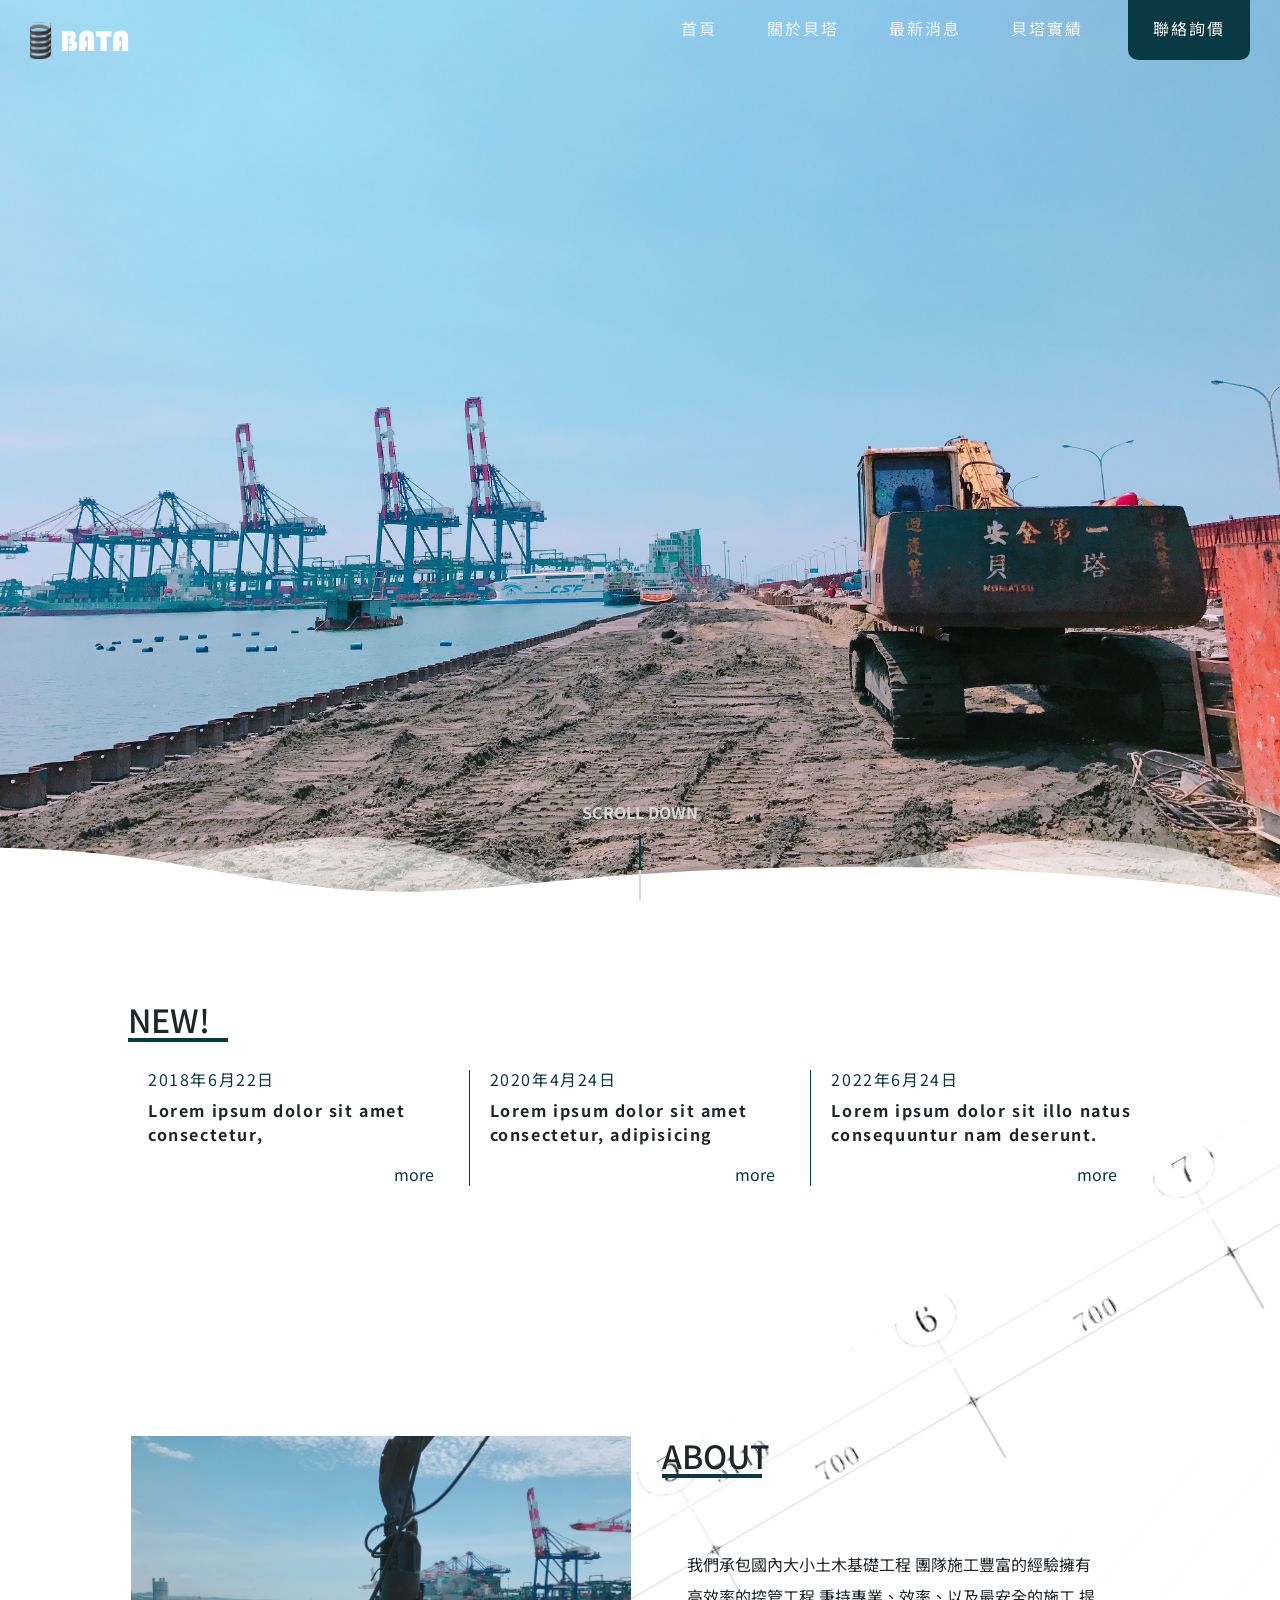
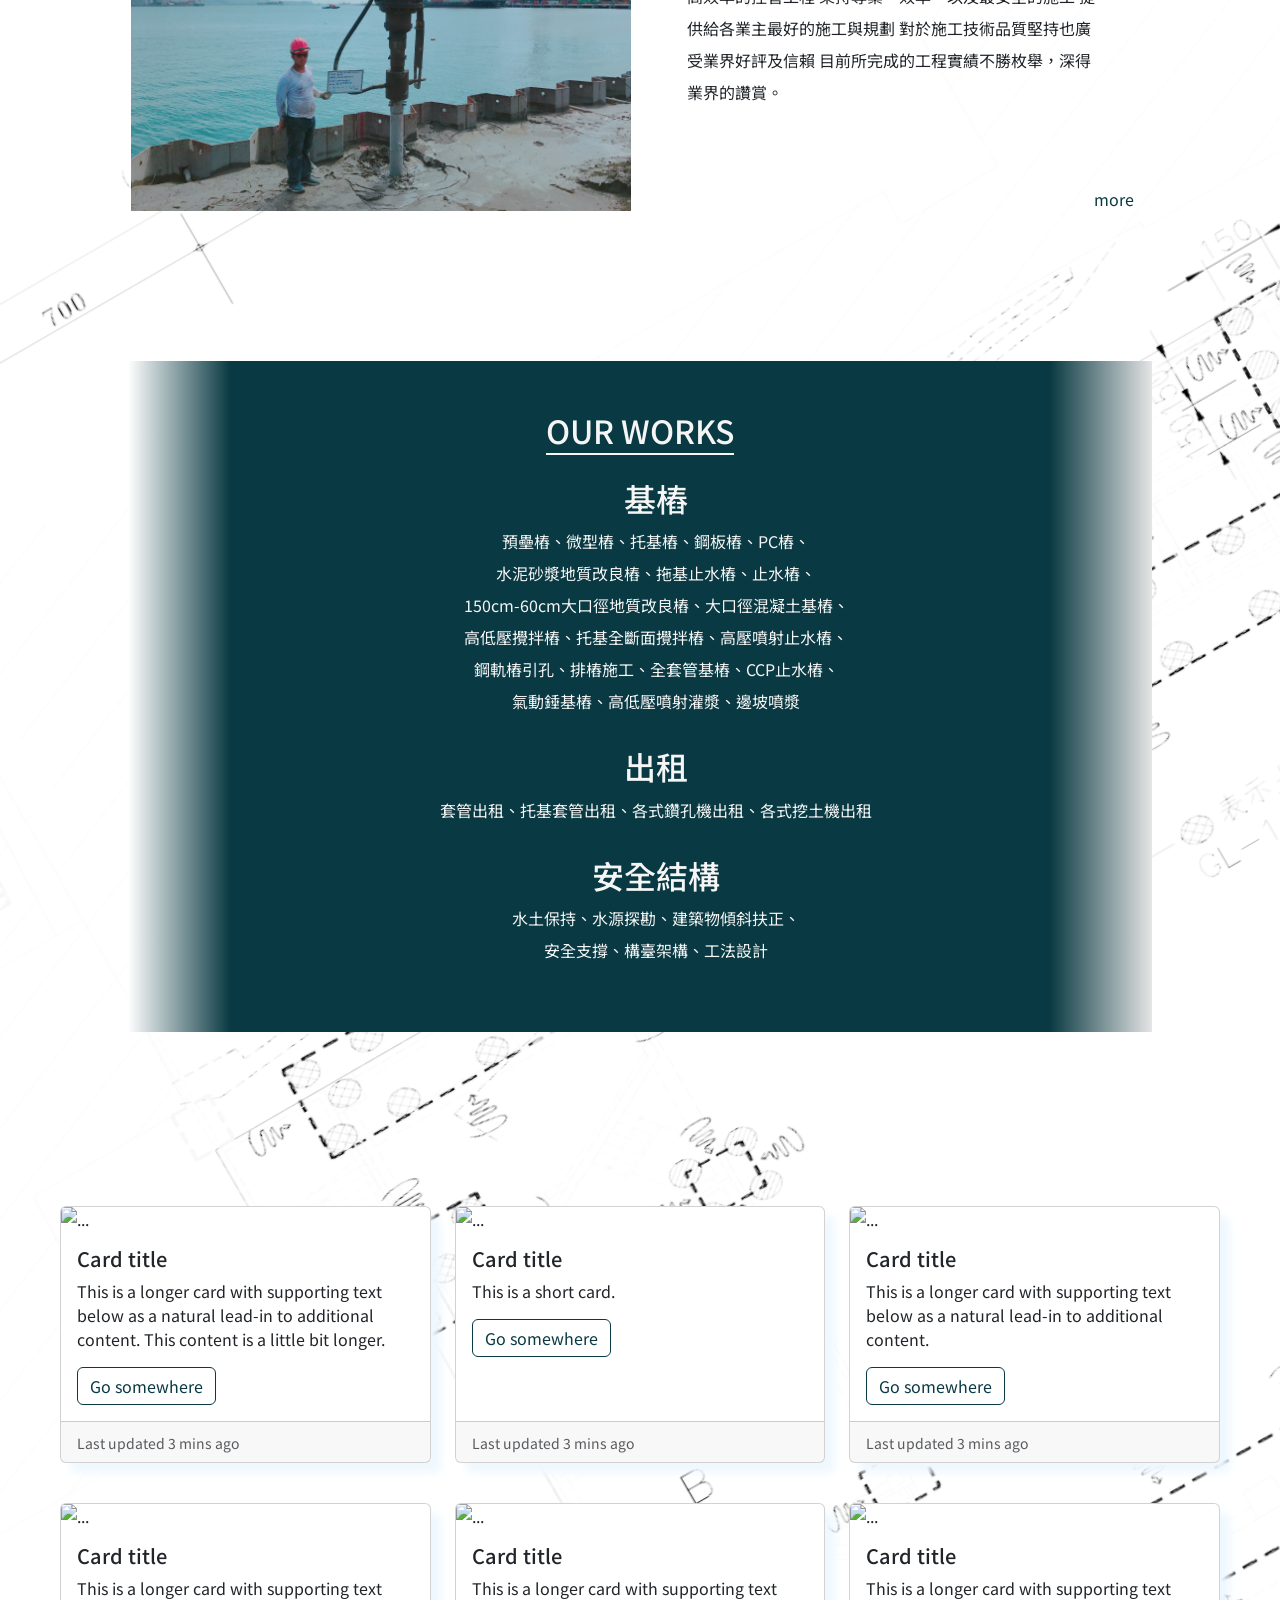
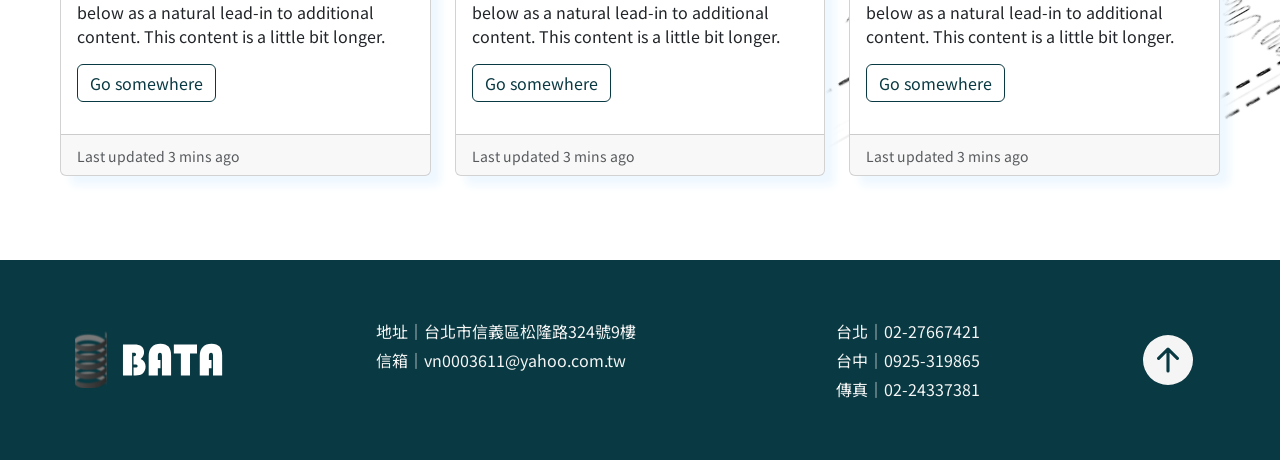
==== index.html @ d523c5fd "做完表單" ====
<!DOCTYPE html>
<html lang="en">

<head>
	<meta charset="UTF-8">
	<meta http-equiv="X-UA-Compatible"
				content="IE=edge">
	<meta name="viewport"
				content="width=device-width, initial-scale=1.0">
	<title>貝塔工程股份有限公司</title>
	<link href="https://cdn.jsdelivr.net/npm/bootstrap@5.1.1/dist/css/bootstrap.min.css"
				rel="stylesheet"
				integrity="sha384-F3w7mX95PdgyTmZZMECAngseQB83DfGTowi0iMjiWaeVhAn4FJkqJByhZMI3AhiU"
				crossorigin="anonymous">

	<link rel="stylesheet"
				href="./style/style.css">
</head>

<body>
	<header>
		<nav class="main-nav">
			<div class="main-nav__logo">
				<img src="./img/header/logo.svg"
						 alt="beta-logo">
			</div>
			<div class="mobile-nav">
				<div class="item line-1"></div>
				<div class="item line-2"></div>
				<div class="item line-3"></div>
			</div>
			<ul class="main-nav__list">
				<li><a href="#">首頁</a></li>
				<li><a href="./about/about.html">關於貝塔</a></li>
				<li><a href="#">最新消息</a></li>
				<li><a href="#">貝塔實績</a></li>
				<li class="main-nav__item"><a href="container.html">聯絡詢價</a></li>
			</ul>
		</nav>
		<!-- <div class="title">
			<h1>設計｜品質｜責任</h1>
		</div> -->
	</header>
	<div class="custom-shape">
		<svg data-name="Layer 1"
				 xmlns="http://www.w3.org/2000/svg"
				 viewBox="0 0 1200 120"
				 preserveAspectRatio="none">
			<path d="M0,0V46.29c47.79,22.2,103.59,32.17,158,28,70.36-5.37,136.33-33.31,206.8-37.5C438.64,32.43,512.34,53.67,583,72.05c69.27,18,138.3,24.88,209.4,13.08,36.15-6,69.85-17.84,104.45-29.34C989.49,25,1113-14.29,1200,52.47V0Z"
						opacity=".25"
						class="shape-fill"></path>
			<path d="M0,0V15.81C13,36.92,27.64,56.86,47.69,72.05,99.41,111.27,165,111,224.58,91.58c31.15-10.15,60.09-26.07,89.67-39.8,40.92-19,84.73-46,130.83-49.67,36.26-2.85,70.9,9.42,98.6,31.56,31.77,25.39,62.32,62,103.63,73,40.44,10.79,81.35-6.69,119.13-24.28s75.16-39,116.92-43.05c59.73-5.85,113.28,22.88,168.9,38.84,30.2,8.66,59,6.17,87.09-7.5,22.43-10.89,48-26.93,60.65-49.24V0Z"
						opacity=".5"
						class="shape-fill"></path>
			<path d="M0,0V5.63C149.93,59,314.09,71.32,475.83,42.57c43-7.64,84.23-20.12,127.61-26.46,59-8.63,112.48,12.24,165.56,35.4C827.93,77.22,886,95.24,951.2,90c86.53-7,172.46-45.71,248.8-84.81V0Z"
						class="shape-fill"></path>
		</svg>
	</div>

	<div class="scroll-down">
		<div class="scroll-down-text">
			SCROLL DOWN
		</div>
		<div class="scroll-down-bar"></div>
	</div>

	<main class="main">
		<article class="news">
			<h1>NEW!</h1>
			<div class="news__list">
				<article class="news__item frist">
					<h2>2018年6月22日</h2>
					<p>Lorem ipsum dolor sit amet consectetur,
					</p>
					<a href="#">more</a>
				</article>

				<article class="news__item second">
					<h2>2020年4月24日</h2>
					<p>Lorem ipsum dolor sit amet consectetur, adipisicing
					</p>
					<a href="#">more</a>
				</article>

				<article class="news__item">
					<h2>2022年6月24日</h2>
					<p>Lorem ipsum dolor sit illo natus consequuntur nam deserunt.
					</p>
					<a href="#">more</a>
				</article>

			</div>
		</article>
		<article class="about">
			<div class="about__wrap">
				<article class="about__img">
					<img src="./img/about/IMG_3250.JPG"
							 alt="">
				</article>
				<article class="about__txt">
					<h1>ABOUT</h1>
					<p>我們承包國內大小土木基礎工程
						團隊施工豐富的經驗擁有高效率的控管工程
						秉持專業、效率、以及最安全的施工
						提供給各業主最好的施工與規劃
						對於施工技術品質堅持也廣受業界好評及信賴
						目前所完成的工程實績不勝枚舉，深得業界的讚賞。</p>
					<a href="#">more</a>
			</div>
		</article>
		<article class="works">
			<div class="works__wrap">
				<h1>OUR WORKS</h1>
				<ul>
					<li>
						<h2>基樁</h2>
					</li>
					<li>預壘樁、微型樁、托基樁、鋼板樁、PC樁、</li>
					<li>水泥砂漿地質改良樁、拖基止水樁、止水樁、</li>
					<li>150cm-60cm大口徑地質改良樁、大口徑混凝土基樁、</li>
					<li>高低壓攪拌樁、托基全斷面攪拌樁、高壓噴射止水樁、</li>
					<li>鋼軌樁引孔、排樁施工、全套管基樁、CCP止水樁、</li>
					<li>氣動錘基樁、高低壓噴射灌漿、邊坡噴漿</li>
				</ul>
				<ul>
					<li>
						<h2>出租</h2>
					</li>
					<li>套管出租、托基套管出租、各式鑽孔機出租、各式挖土機出租</li>
				</ul>
				<ul>
					<li>
						<h2>安全結構</h2>
					</li>
					<li>水土保持、水源探勘、建築物傾斜扶正、</li>
					<li>安全支撐、構臺架構、工法設計</li>
				</ul>
			</div>
		</article>
		<div class="row row-cols-1 row-cols-md-3 g-4 m-5 project">
			<div class="col ">
				<div class="card h-100">
					<img src="https://picsum.photos/id/684/600/400"
							 class="card-img-top"
							 alt="...">
					<div class="card-body">
						<h5 class="card-title">Card title</h5>
						<p class="card-text">This is a longer card with supporting text below as a natural lead-in to additional
							content. This content is a little bit longer.</p>
						<a href="#"
							 class="btn btn-outline-primary btn">Go somewhere</a>
					</div>
					<div class="card-footer">
						<small class="text-muted">Last updated 3 mins ago</small>
					</div>
				</div>
			</div>
			<div class="col">
				<div class="card h-100">
					<img src="https://picsum.photos/id/684/600/400"
							 class="card-img-top"
							 alt="...">
					<div class="card-body">
						<h5 class="card-title">Card title</h5>
						<p class="card-text">This is a short card.</p>
						<a href="#"
							 class="btn btn-outline-primary"
							 id="btn">Go somewhere</a>
					</div>
					<div class="card-footer">
						<small class="text-muted">Last updated 3 mins ago</small>
					</div>
				</div>
			</div>
			<div class="col">
				<div class="card h-100">
					<img src="https://picsum.photos/id/684/600/400"
							 class="card-img-top"
							 alt="...">
					<div class="card-body">
						<h5 class="card-title">Card title</h5>
						<p class="card-text">This is a longer card with supporting text below as a natural lead-in to additional
							content.</p>
						<a href="#"
							 class="btn btn-outline-primary"
							 id="btn">Go somewhere</a>
					</div>
					<div class="card-footer">
						<small class="text-muted">Last updated 3 mins ago</small>
					</div>
				</div>
			</div>
			<div class="col">
				<div class="card h-100 mt-3">
					<img src="https://picsum.photos/id/684/600/400"
							 class="card-img-top"
							 alt="...">
					<div class="card-body">
						<h5 class="card-title">Card title</h5>
						<p class="card-text">This is a longer card with supporting text below as a natural lead-in to additional
							content. This content is a little bit longer.</p>
						<a href="#"
							 class="btn btn-outline-primary"
							 id="btn">Go somewhere</a>
					</div>
					<div class="card-footer">
						<small class="text-muted">Last updated 3 mins ago</small>
					</div>
				</div>
			</div>
			<div class="col">
				<div class="card h-100 mt-3">
					<img src="https://picsum.photos/id/684/600/400"
							 class="card-img-top"
							 alt="...">
					<div class="card-body">
						<h5 class="card-title">Card title</h5>
						<p class="card-text">This is a longer card with supporting text below as a natural lead-in to additional
							content. This content is a little bit longer.</p>
						<a href="#"
							 class="btn btn-outline-primary"
							 id="btn">Go somewhere</a>
					</div>
					<div class="card-footer">
						<small class="text-muted">Last updated 3 mins ago</small>
					</div>
				</div>
			</div>
			<div class="col">
				<div class="card h-100 mt-3">
					<img src="https://picsum.photos/id/684/600/400"
							 class="card-img-top"
							 alt="...">
					<div class="card-body">
						<h5 class="card-title">Card title</h5>
						<p class="card-text">This is a longer card with supporting text below as a natural lead-in to additional
							content. This content is a little bit longer.</p>
						<a href="#"
							 class="btn btn-outline-primary "
							 id="btn">Go somewhere</a>
					</div>
					<div class="card-footer">
						<small class="text-muted">Last updated 3 mins ago</small>
					</div>
				</div>
			</div>
		</div>
	</main>
	<footer>
		<img src="./img/header/logo.svg"
				 alt="">
		<div class="footer__content">
			<ul>
				<li>地址｜台北市信義區松隆路324號9樓</li>
				<li>信箱｜vn0003611@yahoo.com.tw</li>
			</ul>
			<ul class="ul__second">
				<li>台北｜02-27667421</li>
				<li>台中｜0925-319865</li>
				<li>傳真｜02-24337381</li>
			</ul>
		</div>
		<div class="footer_top">
			<a href="#"
				 class="btn btn-outline-primary "
				 id="btn"><svg xmlns="http://www.w3.org/2000/svg"
						 width="50"
						 height="50"
						 fill="currentColor"
						 class="bi bi-arrow-up-circle-fill"
						 viewBox="0 0 16 16">
					<path
								d="M16 8A8 8 0 1 0 0 8a8 8 0 0 0 16 0zm-7.5 3.5a.5.5 0 0 1-1 0V5.707L5.354 7.854a.5.5 0 1 1-.708-.708l3-3a.5.5 0 0 1 .708 0l3 3a.5.5 0 0 1-.708.708L8.5 5.707V11.5z" />
				</svg></a>
		</div>
	</footer>
	<script src="https://cdn.jsdelivr.net/npm/bootstrap@5.1.1/dist/js/bootstrap.bundle.min.js"
					integrity="sha384-/bQdsTh/da6pkI1MST/rWKFNjaCP5gBSY4sEBT38Q/9RBh9AH40zEOg7Hlq2THRZ"
					crossorigin="anonymous"></script>
	<script src="./js/all.js"></script>
</body>

</html>
---- style/style.css ----
@charset "UTF-8";
@import url("https://fonts.googleapis.com/css2?family=Noto+Sans+TC:wght@100;300;400;500;700&display=swap");
* {
  margin: 0;
  padding: 0;
  text-decoration: none;
  list-style: none;
  -webkit-box-sizing: border-box;
          box-sizing: border-box;
  font-family: 'Noto Sans TC', sans-serif;
}

.news h1, .about__txt h1, .works__wrap h1 {
  width: 100px;
  display: inline;
  font-size: 2rem;
  border-bottom: 4px #093942 solid;
}

.news__item a, .about__txt a {
  color: #093942;
  -webkit-transition: all 400ms ease-in;
  transition: all 400ms ease-in;
  text-align: right;
  padding-right: 15px;
  text-decoration: none;
}

.news__item a:hover, .about__txt a:hover {
  color: darkorange;
}

@media (max-width: 859px) {
  body {
    overflow-x: hidden;
  }
}

header {
  display: -webkit-box;
  display: -ms-flexbox;
  display: flex;
  -webkit-box-orient: vertical;
  -webkit-box-direction: normal;
      -ms-flex-direction: column;
          flex-direction: column;
  -webkit-box-pack: justify;
      -ms-flex-pack: justify;
          justify-content: space-between;
  height: 100vh;
  background-image: url(../img/header/2.jpg);
  background-position: center center;
  background-size: cover;
}

@media (max-width: 859px) {
  header {
    background-position: right;
  }
}

header .title {
  color: #f5f5f5;
  font-size: 1.6rem;
  padding-bottom: 300px;
  padding-left: 200px;
}

.custom-shape {
  position: absolute;
  bottom: 0;
  left: 0;
  width: 100%;
  overflow: hidden;
  line-height: 0;
  -webkit-transform: rotate(180deg);
          transform: rotate(180deg);
}

.custom-shape svg {
  position: relative;
  display: block;
  width: calc(130% + 1.3px);
  height: 69px;
}

.custom-shape .shape-fill {
  fill: #FFFFFF;
}

.main-nav {
  display: -webkit-box;
  display: -ms-flexbox;
  display: flex;
  -webkit-box-align: center;
      -ms-flex-align: center;
          align-items: center;
  -webkit-box-pack: justify;
      -ms-flex-pack: justify;
          justify-content: space-between;
  height: 8vh;
}

.main-nav__logo {
  margin: 10px 0 0 30px;
}

.main-nav__logo img {
  width: 100px;
  cursor: pointer;
}

@media (max-width: 420px) {
  .main-nav__logo img {
    width: 70px;
  }
}

.main-nav__list {
  margin-right: 10px;
  display: -webkit-box;
  display: -ms-flexbox;
  display: flex;
  -webkit-box-align: center;
      -ms-flex-align: center;
          align-items: center;
}

.main-nav__list li {
  margin: 0 20px;
  letter-spacing: 2px;
}

.main-nav__list li a {
  color: #f5f5f5;
  -webkit-transition: 0.3;
  transition: 0.3;
  position: relative;
  padding: 5px 5px;
  text-decoration: none;
}

.main-nav__list li a::before {
  content: '';
  position: absolute;
  left: 50%;
  bottom: 0;
  width: 100%;
  height: 2px;
  background-color: #093942;
  -webkit-transform-origin: center;
          transform-origin: center;
  -webkit-transform: translate(-50%, 0) scaleX(0);
          transform: translate(-50%, 0) scaleX(0);
  -webkit-transition: -webkit-transform 0.3s ease-in-out;
  transition: -webkit-transform 0.3s ease-in-out;
  transition: transform 0.3s ease-in-out;
  transition: transform 0.3s ease-in-out, -webkit-transform 0.3s ease-in-out;
}

@media (max-width: 859px) {
  .main-nav__list li a::before {
    background-color: #f5f5f5;
  }
}

.main-nav__list li a:hover::before {
  -webkit-transform: translate(-50%, 0) scaleX(1);
          transform: translate(-50%, 0) scaleX(1);
}

@media (max-width: 859px) {
  .main-nav__list {
    background: #093942;
    position: absolute;
    z-index: 2;
    margin: 0;
    top: 0;
    right: 0;
    width: 100vw;
    height: 92vh;
    -webkit-box-orient: vertical;
    -webkit-box-direction: normal;
        -ms-flex-direction: column;
            flex-direction: column;
    -webkit-box-align: center;
        -ms-flex-align: center;
            align-items: center;
    -ms-flex-pack: distribute;
        justify-content: space-around;
    -webkit-transform: translateX(100%);
            transform: translateX(100%);
  }
  .main-nav__list.active {
    -webkit-transform: translateX(0%);
            transform: translateX(0%);
  }
}

.main-nav__item {
  padding: 20px;
  background-color: #093942;
  border-radius: 0 0 10px 10px;
  -webkit-transition: all 400ms ease-in-out;
  transition: all 400ms ease-in-out;
}

.main-nav__item:hover {
  background: darkorange;
}

.main-nav .mobile-nav {
  cursor: pointer;
  position: absolute;
  right: 0;
  z-index: 3;
  display: none;
  margin: 10px 10px;
  padding: 10px;
  border-radius: 0 0 10px 10px;
  background-color: #f5f5f5;
}

@media (max-width: 859px) {
  .main-nav .mobile-nav {
    display: block;
  }
}

.main-nav .mobile-nav .item {
  width: 32px;
  height: 2px;
  background-color: #093942;
  margin: 6px;
}

@media (max-width: 420px) {
  .main-nav .mobile-nav .item {
    width: 24px;
  }
}

.dark-nav {
  display: -webkit-box;
  display: -ms-flexbox;
  display: flex;
  -webkit-box-align: center;
      -ms-flex-align: center;
          align-items: center;
  -webkit-box-pack: justify;
      -ms-flex-pack: justify;
          justify-content: space-between;
  background-color: #093942;
  height: 60px;
}

.dark-nav__logo {
  margin: 10px 0 0 30px;
}

.dark-nav__logo img {
  width: 100px;
  margin-bottom: 8px;
  cursor: pointer;
}

@media (max-width: 420px) {
  .dark-nav__logo img {
    width: 70px;
    margin-bottom: 0;
  }
}

.dark-nav__list {
  margin-top: 10px;
  margin-right: 10px;
  display: -webkit-box;
  display: -ms-flexbox;
  display: flex;
  -webkit-box-align: center;
      -ms-flex-align: center;
          align-items: center;
}

.dark-nav__list li {
  margin: 0 20px;
  letter-spacing: 2px;
}

.dark-nav__list li a {
  color: #f5f5f5;
  -webkit-transition: 0.3;
  transition: 0.3;
  position: relative;
  padding: 5px 5px;
  text-decoration: none;
}

.dark-nav__list li a::before {
  content: '';
  position: absolute;
  left: 50%;
  bottom: 0;
  width: 100%;
  height: 2px;
  background-color: darkorange;
  -webkit-transform-origin: center;
          transform-origin: center;
  -webkit-transform: translate(-50%, 0) scaleX(0);
          transform: translate(-50%, 0) scaleX(0);
  -webkit-transition: -webkit-transform 0.3s ease-in-out;
  transition: -webkit-transform 0.3s ease-in-out;
  transition: transform 0.3s ease-in-out;
  transition: transform 0.3s ease-in-out, -webkit-transform 0.3s ease-in-out;
}

@media (max-width: 859px) {
  .dark-nav__list li a::before {
    background-color: #f5f5f5;
  }
}

.dark-nav__list li a:hover::before {
  -webkit-transform: translate(-50%, 0) scaleX(1);
          transform: translate(-50%, 0) scaleX(1);
}

@media (max-width: 859px) {
  .dark-nav__list {
    background: #093942;
    position: absolute;
    z-index: 2;
    margin: 0;
    top: 0;
    right: 0;
    width: 100vw;
    height: 92vh;
    -webkit-box-orient: vertical;
    -webkit-box-direction: normal;
        -ms-flex-direction: column;
            flex-direction: column;
    -webkit-box-align: center;
        -ms-flex-align: center;
            align-items: center;
    -ms-flex-pack: distribute;
        justify-content: space-around;
    -webkit-transform: translateX(100%);
            transform: translateX(100%);
  }
  .dark-nav__list.active {
    -webkit-transform: translateX(0%);
            transform: translateX(0%);
  }
}

.dark-nav__item {
  padding: 20px;
  background-color: #093942;
  border-radius: 0 0 10px 10px;
  -webkit-transition: all 400ms ease-in-out;
  transition: all 400ms ease-in-out;
}

.dark-nav__item:hover {
  background: darkorange;
}

.dark-nav .mobile-nav {
  cursor: pointer;
  position: absolute;
  right: 0;
  z-index: 3;
  display: none;
  margin: 10px 10px;
  padding: 10px;
  border-radius: 0 0 10px 10px;
  background-color: #f5f5f5;
}

@media (max-width: 859px) {
  .dark-nav .mobile-nav {
    display: block;
  }
}

.dark-nav .mobile-nav .item {
  width: 32px;
  height: 2px;
  background-color: #093942;
  margin: 6px;
}

@media (max-width: 420px) {
  .dark-nav .mobile-nav .item {
    width: 24px;
  }
}

.scroll-down {
  bottom: 0;
  height: 100px;
  left: 0;
  margin: 0 auto;
  position: absolute;
  right: 0;
  text-align: center;
  z-index: 1;
}

.scroll-down-text {
  color: #d8d8d8;
  font-weight: bold;
}

.scroll-down-bar {
  background: #d8d8d8;
  bottom: 0;
  display: inline-block;
  height: 65px;
  left: 0;
  margin: 0 auto;
  overflow: hidden;
  position: absolute;
  right: 0;
  width: 2px;
}

.scroll-down-bar::before {
  -webkit-animation: scrollDown 1.5s infinite;
          animation: scrollDown 1.5s infinite;
  background: #093942;
  content: '';
  display: inline-block;
  height: 35px;
  left: 0;
  position: absolute;
  top: 0;
  width: 2px;
  z-index: 1;
}

@-webkit-keyframes scrollDown {
  0% {
    -webkit-transform: translate3d(0, -32px, 0);
            transform: translate3d(0, -32px, 0);
  }
  50% {
    -webkit-animation-timing-function: ease-out;
            animation-timing-function: ease-out;
    -webkit-transform: translate3d(0, 0, 0);
            transform: translate3d(0, 0, 0);
  }
  100% {
    -webkit-animation-timing-function: ease-in;
            animation-timing-function: ease-in;
    -webkit-transform: translate3d(0, 65px, 0);
            transform: translate3d(0, 65px, 0);
  }
}

@keyframes scrollDown {
  0% {
    -webkit-transform: translate3d(0, -32px, 0);
            transform: translate3d(0, -32px, 0);
  }
  50% {
    -webkit-animation-timing-function: ease-out;
            animation-timing-function: ease-out;
    -webkit-transform: translate3d(0, 0, 0);
            transform: translate3d(0, 0, 0);
  }
  100% {
    -webkit-animation-timing-function: ease-in;
            animation-timing-function: ease-in;
    -webkit-transform: translate3d(0, 65px, 0);
            transform: translate3d(0, 65px, 0);
  }
}

.main {
  background-image: url(../../img/work/1.svg);
  background-position: center center;
  background-size: cover;
}

.news {
  width: 80%;
  display: -webkit-box;
  display: -ms-flexbox;
  display: flex;
  -webkit-box-orient: vertical;
  -webkit-box-direction: normal;
      -ms-flex-direction: column;
          flex-direction: column;
  -webkit-box-pack: center;
      -ms-flex-pack: center;
          justify-content: center;
  margin: 100px auto 0 auto;
}

.news__list {
  display: -webkit-box;
  display: -ms-flexbox;
  display: flex;
  margin-top: 20px;
  -webkit-box-pack: center;
      -ms-flex-pack: center;
          justify-content: center;
}

@media (max-width: 859px) {
  .news__list {
    -webkit-box-orient: vertical;
    -webkit-box-direction: normal;
        -ms-flex-direction: column;
            flex-direction: column;
  }
}

.news__item {
  -webkit-box-flex: 1;
      -ms-flex: 1;
          flex: 1;
  display: -webkit-box;
  display: -ms-flexbox;
  display: flex;
  -webkit-box-orient: vertical;
  -webkit-box-direction: normal;
      -ms-flex-direction: column;
          flex-direction: column;
  padding: 0 20px;
}

@media (max-width: 420px) {
  .news__item {
    width: 100%;
    margin: 20px 0;
  }
}

.news__item h2 {
  font-size: 1rem;
  letter-spacing: 0.1rem;
  font-weight: 400;
  color: #093942;
}

@media (max-width: 859px) {
  .news__item h2 {
    margin-top: 10px;
  }
}

.news__item p {
  letter-spacing: 0.1rem;
  font-weight: bold;
}

.news .frist,
.news .second {
  border-right: 1px #093942 solid;
}

@media (max-width: 859px) {
  .news .frist,
  .news .second {
    padding-bottom: 25px;
    border-right: none;
    border-bottom: 1px #093942 solid;
  }
}

.about {
  margin-top: 250px;
}

@media (max-width: 859px) {
  .about {
    margin-top: 100px;
  }
}

.about__wrap {
  width: 80%;
  display: -webkit-box;
  display: -ms-flexbox;
  display: flex;
  margin: 0 auto;
}

@media (max-width: 859px) {
  .about__wrap {
    -webkit-box-orient: vertical;
    -webkit-box-direction: normal;
        -ms-flex-direction: column;
            flex-direction: column;
  }
}

.about__img {
  width: 500px;
  margin: 0 auto;
}

@media (max-width: 859px) {
  .about__img {
    width: 80%;
  }
}

@media (max-width: 420px) {
  .about__img {
    width: 100%;
  }
}

.about__img img {
  width: 100%;
  vertical-align: middle;
}

.about__txt {
  width: 50%;
  margin: 0 auto;
  display: -webkit-box;
  display: -ms-flexbox;
  display: flex;
  -webkit-box-orient: vertical;
  -webkit-box-direction: normal;
      -ms-flex-direction: column;
          flex-direction: column;
  -webkit-box-pack: justify;
      -ms-flex-pack: justify;
          justify-content: space-between;
}

@media (max-width: 859px) {
  .about__txt {
    width: 100%;
    margin-top: 20px;
  }
}

.about__txt h1 {
  margin-left: 25px;
}

.about__txt p {
  padding: 0 50px;
  line-height: 2rem;
}

@media (max-width: 859px) {
  .about__txt p {
    margin-top: 15px;
  }
}

.works {
  background-image: url(../../img/work/平面底圖.svg);
  background-position: center right;
  -o-object-fit: cover;
     object-fit: cover;
  background: -webkit-gradient(linear, left top, right top, from(#ffffff), color-stop(10%, #093942), color-stop(90%, #093942), to(#e5e5e5));
  background: linear-gradient(to right, #ffffff 0%, #093942 10%, #093942 90%, #e5e5e5 100%);
  width: 80%;
  margin: 150px auto;
  padding: 50px 0;
}

@media (max-width: 420px) {
  .works {
    width: 100%;
  }
}

.works__wrap {
  text-align: center;
}

.works__wrap h1 {
  color: #f5f5f5;
  border-bottom: 2px solid #f5f5f5;
}

.works__wrap ul {
  margin-top: 30px;
  color: #f5f5f5;
  line-height: 2rem;
}

@media (max-width: 420px) {
  .works__wrap ul {
    font-size: 0.8rem;
  }
}

.card {
  -webkit-box-shadow: 10px 10px 10px #eff8ff;
          box-shadow: 10px 10px 10px #eff8ff;
}

.card .card-body .btn {
  border: 1px solid #093942;
  color: #093942;
}

.card .card-body .btn:hover {
  background-color: #093942;
  color: #f5f5f5;
}

footer {
  margin-top: 100px;
  width: 100%;
  height: 200px;
  background-color: #093942;
  -ms-flex-pack: distribute;
      justify-content: space-around;
  -webkit-box-align: center;
      -ms-flex-align: center;
          align-items: center;
  display: -webkit-box;
  display: -ms-flexbox;
  display: flex;
}

@media (max-width: 859px) {
  footer {
    height: 400px;
    -webkit-box-orient: vertical;
    -webkit-box-direction: normal;
        -ms-flex-direction: column;
            flex-direction: column;
  }
}

footer img {
  width: 150px;
}

footer .footer__content {
  color: #f5f5f5;
  display: -webkit-box;
  display: -ms-flexbox;
  display: flex;
}

@media (max-width: 859px) {
  footer .footer__content {
    -webkit-box-orient: vertical;
    -webkit-box-direction: normal;
        -ms-flex-direction: column;
            flex-direction: column;
  }
}

footer .footer__content ul {
  margin-bottom: 0;
  padding-left: 0;
}

@media (max-width: 859px) {
  footer .footer__content ul {
    margin-top: 20px;
  }
}

footer .footer__content ul li {
  line-height: 1.8rem;
}

footer .footer__content .ul__second {
  margin-left: 200px;
}

@media (max-width: 859px) {
  footer .footer__content .ul__second {
    margin-left: 0;
  }
}

footer #btn {
  border: none;
  color: #f5f5f5;
  background: none;
}

footer #btn:hover {
  color: darkorange;
}

.container {
  width: 100%;
}

.container__form {
  display: -webkit-box;
  display: -ms-flexbox;
  display: flex;
  -webkit-box-orient: vertical;
  -webkit-box-direction: normal;
      -ms-flex-direction: column;
          flex-direction: column;
}

.container__form h2 {
  margin: 10px auto;
  font-weight: bold;
}

.container__form .sub__btn {
  background-color: #093942;
  padding: 10px;
  color: #f5f5f5;
  border-radius: 10%;
  display: block;
  margin: 20px auto;
}

.container__main {
  width: 60%;
  margin: 100px auto;
}

@media (max-width: 859px) {
  .container__main {
    width: 80%;
  }
}

.container__main h2 {
  text-align: center;
  font-weight: bold;
}

.container__wrap {
  color: #f5f5f5;
  background-color: #093942;
}

.container__txt {
  padding: 20px 0;
  display: -webkit-box;
  display: -ms-flexbox;
  display: flex;
  -webkit-box-align: center;
      -ms-flex-align: center;
          align-items: center;
  -ms-flex-pack: distribute;
      justify-content: space-around;
  -webkit-box-orient: vertical;
  -webkit-box-direction: normal;
      -ms-flex-direction: column;
          flex-direction: column;
}

.container__num {
  width: 50%;
  margin: 10px 0px;
  border-right: none;
  text-align: center;
  border-bottom: 1px #f5f5f5 solid;
}

@media (max-width: 420px) {
  .container__num {
    width: 100%;
  }
}

.container h4 {
  text-align: center;
  font-size: 1rem;
  padding-bottom: 20px;
}

@media (max-width: 420px) {
  .container h4 {
    font-size: 0.6rem;
  }
}

.container .email {
  width: 50%;
  font-size: 1.3rem;
}

@media (max-width: 420px) {
  .container .email {
    width: 100%;
    font-size: 1rem;
  }
}

form {
  margin-bottom: 50px;
}

.form-group {
  display: -webkit-box;
  display: -ms-flexbox;
  display: flex;
  -webkit-box-pack: center;
      -ms-flex-pack: center;
          justify-content: center;
}

.form-group .container__title {
  display: -webkit-box;
  display: -ms-flexbox;
  display: flex;
  -webkit-box-orient: vertical;
  -webkit-box-direction: normal;
      -ms-flex-direction: column;
          flex-direction: column;
  color: #f5f5f5;
  background-color: #093942;
  width: 20%;
  margin-right: 20px;
}

@media (max-width: 859px) {
  .form-group .container__title {
    width: 40%;
  }
}

@media (max-width: 420px) {
  .form-group .container__title {
    width: 50%;
  }
}

.form-group .container__title label {
  margin-top: 25px;
  margin-left: 20px;
}

.form-group .container__input {
  width: 40%;
}

.form-group .container__input input,
.form-group .container__input textarea {
  margin-top: 15px;
}
/*# sourceMappingURL=style.css.map */
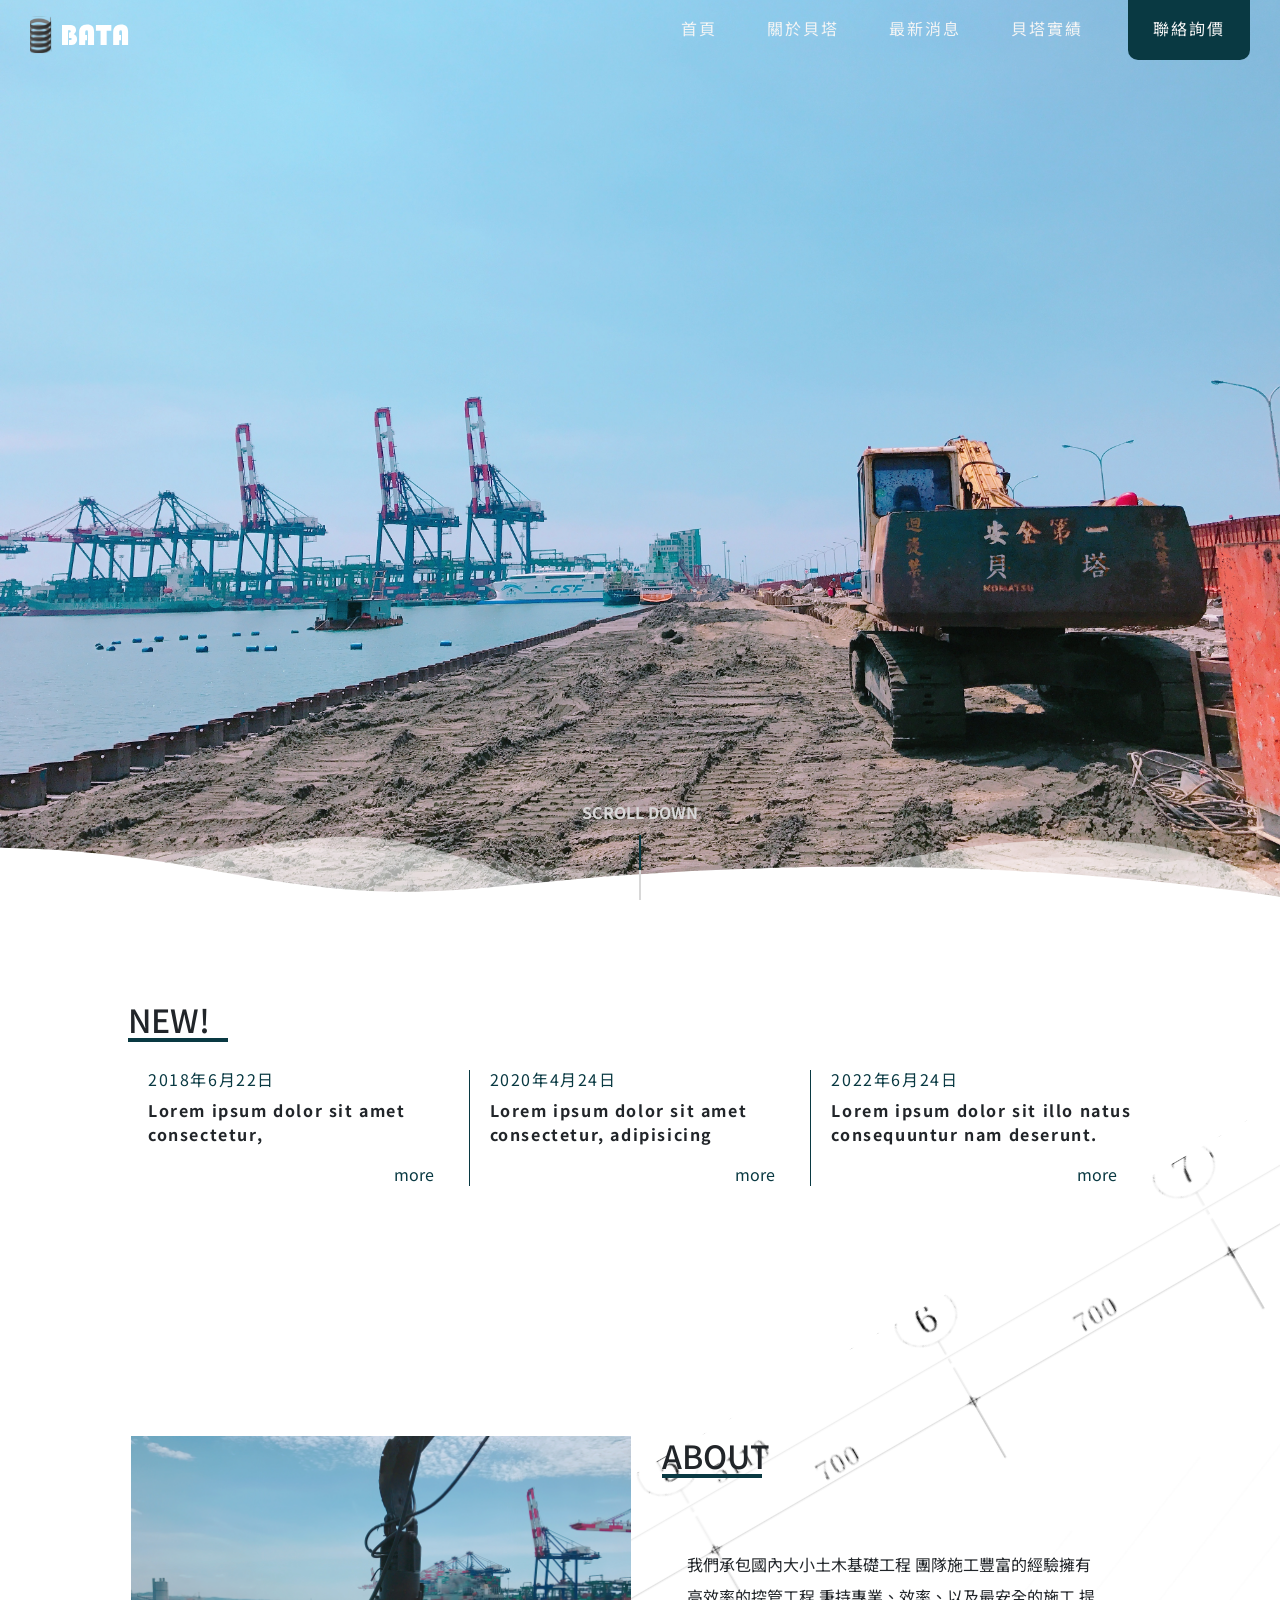
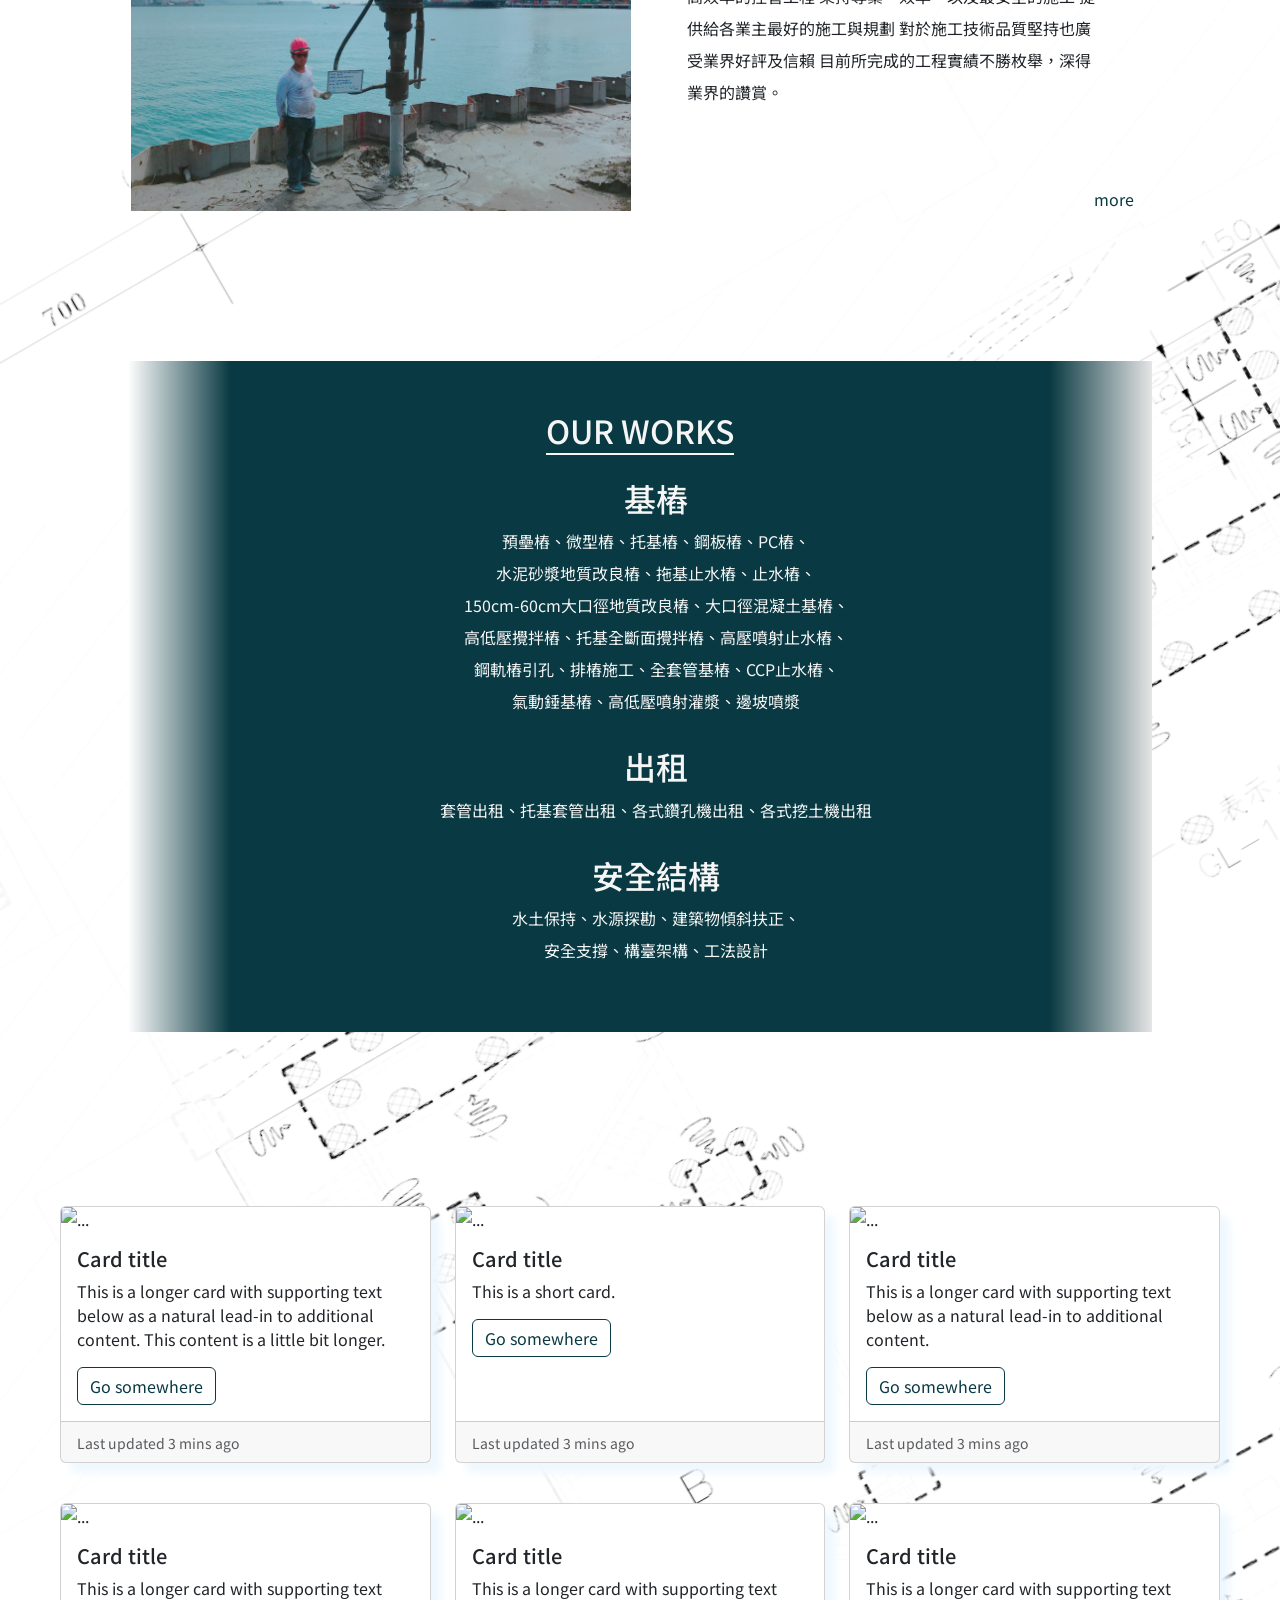
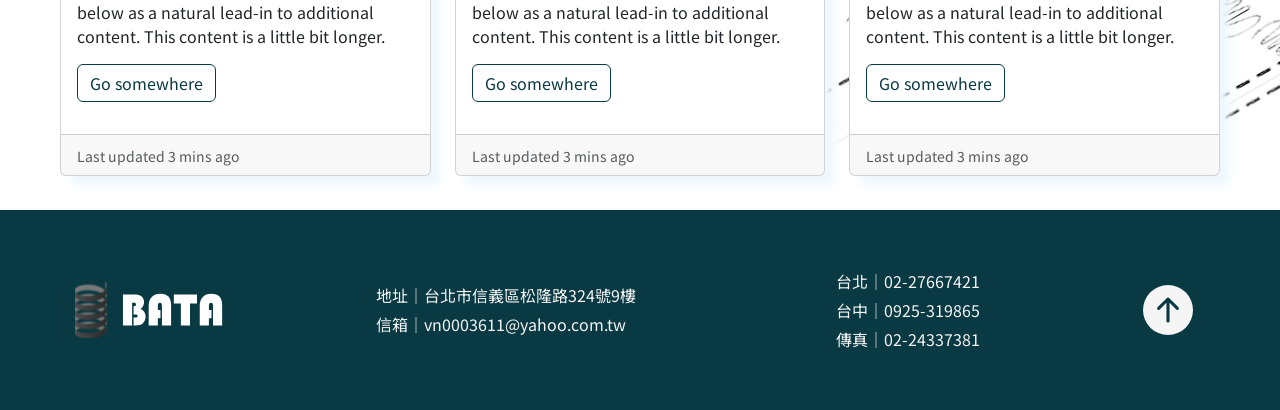
==== commit 89c2f0b8: "做完project List的部分，即將做點擊後的輪播圖" ====
--- a/index.html
+++ b/index.html
@@ -33,7 +33,7 @@
 				<li><a href="#">首頁</a></li>
 				<li><a href="./about/about.html">關於貝塔</a></li>
 				<li><a href="#">最新消息</a></li>
-				<li><a href="#">貝塔實績</a></li>
+				<li><a href="./project.html">貝塔實績</a></li>
 				<li class="main-nav__item"><a href="container.html">聯絡詢價</a></li>
 			</ul>
 		</nav>
@@ -137,7 +137,7 @@
 				</ul>
 			</div>
 		</article>
-		<div class="row row-cols-1 row-cols-md-3 g-4 m-5 project">
+		<div class="row row-cols-1 row-cols-md-3 g-4 m-5 cards">
 			<div class="col ">
 				<div class="card h-100">
 					<img src="https://picsum.photos/id/684/600/400"
--- a/style/style.css
+++ b/style/style.css
@@ -98,7 +98,7 @@
   -webkit-box-pack: justify;
       -ms-flex-pack: justify;
           justify-content: space-between;
-  height: 8vh;
+  height: 60px;
 }
 
 .main-nav__logo {
@@ -117,6 +117,7 @@
 }
 
 .main-nav__list {
+  padding-top: 12px;
   margin-right: 10px;
   display: -webkit-box;
   display: -ms-flexbox;
@@ -396,6 +397,177 @@
   }
 }
 
+.light-nav {
+  display: -webkit-box;
+  display: -ms-flexbox;
+  display: flex;
+  -webkit-box-align: center;
+      -ms-flex-align: center;
+          align-items: center;
+  -webkit-box-pack: justify;
+      -ms-flex-pack: justify;
+          justify-content: space-between;
+  background-color: #f5f5f5;
+  height: 60px;
+  -webkit-box-shadow: 10px 10px 20px #ebebeb;
+          box-shadow: 10px 10px 20px #ebebeb;
+}
+
+.light-nav__logo {
+  margin: 10px 0 0 30px;
+}
+
+.light-nav__logo img {
+  width: 100px;
+  margin-bottom: 8px;
+  cursor: pointer;
+}
+
+@media (max-width: 420px) {
+  .light-nav__logo img {
+    width: 70px;
+    margin-bottom: 0;
+  }
+}
+
+.light-nav__list {
+  margin-top: 10px;
+  margin-right: 10px;
+  display: -webkit-box;
+  display: -ms-flexbox;
+  display: flex;
+  -webkit-box-align: center;
+      -ms-flex-align: center;
+          align-items: center;
+}
+
+.light-nav__list li {
+  margin: 0 20px;
+  letter-spacing: 2px;
+}
+
+.light-nav__list li a {
+  color: #093942;
+  -webkit-transition: 0.3;
+  transition: 0.3;
+  position: relative;
+  padding: 5px 5px;
+  text-decoration: none;
+}
+
+@media (max-width: 859px) {
+  .light-nav__list li a {
+    color: #f5f5f5;
+  }
+}
+
+.light-nav__list li a::before {
+  content: '';
+  position: absolute;
+  left: 50%;
+  bottom: 0;
+  width: 100%;
+  height: 2px;
+  background-color: darkorange;
+  -webkit-transform-origin: center;
+          transform-origin: center;
+  -webkit-transform: translate(-50%, 0) scaleX(0);
+          transform: translate(-50%, 0) scaleX(0);
+  -webkit-transition: -webkit-transform 0.3s ease-in-out;
+  transition: -webkit-transform 0.3s ease-in-out;
+  transition: transform 0.3s ease-in-out;
+  transition: transform 0.3s ease-in-out, -webkit-transform 0.3s ease-in-out;
+}
+
+@media (max-width: 859px) {
+  .light-nav__list li a::before {
+    background-color: #f5f5f5;
+  }
+}
+
+.light-nav__list li a:hover::before {
+  -webkit-transform: translate(-50%, 0) scaleX(1);
+          transform: translate(-50%, 0) scaleX(1);
+}
+
+@media (max-width: 859px) {
+  .light-nav__list {
+    background: #093942;
+    position: absolute;
+    z-index: 2;
+    margin: 0;
+    top: 0;
+    right: 0;
+    width: 100vw;
+    height: 92vh;
+    -webkit-box-orient: vertical;
+    -webkit-box-direction: normal;
+        -ms-flex-direction: column;
+            flex-direction: column;
+    -webkit-box-align: center;
+        -ms-flex-align: center;
+            align-items: center;
+    -ms-flex-pack: distribute;
+        justify-content: space-around;
+    -webkit-transform: translateX(100%);
+            transform: translateX(100%);
+  }
+  .light-nav__list.active {
+    -webkit-transform: translateX(0%);
+            transform: translateX(0%);
+  }
+}
+
+.light-nav__item {
+  padding: 20px;
+  background-color: #093942;
+  border-radius: 0 0 10px 10px;
+  -webkit-transition: all 400ms ease-in-out;
+  transition: all 400ms ease-in-out;
+}
+
+.light-nav__item:hover {
+  background: darkorange;
+}
+
+.light-nav .mobile-nav {
+  cursor: pointer;
+  position: absolute;
+  right: 0;
+  z-index: 3;
+  display: none;
+  margin: 10px 10px;
+  padding: 10px;
+  border-radius: 0 0 10px 10px;
+  background-color: #f5f5f5;
+}
+
+@media (max-width: 859px) {
+  .light-nav .mobile-nav {
+    display: block;
+    background-color: #093942;
+  }
+}
+
+.light-nav .mobile-nav .item {
+  width: 32px;
+  height: 2px;
+  background-color: #093942;
+  margin: 6px;
+}
+
+@media (max-width: 859px) {
+  .light-nav .mobile-nav .item {
+    background-color: #f5f5f5;
+  }
+}
+
+@media (max-width: 420px) {
+  .light-nav .mobile-nav .item {
+    width: 24px;
+  }
+}
+
 .scroll-down {
   bottom: 0;
   height: 100px;
@@ -711,7 +883,7 @@
 }
 
 footer {
-  margin-top: 100px;
+  margin-top: 50px;
   width: 100%;
   height: 200px;
   background-color: #093942;
@@ -744,6 +916,9 @@
   display: -webkit-box;
   display: -ms-flexbox;
   display: flex;
+  -webkit-box-align: center;
+      -ms-flex-align: center;
+          align-items: center;
 }
 
 @media (max-width: 859px) {
@@ -945,4 +1120,128 @@
 .form-group .container__input textarea {
   margin-top: 15px;
 }
+
+.project__wrap {
+  display: -webkit-box;
+  display: -ms-flexbox;
+  display: flex;
+  -webkit-box-orient: vertical;
+  -webkit-box-direction: normal;
+      -ms-flex-direction: column;
+          flex-direction: column;
+  -webkit-box-align: center;
+      -ms-flex-align: center;
+          align-items: center;
+  -ms-flex-pack: distribute;
+      justify-content: space-around;
+  min-height: 90vh;
+}
+
+.project__wrap h1 {
+  padding-top: 40px;
+  font-weight: bold;
+}
+
+.project__list {
+  width: 80%;
+  display: -webkit-box;
+  display: -ms-flexbox;
+  display: flex;
+  -webkit-box-pack: center;
+      -ms-flex-pack: center;
+          justify-content: center;
+  -ms-flex-wrap: wrap;
+      flex-wrap: wrap;
+  margin-bottom: 50px;
+}
+
+.project__item {
+  margin: 20px 20px;
+  -webkit-transition: all .2s ease;
+  transition: all .2s ease;
+}
+
+.project__item img {
+  width: 280px;
+  height: 180px;
+}
+
+.project__item:hover {
+  -webkit-transform: scale(1.1);
+          transform: scale(1.1);
+}
+
+.project__txt {
+  display: -webkit-box;
+  display: -ms-flexbox;
+  display: flex;
+  -webkit-box-pack: justify;
+      -ms-flex-pack: justify;
+          justify-content: space-between;
+}
+
+.project__txt p {
+  font-weight: bold;
+  margin: 0;
+  color: #093942;
+}
+
+.project__txt a {
+  color: #093942;
+  text-decoration: none;
+  -webkit-transition: color 400ms ease;
+  transition: color 400ms ease;
+}
+
+.project__txt a:hover {
+  color: darkorange;
+}
+
+.layoutMask {
+  display: none;
+}
+
+.layoutMask.active {
+  display: block;
+  width: 100%;
+  position: fixed;
+  z-index: 4;
+  top: 0;
+  bottom: 0;
+  background-color: rgba(0, 0, 0, 0.6);
+}
+
+.layoutMask.active svg {
+  position: fixed;
+  top: 10px;
+  right: 10px;
+  color: #fff;
+  cursor: pointer;
+}
+
+@media (max-width: 859px) {
+  .layoutMask.active svg {
+    top: 30px;
+  }
+}
+
+.carousel-all {
+  width: 60% !important;
+  position: fixed;
+  top: 50%;
+  left: 50%;
+  -webkit-transform: translate(-50%, -50%);
+          transform: translate(-50%, -50%);
+  z-index: 5;
+}
+
+@media (max-width: 859px) {
+  .carousel-all {
+    width: 100% !important;
+  }
+}
+
+.carousel-all.active {
+  display: none;
+}
 /*# sourceMappingURL=style.css.map */
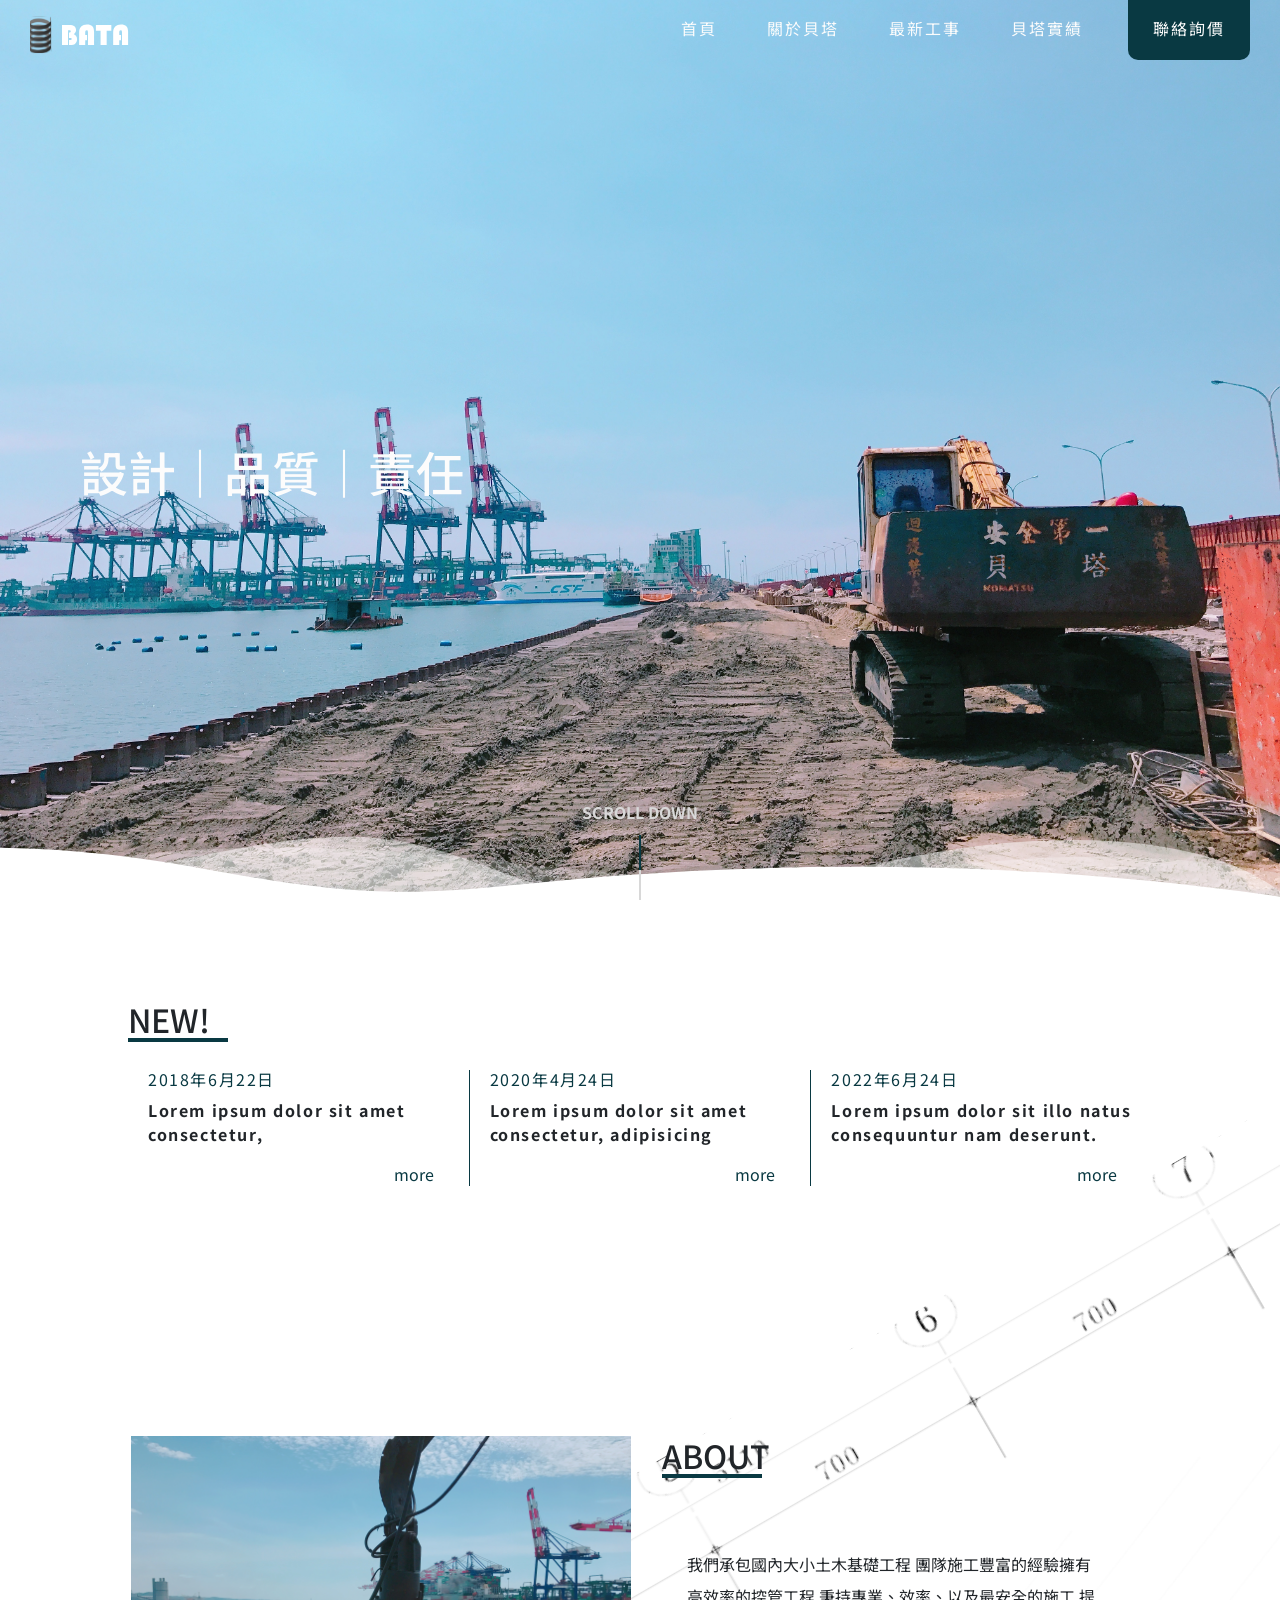
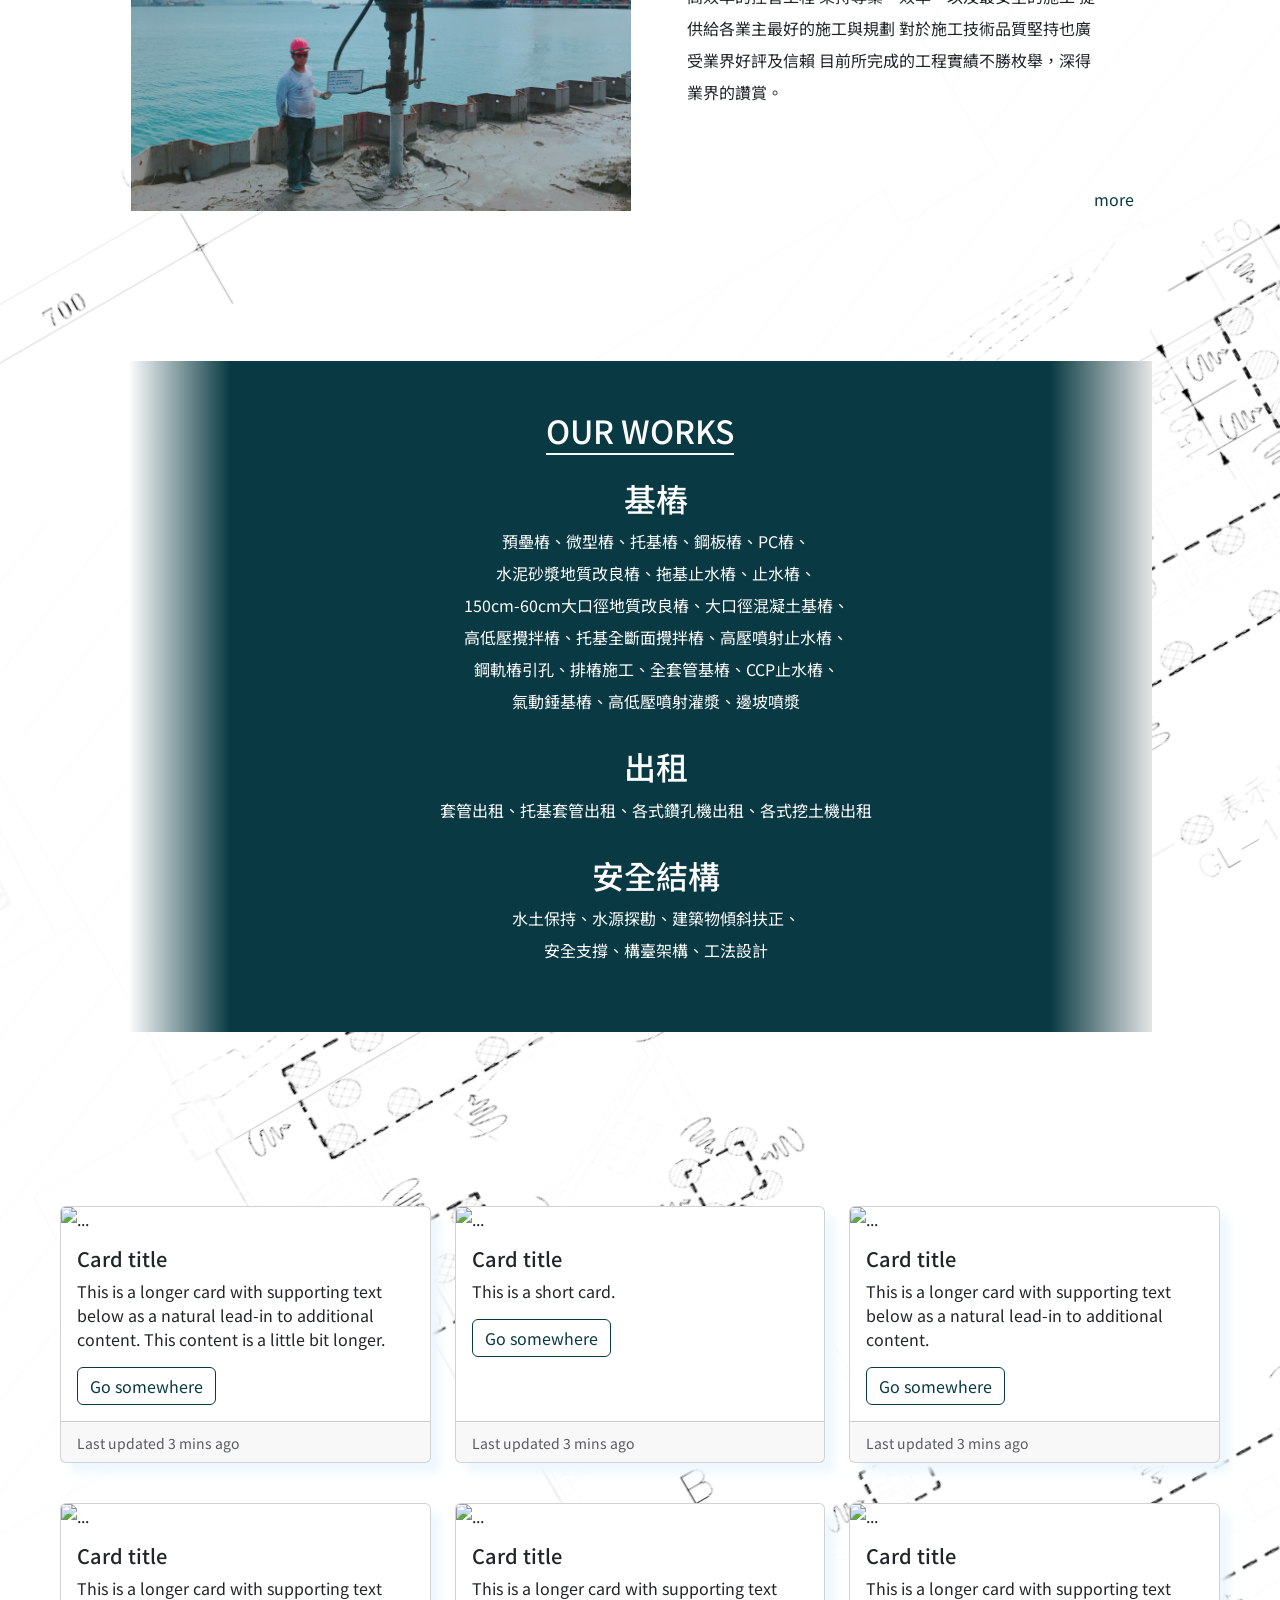
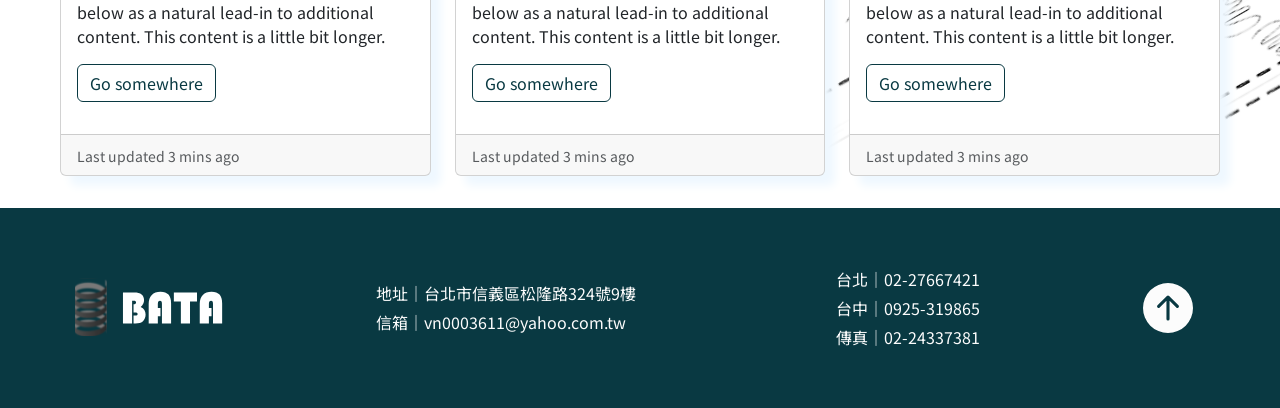
==== commit 51ccefba: "剩下首頁跟感謝頁跟about" ====
--- a/index.html
+++ b/index.html
@@ -12,12 +12,19 @@
 				rel="stylesheet"
 				integrity="sha384-F3w7mX95PdgyTmZZMECAngseQB83DfGTowi0iMjiWaeVhAn4FJkqJByhZMI3AhiU"
 				crossorigin="anonymous">
-
+	<link rel="stylesheet"
+				href="https://unpkg.com/aos@next/dist/aos.css" />
+	<script src="https://unpkg.com/aos@next/dist/aos.js"></script>
 	<link rel="stylesheet"
 				href="./style/style.css">
 </head>
 
 <body>
+	<div class="intro">
+		<h1 class="logo-loading">
+			<span class="logo">BE</span><span class="logo">TA</span>
+		</h1>
+	</div>
 	<header>
 		<nav class="main-nav">
 			<div class="main-nav__logo">
@@ -30,16 +37,20 @@
 				<div class="item line-3"></div>
 			</div>
 			<ul class="main-nav__list">
-				<li><a href="#">首頁</a></li>
-				<li><a href="./about/about.html">關於貝塔</a></li>
-				<li><a href="#">最新消息</a></li>
+				<li><a href="./index.html">首頁</a></li>
+				<li><a href="./about.html">關於貝塔</a></li>
+				<li><a href="./news.html">最新工事</a></li>
 				<li><a href="./project.html">貝塔實績</a></li>
 				<li class="main-nav__item"><a href="container.html">聯絡詢價</a></li>
 			</ul>
 		</nav>
-		<!-- <div class="title">
+		<div class="title"
+				 data-aos="fade-left">
 			<h1>設計｜品質｜責任</h1>
-		</div> -->
+		</div>
+		<div class="title">
+			<h1></h1>
+		</div>
 	</header>
 	<div class="custom-shape">
 		<svg data-name="Layer 1"
@@ -65,24 +76,27 @@
 	</div>
 
 	<main class="main">
-		<article class="news">
+		<article class="info"
+						 data-aos="fade-up"
+						 data-aos-anchor-placement="center-bottom">
+
 			<h1>NEW!</h1>
-			<div class="news__list">
-				<article class="news__item frist">
+			<div class="info__list">
+				<article class="info__item frist">
 					<h2>2018年6月22日</h2>
 					<p>Lorem ipsum dolor sit amet consectetur,
 					</p>
 					<a href="#">more</a>
 				</article>
 
-				<article class="news__item second">
+				<article class="info__item second">
 					<h2>2020年4月24日</h2>
 					<p>Lorem ipsum dolor sit amet consectetur, adipisicing
 					</p>
 					<a href="#">more</a>
 				</article>
 
-				<article class="news__item">
+				<article class="info__item">
 					<h2>2022年6月24日</h2>
 					<p>Lorem ipsum dolor sit illo natus consequuntur nam deserunt.
 					</p>
@@ -274,10 +288,16 @@
 				</svg></a>
 		</div>
 	</footer>
+	<script src="./js/intro.js"></script>
+	<script src="./js/AOS.js"></script>
+
 	<script src="https://cdn.jsdelivr.net/npm/bootstrap@5.1.1/dist/js/bootstrap.bundle.min.js"
 					integrity="sha384-/bQdsTh/da6pkI1MST/rWKFNjaCP5gBSY4sEBT38Q/9RBh9AH40zEOg7Hlq2THRZ"
 					crossorigin="anonymous"></script>
 	<script src="./js/all.js"></script>
+
+
+
 </body>
 
 </html>
--- a/style/style.css
+++ b/style/style.css
@@ -10,14 +10,14 @@
   font-family: 'Noto Sans TC', sans-serif;
 }
 
-.news h1, .about__txt h1, .works__wrap h1 {
+.info h1, .about__txt h1, .works__wrap h1 {
   width: 100px;
   display: inline;
   font-size: 2rem;
   border-bottom: 4px #093942 solid;
 }
 
-.news__item a, .about__txt a {
+.info__item a, .about__txt a {
   color: #093942;
   -webkit-transition: all 400ms ease-in;
   transition: all 400ms ease-in;
@@ -26,8 +26,55 @@
   text-decoration: none;
 }
 
-.news__item a:hover, .about__txt a:hover {
+.info__item a:hover, .about__txt a:hover {
   color: darkorange;
+}
+
+.intro {
+  position: fixed;
+  z-index: 5;
+  left: 0;
+  top: 0;
+  width: 100%;
+  height: 100vh;
+  background-color: #093942;
+  -webkit-transition: all 1s;
+  transition: all 1s;
+}
+
+.intro .logo-loading {
+  position: absolute;
+  top: 50%;
+  left: 50%;
+  -webkit-transform: translate(-50%, -50%);
+          transform: translate(-50%, -50%);
+}
+
+.intro span {
+  font-family: 'Bauhaus 93';
+  font-weight: 400;
+  color: #fcfcfc;
+}
+
+.intro .logo {
+  position: relative;
+  display: inline-block;
+  bottom: -20px;
+  opacity: 0;
+}
+
+.intro .logo.active {
+  bottom: 0;
+  opacity: 1;
+  -webkit-transition: ease-in-out 0.5s;
+  transition: ease-in-out 0.5s;
+}
+
+.intro .logo.fade {
+  bottom: 150px;
+  opacity: 0;
+  -webkit-transition: ease-in-out 0.5s;
+  transition: ease-in-out 0.5s;
 }
 
 @media (max-width: 859px) {
@@ -60,10 +107,22 @@
 }
 
 header .title {
-  color: #f5f5f5;
-  font-size: 1.6rem;
-  padding-bottom: 300px;
-  padding-left: 200px;
+  color: #fcfcfc;
+  margin-left: 80px;
+}
+
+header .title h1 {
+  font-size: 3rem;
+}
+
+@media (max-width: 420px) {
+  header .title {
+    margin-bottom: 50px;
+    margin-left: 30px;
+  }
+  header .title h1 {
+    font-size: 2rem;
+  }
 }
 
 .custom-shape {
@@ -133,7 +192,7 @@
 }
 
 .main-nav__list li a {
-  color: #f5f5f5;
+  color: #fcfcfc;
   -webkit-transition: 0.3;
   transition: 0.3;
   position: relative;
@@ -161,7 +220,7 @@
 
 @media (max-width: 859px) {
   .main-nav__list li a::before {
-    background-color: #f5f5f5;
+    background-color: #fcfcfc;
   }
 }
 
@@ -219,7 +278,7 @@
   margin: 10px 10px;
   padding: 10px;
   border-radius: 0 0 10px 10px;
-  background-color: #f5f5f5;
+  background-color: #fcfcfc;
 }
 
 @media (max-width: 859px) {
@@ -265,13 +324,6 @@
   cursor: pointer;
 }
 
-@media (max-width: 420px) {
-  .dark-nav__logo img {
-    width: 70px;
-    margin-bottom: 0;
-  }
-}
-
 .dark-nav__list {
   margin-top: 10px;
   margin-right: 10px;
@@ -289,7 +341,7 @@
 }
 
 .dark-nav__list li a {
-  color: #f5f5f5;
+  color: #fcfcfc;
   -webkit-transition: 0.3;
   transition: 0.3;
   position: relative;
@@ -317,7 +369,7 @@
 
 @media (max-width: 859px) {
   .dark-nav__list li a::before {
-    background-color: #f5f5f5;
+    background-color: #fcfcfc;
   }
 }
 
@@ -375,7 +427,7 @@
   margin: 10px 10px;
   padding: 10px;
   border-radius: 0 0 10px 10px;
-  background-color: #f5f5f5;
+  background-color: #fcfcfc;
 }
 
 @media (max-width: 859px) {
@@ -407,7 +459,7 @@
   -webkit-box-pack: justify;
       -ms-flex-pack: justify;
           justify-content: space-between;
-  background-color: #f5f5f5;
+  background-color: #fcfcfc;
   height: 60px;
   -webkit-box-shadow: 10px 10px 20px #ebebeb;
           box-shadow: 10px 10px 20px #ebebeb;
@@ -421,13 +473,6 @@
   width: 100px;
   margin-bottom: 8px;
   cursor: pointer;
-}
-
-@media (max-width: 420px) {
-  .light-nav__logo img {
-    width: 70px;
-    margin-bottom: 0;
-  }
 }
 
 .light-nav__list {
@@ -457,7 +502,7 @@
 
 @media (max-width: 859px) {
   .light-nav__list li a {
-    color: #f5f5f5;
+    color: #fcfcfc;
   }
 }
 
@@ -481,7 +526,7 @@
 
 @media (max-width: 859px) {
   .light-nav__list li a::before {
-    background-color: #f5f5f5;
+    background-color: #fcfcfc;
   }
 }
 
@@ -494,7 +539,7 @@
   .light-nav__list {
     background: #093942;
     position: absolute;
-    z-index: 2;
+    z-index: 3;
     margin: 0;
     top: 0;
     right: 0;
@@ -534,12 +579,12 @@
   cursor: pointer;
   position: absolute;
   right: 0;
-  z-index: 3;
+  z-index: 4;
   display: none;
   margin: 10px 10px;
   padding: 10px;
   border-radius: 0 0 10px 10px;
-  background-color: #f5f5f5;
+  background-color: #fcfcfc;
 }
 
 @media (max-width: 859px) {
@@ -558,7 +603,7 @@
 
 @media (max-width: 859px) {
   .light-nav .mobile-nav .item {
-    background-color: #f5f5f5;
+    background-color: #fcfcfc;
   }
 }
 
@@ -655,7 +700,7 @@
   background-size: cover;
 }
 
-.news {
+.info {
   width: 80%;
   display: -webkit-box;
   display: -ms-flexbox;
@@ -670,7 +715,7 @@
   margin: 100px auto 0 auto;
 }
 
-.news__list {
+.info__list {
   display: -webkit-box;
   display: -ms-flexbox;
   display: flex;
@@ -681,7 +726,7 @@
 }
 
 @media (max-width: 859px) {
-  .news__list {
+  .info__list {
     -webkit-box-orient: vertical;
     -webkit-box-direction: normal;
         -ms-flex-direction: column;
@@ -689,7 +734,7 @@
   }
 }
 
-.news__item {
+.info__item {
   -webkit-box-flex: 1;
       -ms-flex: 1;
           flex: 1;
@@ -704,13 +749,13 @@
 }
 
 @media (max-width: 420px) {
-  .news__item {
+  .info__item {
     width: 100%;
     margin: 20px 0;
   }
 }
 
-.news__item h2 {
+.info__item h2 {
   font-size: 1rem;
   letter-spacing: 0.1rem;
   font-weight: 400;
@@ -718,24 +763,24 @@
 }
 
 @media (max-width: 859px) {
-  .news__item h2 {
+  .info__item h2 {
     margin-top: 10px;
   }
 }
 
-.news__item p {
+.info__item p {
   letter-spacing: 0.1rem;
   font-weight: bold;
 }
 
-.news .frist,
-.news .second {
+.info .frist,
+.info .second {
   border-right: 1px #093942 solid;
 }
 
 @media (max-width: 859px) {
-  .news .frist,
-  .news .second {
+  .info .frist,
+  .info .second {
     padding-bottom: 25px;
     border-right: none;
     border-bottom: 1px #093942 solid;
@@ -851,13 +896,13 @@
 }
 
 .works__wrap h1 {
-  color: #f5f5f5;
-  border-bottom: 2px solid #f5f5f5;
+  color: #fcfcfc;
+  border-bottom: 2px solid #fcfcfc;
 }
 
 .works__wrap ul {
   margin-top: 30px;
-  color: #f5f5f5;
+  color: #fcfcfc;
   line-height: 2rem;
 }
 
@@ -879,11 +924,10 @@
 
 .card .card-body .btn:hover {
   background-color: #093942;
-  color: #f5f5f5;
+  color: #fcfcfc;
 }
 
 footer {
-  margin-top: 50px;
   width: 100%;
   height: 200px;
   background-color: #093942;
@@ -912,7 +956,7 @@
 }
 
 footer .footer__content {
-  color: #f5f5f5;
+  color: #fcfcfc;
   display: -webkit-box;
   display: -ms-flexbox;
   display: flex;
@@ -957,7 +1001,7 @@
 
 footer #btn {
   border: none;
-  color: #f5f5f5;
+  color: #fcfcfc;
   background: none;
 }
 
@@ -987,7 +1031,7 @@
 .container__form .sub__btn {
   background-color: #093942;
   padding: 10px;
-  color: #f5f5f5;
+  color: #fcfcfc;
   border-radius: 10%;
   display: block;
   margin: 20px auto;
@@ -1010,7 +1054,7 @@
 }
 
 .container__wrap {
-  color: #f5f5f5;
+  color: #fcfcfc;
   background-color: #093942;
 }
 
@@ -1031,14 +1075,14 @@
 }
 
 .container__num {
-  width: 50%;
+  width: 80%;
   margin: 10px 0px;
   border-right: none;
   text-align: center;
-  border-bottom: 1px #f5f5f5 solid;
-}
-
-@media (max-width: 420px) {
+  border-bottom: 1px #fcfcfc solid;
+}
+
+@media (max-width: 859px) {
   .container__num {
     width: 100%;
   }
@@ -1089,7 +1133,7 @@
   -webkit-box-direction: normal;
       -ms-flex-direction: column;
           flex-direction: column;
-  color: #f5f5f5;
+  color: #fcfcfc;
   background-color: #093942;
   width: 20%;
   margin-right: 20px;
@@ -1122,6 +1166,7 @@
 }
 
 .project__wrap {
+  min-height: 90vh;
   display: -webkit-box;
   display: -ms-flexbox;
   display: flex;
@@ -1132,18 +1177,17 @@
   -webkit-box-align: center;
       -ms-flex-align: center;
           align-items: center;
-  -ms-flex-pack: distribute;
-      justify-content: space-around;
-  min-height: 90vh;
 }
 
 .project__wrap h1 {
   padding-top: 40px;
   font-weight: bold;
+  color: #093942;
+  margin-bottom: 20px;
 }
 
 .project__list {
-  width: 80%;
+  width: 100%;
   display: -webkit-box;
   display: -ms-flexbox;
   display: flex;
@@ -1152,13 +1196,13 @@
           justify-content: center;
   -ms-flex-wrap: wrap;
       flex-wrap: wrap;
-  margin-bottom: 50px;
+  margin: 20px 0px 30px 0px;
 }
 
 .project__item {
   margin: 20px 20px;
-  -webkit-transition: all .2s ease;
-  transition: all .2s ease;
+  -webkit-transition: all .5s ease;
+  transition: all .5s ease;
 }
 
 .project__item img {
@@ -1208,7 +1252,7 @@
   z-index: 4;
   top: 0;
   bottom: 0;
-  background-color: rgba(0, 0, 0, 0.6);
+  background-color: rgba(0, 0, 0, 0.8);
 }
 
 .layoutMask.active svg {
@@ -1244,4 +1288,333 @@
 .carousel-all.active {
   display: none;
 }
+
+.btn-outline-primary {
+  border-color: #093942;
+}
+
+.btn-outline-primary.active {
+  border-color: #093942;
+}
+
+.btn-outline-primary.active:hover {
+  border-color: #093942;
+}
+
+.sortBtn {
+  background-color: #fcfcfc;
+  color: #093942;
+}
+
+.sortBtn:hover {
+  background-color: darkorange;
+  border-color: #093942;
+  color: #fcfcfc;
+}
+
+.sortBtn.active {
+  background-color: #093942;
+  color: #fcfcfc;
+}
+
+.carousel-caption {
+  background-color: rgba(0, 0, 0, 0.6);
+}
+
+.about {
+  margin-top: 250px;
+}
+
+@media (max-width: 859px) {
+  .about {
+    margin-top: 100px;
+  }
+}
+
+.about__wrap {
+  width: 80%;
+  display: -webkit-box;
+  display: -ms-flexbox;
+  display: flex;
+  margin: 0 auto;
+}
+
+@media (max-width: 859px) {
+  .about__wrap {
+    -webkit-box-orient: vertical;
+    -webkit-box-direction: normal;
+        -ms-flex-direction: column;
+            flex-direction: column;
+  }
+}
+
+.about__img {
+  width: 500px;
+  margin: 0 auto;
+}
+
+@media (max-width: 859px) {
+  .about__img {
+    width: 80%;
+  }
+}
+
+@media (max-width: 420px) {
+  .about__img {
+    width: 100%;
+  }
+}
+
+.about__img img {
+  width: 100%;
+  vertical-align: middle;
+}
+
+.about__txt {
+  width: 50%;
+  margin: 0 auto;
+  display: -webkit-box;
+  display: -ms-flexbox;
+  display: flex;
+  -webkit-box-orient: vertical;
+  -webkit-box-direction: normal;
+      -ms-flex-direction: column;
+          flex-direction: column;
+  -webkit-box-pack: justify;
+      -ms-flex-pack: justify;
+          justify-content: space-between;
+}
+
+@media (max-width: 859px) {
+  .about__txt {
+    width: 100%;
+    margin-top: 20px;
+  }
+}
+
+.about__txt h1 {
+  margin-left: 25px;
+}
+
+.about__txt p {
+  padding: 0 50px;
+  line-height: 2rem;
+}
+
+@media (max-width: 859px) {
+  .about__txt p {
+    margin-top: 15px;
+  }
+}
+
+.news__main {
+  position: relative;
+  background-color: #fcfcfc;
+  display: -webkit-box;
+  display: -ms-flexbox;
+  display: flex;
+  -webkit-box-orient: vertical;
+  -webkit-box-direction: normal;
+      -ms-flex-direction: column;
+          flex-direction: column;
+  -ms-flex-pack: distribute;
+      justify-content: space-around;
+}
+
+.news__title {
+  background-image: url(../../img/about/bg.png);
+  background-position: center;
+  -o-object-fit: cover;
+     object-fit: cover;
+  height: 30vh;
+  display: -webkit-box;
+  display: -ms-flexbox;
+  display: flex;
+  -webkit-box-orient: vertical;
+  -webkit-box-direction: normal;
+      -ms-flex-direction: column;
+          flex-direction: column;
+  -ms-flex-pack: distribute;
+      justify-content: space-around;
+  -webkit-box-shadow: 10px 10px 20px #ebebeb;
+          box-shadow: 10px 10px 20px #ebebeb;
+}
+
+.news__title h1 {
+  font-weight: bold;
+  text-align: center;
+}
+
+.news__list ul {
+  margin: 50px auto;
+  width: 50%;
+  display: -webkit-box;
+  display: -ms-flexbox;
+  display: flex;
+  -webkit-box-orient: vertical;
+  -webkit-box-direction: normal;
+      -ms-flex-direction: column;
+          flex-direction: column;
+}
+
+.news__list li {
+  display: -webkit-inline-box;
+  display: -ms-inline-flexbox;
+  display: inline-flex;
+  border-bottom: 1px solid #1b1b1b;
+  -webkit-box-pack: justify;
+      -ms-flex-pack: justify;
+          justify-content: space-between;
+  -webkit-box-align: center;
+      -ms-flex-align: center;
+          align-items: center;
+  padding: 15px 0px;
+}
+
+.news__list li:first-child {
+  border-top: 1px solid #1b1b1b;
+}
+
+.news__list li h3,
+.news__list li p {
+  margin-bottom: 0;
+}
+
+.news__list li h3 {
+  font-size: 1rem;
+  font-weight: bold;
+}
+
+.news__list li p {
+  margin: 10px 50px;
+}
+
+.news__list li a {
+  text-decoration: none;
+  color: #093942;
+  -webkit-transition: all 400ms;
+  transition: all 400ms;
+}
+
+.news__list li a:hover {
+  color: darkorange;
+}
+
+.news__box {
+  position: absolute;
+  top: 20%;
+  left: 20%;
+  width: 60%;
+  min-height: 50vh;
+  padding: 50px 60px;
+  background-color: #ffffff;
+  -webkit-box-shadow: 2px 2px 8px 4px rgba(0, 0, 0, 0.1);
+          box-shadow: 2px 2px 8px 4px rgba(0, 0, 0, 0.1);
+  display: -webkit-box;
+  display: -ms-flexbox;
+  display: flex;
+  -webkit-box-orient: vertical;
+  -webkit-box-direction: normal;
+      -ms-flex-direction: column;
+          flex-direction: column;
+  -ms-flex-pack: distribute;
+      justify-content: space-around;
+}
+
+@media (max-width: 859px) {
+  .news__box {
+    width: 80%;
+    left: 10%;
+  }
+}
+
+.news__box h3 {
+  font-size: 1.2rem;
+}
+
+.news__box h2 {
+  margin: 20px 0;
+  font-size: 1.5rem;
+}
+
+.news__box a {
+  display: block;
+  text-align: center;
+  text-decoration: none;
+  color: #093942;
+  -webkit-transition: all 400ms ease;
+  transition: all 400ms ease;
+}
+
+.news__box a:hover {
+  color: darkorange;
+}
+
+.news__box img {
+  width: 100%;
+  height: 100%;
+}
+
+.news__img {
+  width: 560px;
+}
+
+.news__img img {
+  width: 100%;
+  height: 100%;
+}
+
+.news__wrap {
+  min-height: 600px;
+}
+
+@media (max-width: 420px) {
+  .news__wrap {
+    min-height: 80vh;
+  }
+}
+
+.product__main {
+  margin: 30px 0;
+  min-height: 80vh;
+  display: -webkit-box;
+  display: -ms-flexbox;
+  display: flex;
+  -webkit-box-orient: vertical;
+  -webkit-box-direction: normal;
+      -ms-flex-direction: column;
+          flex-direction: column;
+  -webkit-box-pack: center;
+      -ms-flex-pack: center;
+          justify-content: center;
+  -webkit-box-align: center;
+      -ms-flex-align: center;
+          align-items: center;
+}
+
+.product__slide {
+  width: 50%;
+  margin: 0 auto;
+}
+
+@media (max-width: 859px) {
+  .product__slide {
+    width: 100%;
+  }
+}
+
+.product__text {
+  width: 50%;
+  margin: 0 auto;
+}
+
+.product__text span {
+  font-size: 1.2rem;
+}
+
+@media (max-width: 859px) {
+  .product__text {
+    width: 80%;
+  }
+}
 /*# sourceMappingURL=style.css.map */
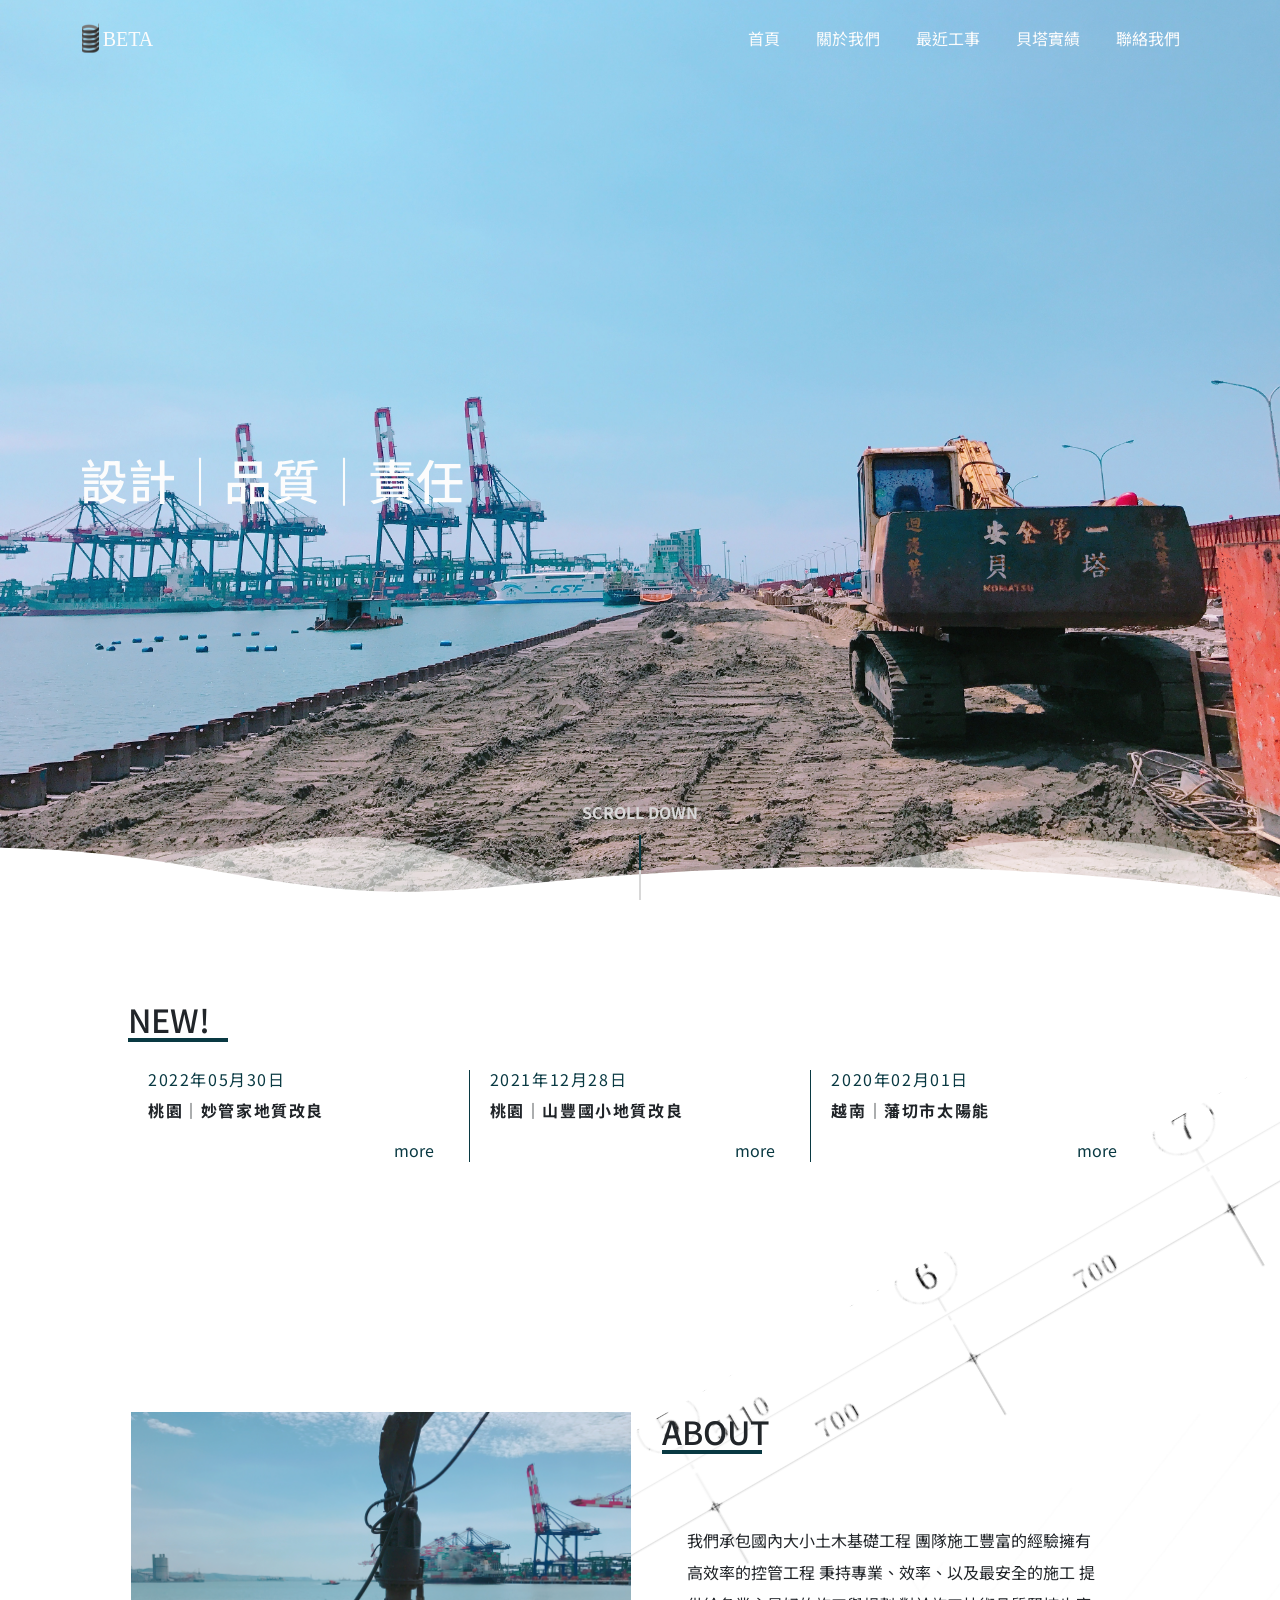
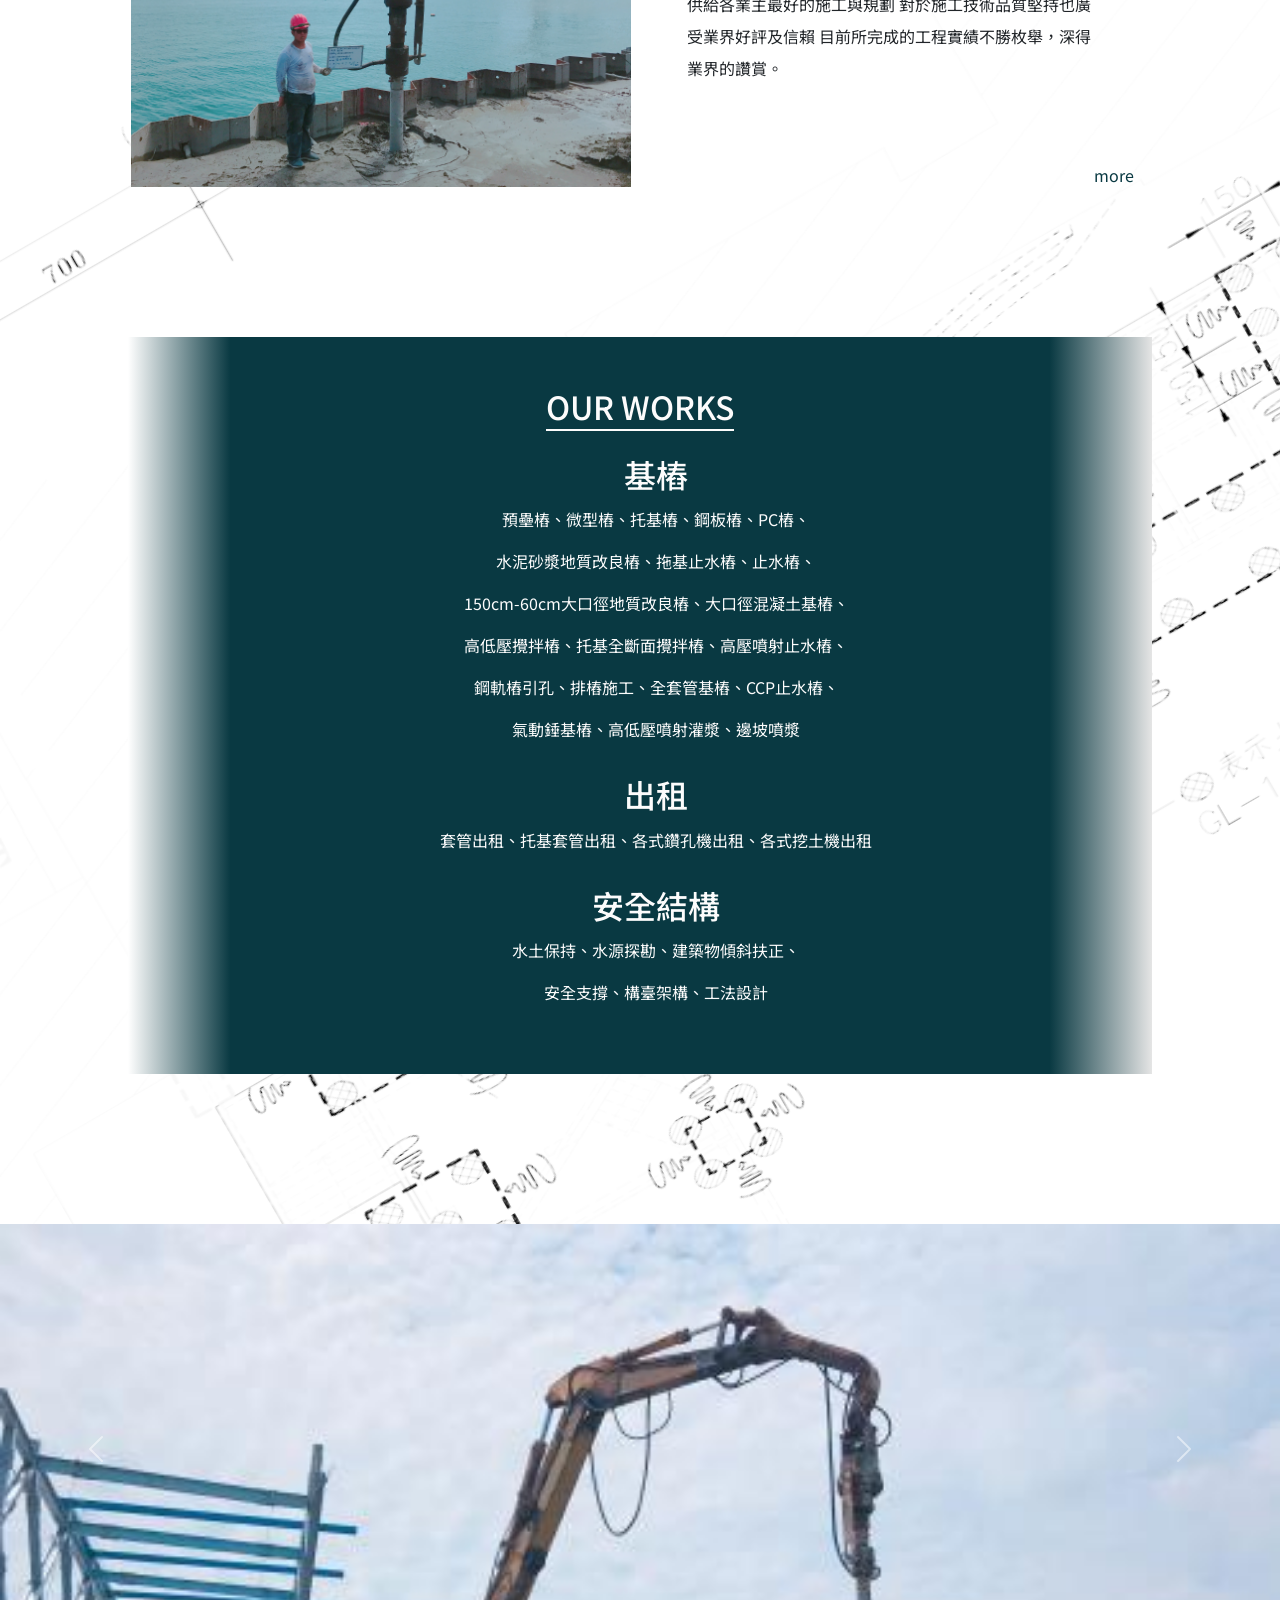
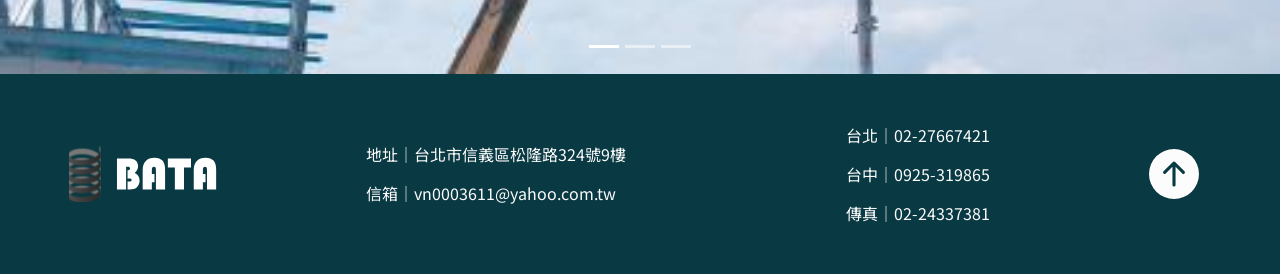
==== commit 23dae730: "剩下首頁優化" ====
--- a/index.html
+++ b/index.html
@@ -26,24 +26,53 @@
 		</h1>
 	</div>
 	<header>
-		<nav class="main-nav">
-			<div class="main-nav__logo">
-				<img src="./img/header/logo.svg"
-						 alt="beta-logo">
-			</div>
-			<div class="mobile-nav">
-				<div class="item line-1"></div>
-				<div class="item line-2"></div>
-				<div class="item line-3"></div>
-			</div>
-			<ul class="main-nav__list">
-				<li><a href="./index.html">首頁</a></li>
-				<li><a href="./about.html">關於貝塔</a></li>
-				<li><a href="./news.html">最新工事</a></li>
-				<li><a href="./project.html">貝塔實績</a></li>
-				<li class="main-nav__item"><a href="container.html">聯絡詢價</a></li>
-			</ul>
-		</nav>
+		<div class="container">
+			<nav class="navbar navbar-expand-md navbar-light">
+				<a href="#"
+					 class="navbar-brand">
+					<img src="./img/header/logo.svg"
+							 alt="BETA logo"
+							 height="30"
+							 class="d-inline-block align-top m-0">
+
+					<span class="hidden">BETA</span></a>
+				<button class="navbar-toggler bg-light"
+								type="button"
+								data-bs-toggle="collapse"
+								data-bs-target="#toggleMobileMenu"
+								aria-controls="toggleMobileMenu"
+								aria-expanded="false"
+								aria-label="Toggle navigation">
+					<span class="navbar-toggler-icon"></span>
+				</button>
+
+				<div class="collapse navbar-collapse "
+						 id="toggleMobileMenu">
+					<ul class="navbar-nav ms-auto text-center">
+						<li>
+							<a href="index.html"
+								 class="nav-link">首頁</a>
+						</li>
+						<li>
+							<a href="stroy.html"
+								 class="nav-link">關於我們</a>
+						</li>
+						<li>
+							<a href="news.html"
+								 class="nav-link">最近工事</a>
+						</li>
+						<li>
+							<a href="project.html"
+								 class="nav-link">貝塔實績</a>
+						</li>
+						<li>
+							<a href="content.html"
+								 class="nav-link">聯絡我們</a>
+						</li>
+					</ul>
+				</div>
+			</nav>
+		</div>
 		<div class="title"
 				 data-aos="fade-left">
 			<h1>設計｜品質｜責任</h1>
@@ -82,26 +111,6 @@
 
 			<h1>NEW!</h1>
 			<div class="info__list">
-				<article class="info__item frist">
-					<h2>2018年6月22日</h2>
-					<p>Lorem ipsum dolor sit amet consectetur,
-					</p>
-					<a href="#">more</a>
-				</article>
-
-				<article class="info__item second">
-					<h2>2020年4月24日</h2>
-					<p>Lorem ipsum dolor sit amet consectetur, adipisicing
-					</p>
-					<a href="#">more</a>
-				</article>
-
-				<article class="info__item">
-					<h2>2022年6月24日</h2>
-					<p>Lorem ipsum dolor sit illo natus consequuntur nam deserunt.
-					</p>
-					<a href="#">more</a>
-				</article>
 
 			</div>
 		</article>
@@ -119,7 +128,7 @@
 						提供給各業主最好的施工與規劃
 						對於施工技術品質堅持也廣受業界好評及信賴
 						目前所完成的工程實績不勝枚舉，深得業界的讚賞。</p>
-					<a href="#">more</a>
+					<a href="stroy.html">more</a>
 			</div>
 		</article>
 		<article class="works">
@@ -151,117 +160,75 @@
 				</ul>
 			</div>
 		</article>
-		<div class="row row-cols-1 row-cols-md-3 g-4 m-5 cards">
-			<div class="col ">
-				<div class="card h-100">
-					<img src="https://picsum.photos/id/684/600/400"
-							 class="card-img-top"
+		<div id="carouselExampleCaptions"
+				 class="carousel slide"
+				 data-bs-ride="carousel">
+			<div class="carousel-indicators">
+				<button type="button"
+								data-bs-target="#carouselExampleCaptions"
+								data-bs-slide-to="0"
+								class="active"
+								aria-current="true"
+								aria-label="Slide 1"></button>
+				<button type="button"
+								data-bs-target="#carouselExampleCaptions"
+								data-bs-slide-to="1"
+								aria-label="Slide 2"></button>
+				<button type="button"
+								data-bs-target="#carouselExampleCaptions"
+								data-bs-slide-to="2"
+								aria-label="Slide 3"></button>
+			</div>
+			<div class="carousel-inner"
+					 style="height: 450px;">
+				<div class="carousel-item active">
+					<img src="./img/project/台北港B區基樁.jpeg"
+							 class="d-block w-100"
 							 alt="...">
-					<div class="card-body">
-						<h5 class="card-title">Card title</h5>
-						<p class="card-text">This is a longer card with supporting text below as a natural lead-in to additional
-							content. This content is a little bit longer.</p>
-						<a href="#"
-							 class="btn btn-outline-primary btn">Go somewhere</a>
+					<div class="carousel-caption d-none d-md-block">
+						<h5>First slide label</h5>
+						<p>Some representative placeholder content for the first slide.</p>
 					</div>
-					<div class="card-footer">
-						<small class="text-muted">Last updated 3 mins ago</small>
+				</div>
+				<div class="carousel-item">
+					<img src="./img/project/台北港B區基樁.jpeg"
+							 class="d-block w-100"
+							 alt="...">
+					<div class="carousel-caption d-none d-md-block">
+						<h5>Second slide label</h5>
+						<p>Some representative placeholder content for the second slide.</p>
 					</div>
 				</div>
-			</div>
-			<div class="col">
-				<div class="card h-100">
-					<img src="https://picsum.photos/id/684/600/400"
-							 class="card-img-top"
+				<div class="carousel-item">
+					<img src="./img/project/台北港B區基樁.jpeg"
+							 class="d-block w-100"
 							 alt="...">
-					<div class="card-body">
-						<h5 class="card-title">Card title</h5>
-						<p class="card-text">This is a short card.</p>
-						<a href="#"
-							 class="btn btn-outline-primary"
-							 id="btn">Go somewhere</a>
+					<div class="carousel-caption d-none d-md-block">
+						<h5>Third slide label</h5>
+						<p>Some representative placeholder content for the third slide.</p>
 					</div>
-					<div class="card-footer">
-						<small class="text-muted">Last updated 3 mins ago</small>
-					</div>
-				</div>
-			</div>
-			<div class="col">
-				<div class="card h-100">
-					<img src="https://picsum.photos/id/684/600/400"
-							 class="card-img-top"
-							 alt="...">
-					<div class="card-body">
-						<h5 class="card-title">Card title</h5>
-						<p class="card-text">This is a longer card with supporting text below as a natural lead-in to additional
-							content.</p>
-						<a href="#"
-							 class="btn btn-outline-primary"
-							 id="btn">Go somewhere</a>
-					</div>
-					<div class="card-footer">
-						<small class="text-muted">Last updated 3 mins ago</small>
-					</div>
-				</div>
-			</div>
-			<div class="col">
-				<div class="card h-100 mt-3">
-					<img src="https://picsum.photos/id/684/600/400"
-							 class="card-img-top"
-							 alt="...">
-					<div class="card-body">
-						<h5 class="card-title">Card title</h5>
-						<p class="card-text">This is a longer card with supporting text below as a natural lead-in to additional
-							content. This content is a little bit longer.</p>
-						<a href="#"
-							 class="btn btn-outline-primary"
-							 id="btn">Go somewhere</a>
-					</div>
-					<div class="card-footer">
-						<small class="text-muted">Last updated 3 mins ago</small>
-					</div>
-				</div>
-			</div>
-			<div class="col">
-				<div class="card h-100 mt-3">
-					<img src="https://picsum.photos/id/684/600/400"
-							 class="card-img-top"
-							 alt="...">
-					<div class="card-body">
-						<h5 class="card-title">Card title</h5>
-						<p class="card-text">This is a longer card with supporting text below as a natural lead-in to additional
-							content. This content is a little bit longer.</p>
-						<a href="#"
-							 class="btn btn-outline-primary"
-							 id="btn">Go somewhere</a>
-					</div>
-					<div class="card-footer">
-						<small class="text-muted">Last updated 3 mins ago</small>
-					</div>
-				</div>
-			</div>
-			<div class="col">
-				<div class="card h-100 mt-3">
-					<img src="https://picsum.photos/id/684/600/400"
-							 class="card-img-top"
-							 alt="...">
-					<div class="card-body">
-						<h5 class="card-title">Card title</h5>
-						<p class="card-text">This is a longer card with supporting text below as a natural lead-in to additional
-							content. This content is a little bit longer.</p>
-						<a href="#"
-							 class="btn btn-outline-primary "
-							 id="btn">Go somewhere</a>
-					</div>
-					<div class="card-footer">
-						<small class="text-muted">Last updated 3 mins ago</small>
-					</div>
-				</div>
-			</div>
+				</div>
+			</div>
+			<button class="carousel-control-prev"
+							type="button"
+							data-bs-target="#carouselExampleCaptions"
+							data-bs-slide="prev">
+				<span class="carousel-control-prev-icon"
+							aria-hidden="true"></span>
+				<span class="visually-hidden">Previous</span>
+			</button>
+			<button class="carousel-control-next"
+							type="button"
+							data-bs-target="#carouselExampleCaptions"
+							data-bs-slide="next">
+				<span class="carousel-control-next-icon"
+							aria-hidden="true"></span>
+				<span class="visually-hidden">Next</span>
+			</button>
 		</div>
 	</main>
 	<footer>
-		<img src="./img/header/logo.svg"
+		<img src="./img/header/logoAll-light.svg"
 				 alt="">
 		<div class="footer__content">
 			<ul>
@@ -289,6 +256,8 @@
 		</div>
 	</footer>
 	<script src="./js/intro.js"></script>
+	<script src="./js/newsData.js"></script>
+	<script src="./js/info.js"></script>
 	<script src="./js/AOS.js"></script>
 
 	<script src="https://cdn.jsdelivr.net/npm/bootstrap@5.1.1/dist/js/bootstrap.bundle.min.js"
--- a/style/style.css
+++ b/style/style.css
@@ -147,209 +147,23 @@
   fill: #FFFFFF;
 }
 
-.main-nav {
-  display: -webkit-box;
-  display: -ms-flexbox;
-  display: flex;
-  -webkit-box-align: center;
-      -ms-flex-align: center;
-          align-items: center;
-  -webkit-box-pack: justify;
-      -ms-flex-pack: justify;
-          justify-content: space-between;
-  height: 60px;
-}
-
-.main-nav__logo {
-  margin: 10px 0 0 30px;
-}
-
-.main-nav__logo img {
-  width: 100px;
-  cursor: pointer;
-}
-
-@media (max-width: 420px) {
-  .main-nav__logo img {
-    width: 70px;
-  }
-}
-
-.main-nav__list {
-  padding-top: 12px;
-  margin-right: 10px;
-  display: -webkit-box;
-  display: -ms-flexbox;
-  display: flex;
-  -webkit-box-align: center;
-      -ms-flex-align: center;
-          align-items: center;
-}
-
-.main-nav__list li {
-  margin: 0 20px;
-  letter-spacing: 2px;
-}
-
-.main-nav__list li a {
+.hidden {
+  overflow: hidden;
+  font-family: 'Bauhaus 93';
   color: #fcfcfc;
-  -webkit-transition: 0.3;
-  transition: 0.3;
+}
+
+li {
+  margin: 10px 10px;
+}
+
+.nav-link {
+  color: #fcfcfc !important;
   position: relative;
-  padding: 5px 5px;
-  text-decoration: none;
-}
-
-.main-nav__list li a::before {
-  content: '';
-  position: absolute;
-  left: 50%;
-  bottom: 0;
-  width: 100%;
-  height: 2px;
-  background-color: #093942;
-  -webkit-transform-origin: center;
-          transform-origin: center;
-  -webkit-transform: translate(-50%, 0) scaleX(0);
-          transform: translate(-50%, 0) scaleX(0);
-  -webkit-transition: -webkit-transform 0.3s ease-in-out;
-  transition: -webkit-transform 0.3s ease-in-out;
-  transition: transform 0.3s ease-in-out;
-  transition: transform 0.3s ease-in-out, -webkit-transform 0.3s ease-in-out;
-}
-
-@media (max-width: 859px) {
-  .main-nav__list li a::before {
-    background-color: #fcfcfc;
-  }
-}
-
-.main-nav__list li a:hover::before {
-  -webkit-transform: translate(-50%, 0) scaleX(1);
-          transform: translate(-50%, 0) scaleX(1);
-}
-
-@media (max-width: 859px) {
-  .main-nav__list {
-    background: #093942;
-    position: absolute;
-    z-index: 2;
-    margin: 0;
-    top: 0;
-    right: 0;
-    width: 100vw;
-    height: 92vh;
-    -webkit-box-orient: vertical;
-    -webkit-box-direction: normal;
-        -ms-flex-direction: column;
-            flex-direction: column;
-    -webkit-box-align: center;
-        -ms-flex-align: center;
-            align-items: center;
-    -ms-flex-pack: distribute;
-        justify-content: space-around;
-    -webkit-transform: translateX(100%);
-            transform: translateX(100%);
-  }
-  .main-nav__list.active {
-    -webkit-transform: translateX(0%);
-            transform: translateX(0%);
-  }
-}
-
-.main-nav__item {
-  padding: 20px;
-  background-color: #093942;
-  border-radius: 0 0 10px 10px;
-  -webkit-transition: all 400ms ease-in-out;
-  transition: all 400ms ease-in-out;
-}
-
-.main-nav__item:hover {
-  background: darkorange;
-}
-
-.main-nav .mobile-nav {
-  cursor: pointer;
-  position: absolute;
-  right: 0;
-  z-index: 3;
-  display: none;
-  margin: 10px 10px;
-  padding: 10px;
-  border-radius: 0 0 10px 10px;
-  background-color: #fcfcfc;
-}
-
-@media (max-width: 859px) {
-  .main-nav .mobile-nav {
-    display: block;
-  }
-}
-
-.main-nav .mobile-nav .item {
-  width: 32px;
-  height: 2px;
-  background-color: #093942;
-  margin: 6px;
-}
-
-@media (max-width: 420px) {
-  .main-nav .mobile-nav .item {
-    width: 24px;
-  }
-}
-
-.dark-nav {
-  display: -webkit-box;
-  display: -ms-flexbox;
-  display: flex;
-  -webkit-box-align: center;
-      -ms-flex-align: center;
-          align-items: center;
-  -webkit-box-pack: justify;
-      -ms-flex-pack: justify;
-          justify-content: space-between;
-  background-color: #093942;
-  height: 60px;
-}
-
-.dark-nav__logo {
-  margin: 10px 0 0 30px;
-}
-
-.dark-nav__logo img {
-  width: 100px;
-  margin-bottom: 8px;
-  cursor: pointer;
-}
-
-.dark-nav__list {
-  margin-top: 10px;
-  margin-right: 10px;
-  display: -webkit-box;
-  display: -ms-flexbox;
-  display: flex;
-  -webkit-box-align: center;
-      -ms-flex-align: center;
-          align-items: center;
-}
-
-.dark-nav__list li {
-  margin: 0 20px;
-  letter-spacing: 2px;
-}
-
-.dark-nav__list li a {
-  color: #fcfcfc;
-  -webkit-transition: 0.3;
-  transition: 0.3;
-  position: relative;
-  padding: 5px 5px;
-  text-decoration: none;
-}
-
-.dark-nav__list li a::before {
+  display: inline-block;
+}
+
+.nav-link::before {
   content: '';
   position: absolute;
   left: 50%;
@@ -367,250 +181,13 @@
   transition: transform 0.3s ease-in-out, -webkit-transform 0.3s ease-in-out;
 }
 
-@media (max-width: 859px) {
-  .dark-nav__list li a::before {
-    background-color: #fcfcfc;
-  }
-}
-
-.dark-nav__list li a:hover::before {
+.nav-link:hover::before {
   -webkit-transform: translate(-50%, 0) scaleX(1);
           transform: translate(-50%, 0) scaleX(1);
 }
 
-@media (max-width: 859px) {
-  .dark-nav__list {
-    background: #093942;
-    position: absolute;
-    z-index: 2;
-    margin: 0;
-    top: 0;
-    right: 0;
-    width: 100vw;
-    height: 92vh;
-    -webkit-box-orient: vertical;
-    -webkit-box-direction: normal;
-        -ms-flex-direction: column;
-            flex-direction: column;
-    -webkit-box-align: center;
-        -ms-flex-align: center;
-            align-items: center;
-    -ms-flex-pack: distribute;
-        justify-content: space-around;
-    -webkit-transform: translateX(100%);
-            transform: translateX(100%);
-  }
-  .dark-nav__list.active {
-    -webkit-transform: translateX(0%);
-            transform: translateX(0%);
-  }
-}
-
-.dark-nav__item {
-  padding: 20px;
+.container__wrap {
   background-color: #093942;
-  border-radius: 0 0 10px 10px;
-  -webkit-transition: all 400ms ease-in-out;
-  transition: all 400ms ease-in-out;
-}
-
-.dark-nav__item:hover {
-  background: darkorange;
-}
-
-.dark-nav .mobile-nav {
-  cursor: pointer;
-  position: absolute;
-  right: 0;
-  z-index: 3;
-  display: none;
-  margin: 10px 10px;
-  padding: 10px;
-  border-radius: 0 0 10px 10px;
-  background-color: #fcfcfc;
-}
-
-@media (max-width: 859px) {
-  .dark-nav .mobile-nav {
-    display: block;
-  }
-}
-
-.dark-nav .mobile-nav .item {
-  width: 32px;
-  height: 2px;
-  background-color: #093942;
-  margin: 6px;
-}
-
-@media (max-width: 420px) {
-  .dark-nav .mobile-nav .item {
-    width: 24px;
-  }
-}
-
-.light-nav {
-  display: -webkit-box;
-  display: -ms-flexbox;
-  display: flex;
-  -webkit-box-align: center;
-      -ms-flex-align: center;
-          align-items: center;
-  -webkit-box-pack: justify;
-      -ms-flex-pack: justify;
-          justify-content: space-between;
-  background-color: #fcfcfc;
-  height: 60px;
-  -webkit-box-shadow: 10px 10px 20px #ebebeb;
-          box-shadow: 10px 10px 20px #ebebeb;
-}
-
-.light-nav__logo {
-  margin: 10px 0 0 30px;
-}
-
-.light-nav__logo img {
-  width: 100px;
-  margin-bottom: 8px;
-  cursor: pointer;
-}
-
-.light-nav__list {
-  margin-top: 10px;
-  margin-right: 10px;
-  display: -webkit-box;
-  display: -ms-flexbox;
-  display: flex;
-  -webkit-box-align: center;
-      -ms-flex-align: center;
-          align-items: center;
-}
-
-.light-nav__list li {
-  margin: 0 20px;
-  letter-spacing: 2px;
-}
-
-.light-nav__list li a {
-  color: #093942;
-  -webkit-transition: 0.3;
-  transition: 0.3;
-  position: relative;
-  padding: 5px 5px;
-  text-decoration: none;
-}
-
-@media (max-width: 859px) {
-  .light-nav__list li a {
-    color: #fcfcfc;
-  }
-}
-
-.light-nav__list li a::before {
-  content: '';
-  position: absolute;
-  left: 50%;
-  bottom: 0;
-  width: 100%;
-  height: 2px;
-  background-color: darkorange;
-  -webkit-transform-origin: center;
-          transform-origin: center;
-  -webkit-transform: translate(-50%, 0) scaleX(0);
-          transform: translate(-50%, 0) scaleX(0);
-  -webkit-transition: -webkit-transform 0.3s ease-in-out;
-  transition: -webkit-transform 0.3s ease-in-out;
-  transition: transform 0.3s ease-in-out;
-  transition: transform 0.3s ease-in-out, -webkit-transform 0.3s ease-in-out;
-}
-
-@media (max-width: 859px) {
-  .light-nav__list li a::before {
-    background-color: #fcfcfc;
-  }
-}
-
-.light-nav__list li a:hover::before {
-  -webkit-transform: translate(-50%, 0) scaleX(1);
-          transform: translate(-50%, 0) scaleX(1);
-}
-
-@media (max-width: 859px) {
-  .light-nav__list {
-    background: #093942;
-    position: absolute;
-    z-index: 3;
-    margin: 0;
-    top: 0;
-    right: 0;
-    width: 100vw;
-    height: 92vh;
-    -webkit-box-orient: vertical;
-    -webkit-box-direction: normal;
-        -ms-flex-direction: column;
-            flex-direction: column;
-    -webkit-box-align: center;
-        -ms-flex-align: center;
-            align-items: center;
-    -ms-flex-pack: distribute;
-        justify-content: space-around;
-    -webkit-transform: translateX(100%);
-            transform: translateX(100%);
-  }
-  .light-nav__list.active {
-    -webkit-transform: translateX(0%);
-            transform: translateX(0%);
-  }
-}
-
-.light-nav__item {
-  padding: 20px;
-  background-color: #093942;
-  border-radius: 0 0 10px 10px;
-  -webkit-transition: all 400ms ease-in-out;
-  transition: all 400ms ease-in-out;
-}
-
-.light-nav__item:hover {
-  background: darkorange;
-}
-
-.light-nav .mobile-nav {
-  cursor: pointer;
-  position: absolute;
-  right: 0;
-  z-index: 4;
-  display: none;
-  margin: 10px 10px;
-  padding: 10px;
-  border-radius: 0 0 10px 10px;
-  background-color: #fcfcfc;
-}
-
-@media (max-width: 859px) {
-  .light-nav .mobile-nav {
-    display: block;
-    background-color: #093942;
-  }
-}
-
-.light-nav .mobile-nav .item {
-  width: 32px;
-  height: 2px;
-  background-color: #093942;
-  margin: 6px;
-}
-
-@media (max-width: 859px) {
-  .light-nav .mobile-nav .item {
-    background-color: #fcfcfc;
-  }
-}
-
-@media (max-width: 420px) {
-  .light-nav .mobile-nav .item {
-    width: 24px;
-  }
 }
 
 .scroll-down {
@@ -746,6 +323,19 @@
       -ms-flex-direction: column;
           flex-direction: column;
   padding: 0 20px;
+  border-right: 1px #093942 solid;
+}
+
+.info__item:last-child {
+  border: 0;
+}
+
+@media (max-width: 859px) {
+  .info__item {
+    padding-bottom: 25px;
+    border-right: none;
+    border-bottom: 1px #093942 solid;
+  }
 }
 
 @media (max-width: 420px) {
@@ -771,20 +361,6 @@
 .info__item p {
   letter-spacing: 0.1rem;
   font-weight: bold;
-}
-
-.info .frist,
-.info .second {
-  border-right: 1px #093942 solid;
-}
-
-@media (max-width: 859px) {
-  .info .frist,
-  .info .second {
-    padding-bottom: 25px;
-    border-right: none;
-    border-bottom: 1px #093942 solid;
-  }
 }
 
 .about {
@@ -870,6 +446,13 @@
 @media (max-width: 859px) {
   .about__txt p {
     margin-top: 15px;
+    padding: 0 25px;
+  }
+}
+
+@media (max-width: 420px) {
+  .about__txt p {
+    padding: 0;
   }
 }
 
@@ -1009,11 +592,11 @@
   color: darkorange;
 }
 
-.container {
+.content {
   width: 100%;
 }
 
-.container__form {
+.content__form {
   display: -webkit-box;
   display: -ms-flexbox;
   display: flex;
@@ -1023,12 +606,12 @@
           flex-direction: column;
 }
 
-.container__form h2 {
+.content__form h2 {
   margin: 10px auto;
   font-weight: bold;
 }
 
-.container__form .sub__btn {
+.content__form .sub__btn {
   background-color: #093942;
   padding: 10px;
   color: #fcfcfc;
@@ -1037,28 +620,28 @@
   margin: 20px auto;
 }
 
-.container__main {
+.content__main {
   width: 60%;
   margin: 100px auto;
 }
 
 @media (max-width: 859px) {
-  .container__main {
+  .content__main {
     width: 80%;
   }
 }
 
-.container__main h2 {
+.content__main h2 {
   text-align: center;
   font-weight: bold;
 }
 
-.container__wrap {
+.content__wrap {
   color: #fcfcfc;
   background-color: #093942;
 }
 
-.container__txt {
+.content__txt {
   padding: 20px 0;
   display: -webkit-box;
   display: -ms-flexbox;
@@ -1074,7 +657,7 @@
           flex-direction: column;
 }
 
-.container__num {
+.content__num {
   width: 80%;
   margin: 10px 0px;
   border-right: none;
@@ -1083,30 +666,30 @@
 }
 
 @media (max-width: 859px) {
-  .container__num {
+  .content__num {
     width: 100%;
   }
 }
 
-.container h4 {
+.content h4 {
   text-align: center;
   font-size: 1rem;
   padding-bottom: 20px;
 }
 
 @media (max-width: 420px) {
-  .container h4 {
+  .content h4 {
     font-size: 0.6rem;
   }
 }
 
-.container .email {
+.content .email {
   width: 50%;
   font-size: 1.3rem;
 }
 
 @media (max-width: 420px) {
-  .container .email {
+  .content .email {
     width: 100%;
     font-size: 1rem;
   }
@@ -1125,7 +708,7 @@
           justify-content: center;
 }
 
-.form-group .container__title {
+.form-group .content__title {
   display: -webkit-box;
   display: -ms-flexbox;
   display: flex;
@@ -1140,28 +723,28 @@
 }
 
 @media (max-width: 859px) {
-  .form-group .container__title {
+  .form-group .content__title {
     width: 40%;
   }
 }
 
 @media (max-width: 420px) {
-  .form-group .container__title {
+  .form-group .content__title {
     width: 50%;
   }
 }
 
-.form-group .container__title label {
+.form-group .content__title label {
   margin-top: 25px;
   margin-left: 20px;
 }
 
-.form-group .container__input {
+.form-group .content__input {
   width: 40%;
 }
 
-.form-group .container__input input,
-.form-group .container__input textarea {
+.form-group .content__input input,
+.form-group .content__input textarea {
   margin-top: 15px;
 }
 
@@ -1404,6 +987,13 @@
 @media (max-width: 859px) {
   .about__txt p {
     margin-top: 15px;
+    padding: 0 25px;
+  }
+}
+
+@media (max-width: 420px) {
+  .about__txt p {
+    padding: 0;
   }
 }
 
@@ -1617,4 +1207,116 @@
     width: 80%;
   }
 }
+
+.stroy__wrap {
+  display: -webkit-box;
+  display: -ms-flexbox;
+  display: flex;
+  -webkit-box-align: center;
+      -ms-flex-align: center;
+          align-items: center;
+  position: relative;
+}
+
+.stroy__logo {
+  height: 100vh;
+  width: 90%;
+  background-image: url(../../img/about/LogoBig2.svg);
+  background-position: 100% 50%;
+  background-size: contain;
+  background-repeat: no-repeat;
+  -o-object-fit: none;
+     object-fit: none;
+}
+
+@media (max-width: 859px) {
+  .stroy__logo {
+    background-size: cover;
+    background-position: 80% 0%;
+  }
+}
+
+@media (max-width: 420px) {
+  .stroy__logo {
+    background-position: 100% 0%;
+  }
+}
+
+.stroy__title {
+  position: absolute;
+  left: 20%;
+}
+
+@media (max-width: 859px) {
+  .stroy__title {
+    left: 0%;
+  }
+}
+
+@media (max-width: 420px) {
+  .stroy__title {
+    top: 30%;
+    left: 0;
+  }
+}
+
+.stroy__title h2 {
+  font-weight: bold;
+  color: #093942;
+}
+
+.stroy__title p {
+  display: inline-block;
+  padding: 30px;
+  font-weight: 300;
+  font-size: 1rem;
+  line-height: 1.6rem;
+  color: #ffffff;
+  background-color: #093942;
+}
+
+@media (max-width: 859px) {
+  .stroy__title p {
+    padding: 30px;
+  }
+}
+
+@media (max-width: 420px) {
+  .stroy__title p {
+    font-size: 0.5rem;
+    padding: 15px;
+  }
+}
+
+.stroy__txt {
+  width: 80%;
+  margin: 100px auto;
+}
+
+.card-title {
+  padding-bottom: 10px;
+  font-weight: bold;
+  border-bottom: 2px solid #093942;
+}
+
+.card-text {
+  padding-left: 0;
+  line-height: 2rem;
+  text-align: center;
+  width: 90%;
+  margin: 0 auto;
+}
+
+.card .btn {
+  border-radius: 0;
+  background-color: #093942;
+  color: #ffffff;
+  border: 0;
+}
+
+.card .btn:hover {
+  background-color: darkorange;
+  color: #fcfcfc;
+  border: 0;
+}
 /*# sourceMappingURL=style.css.map */
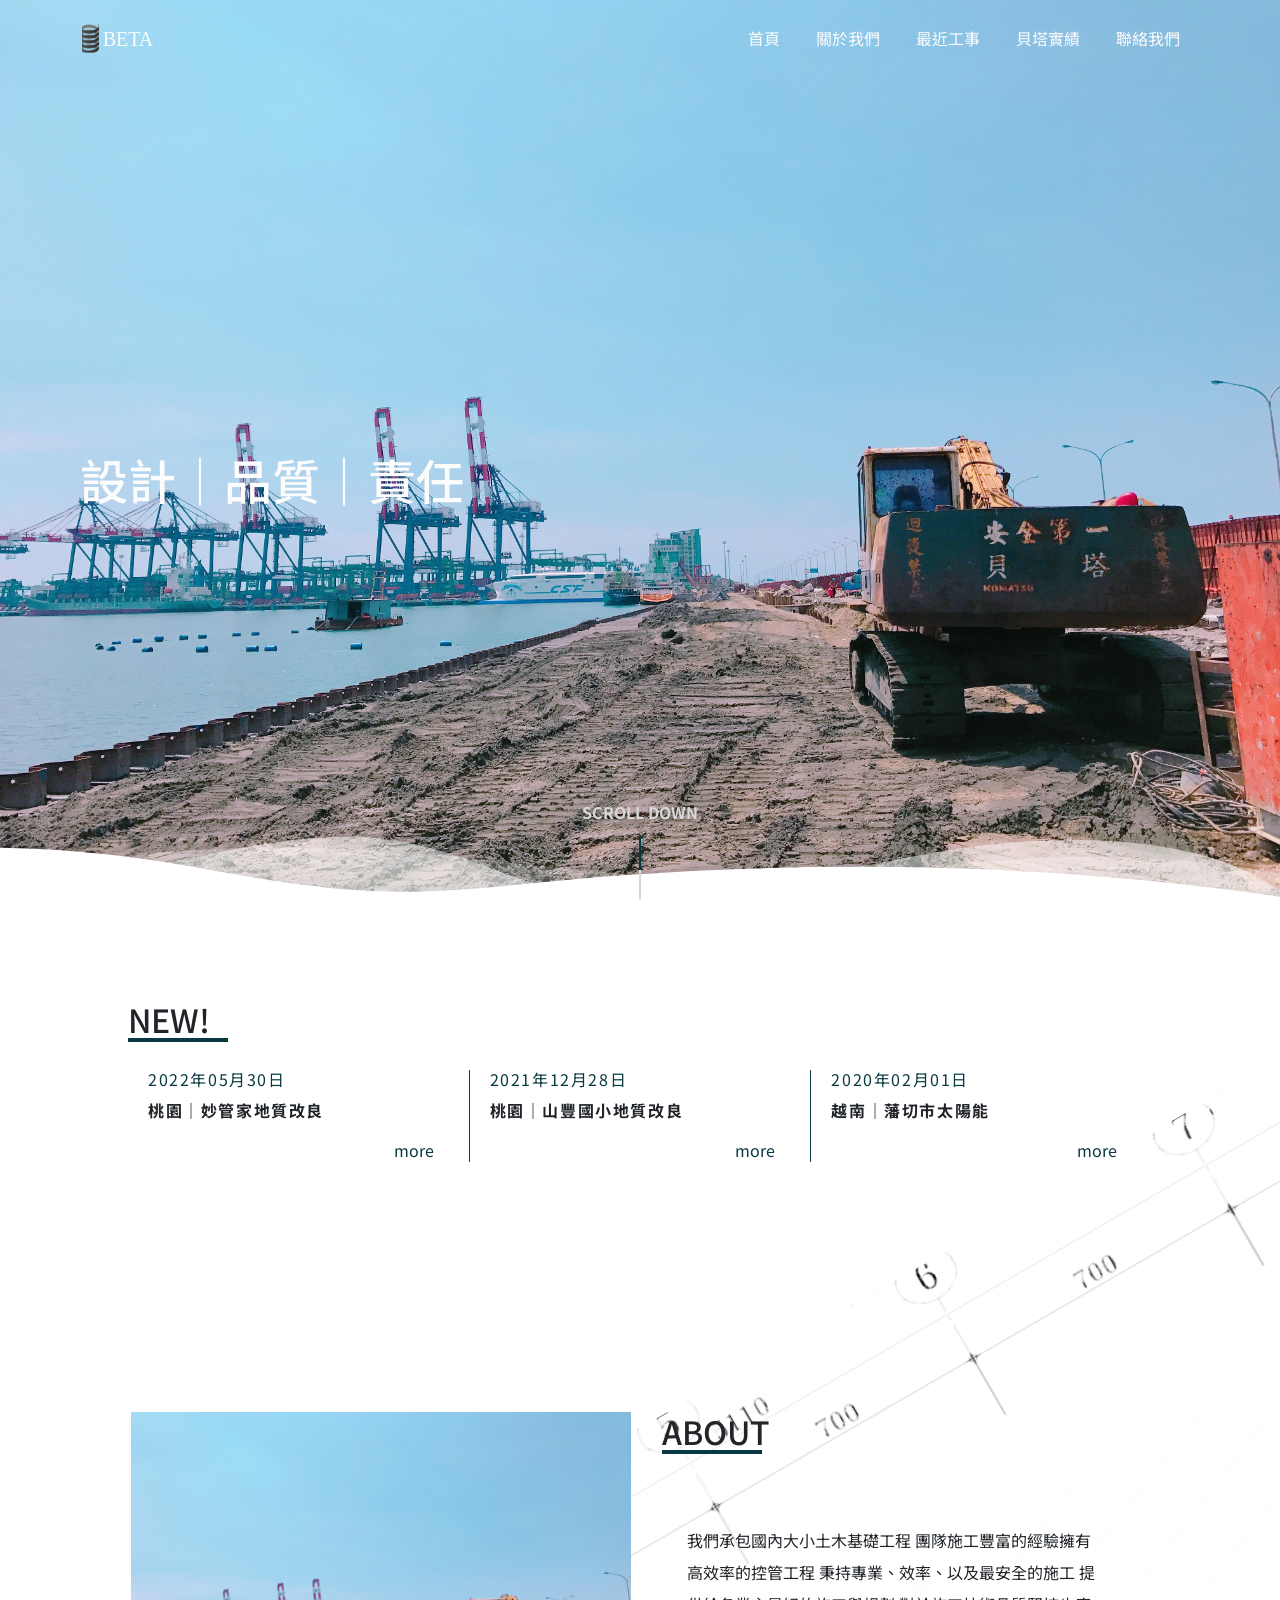
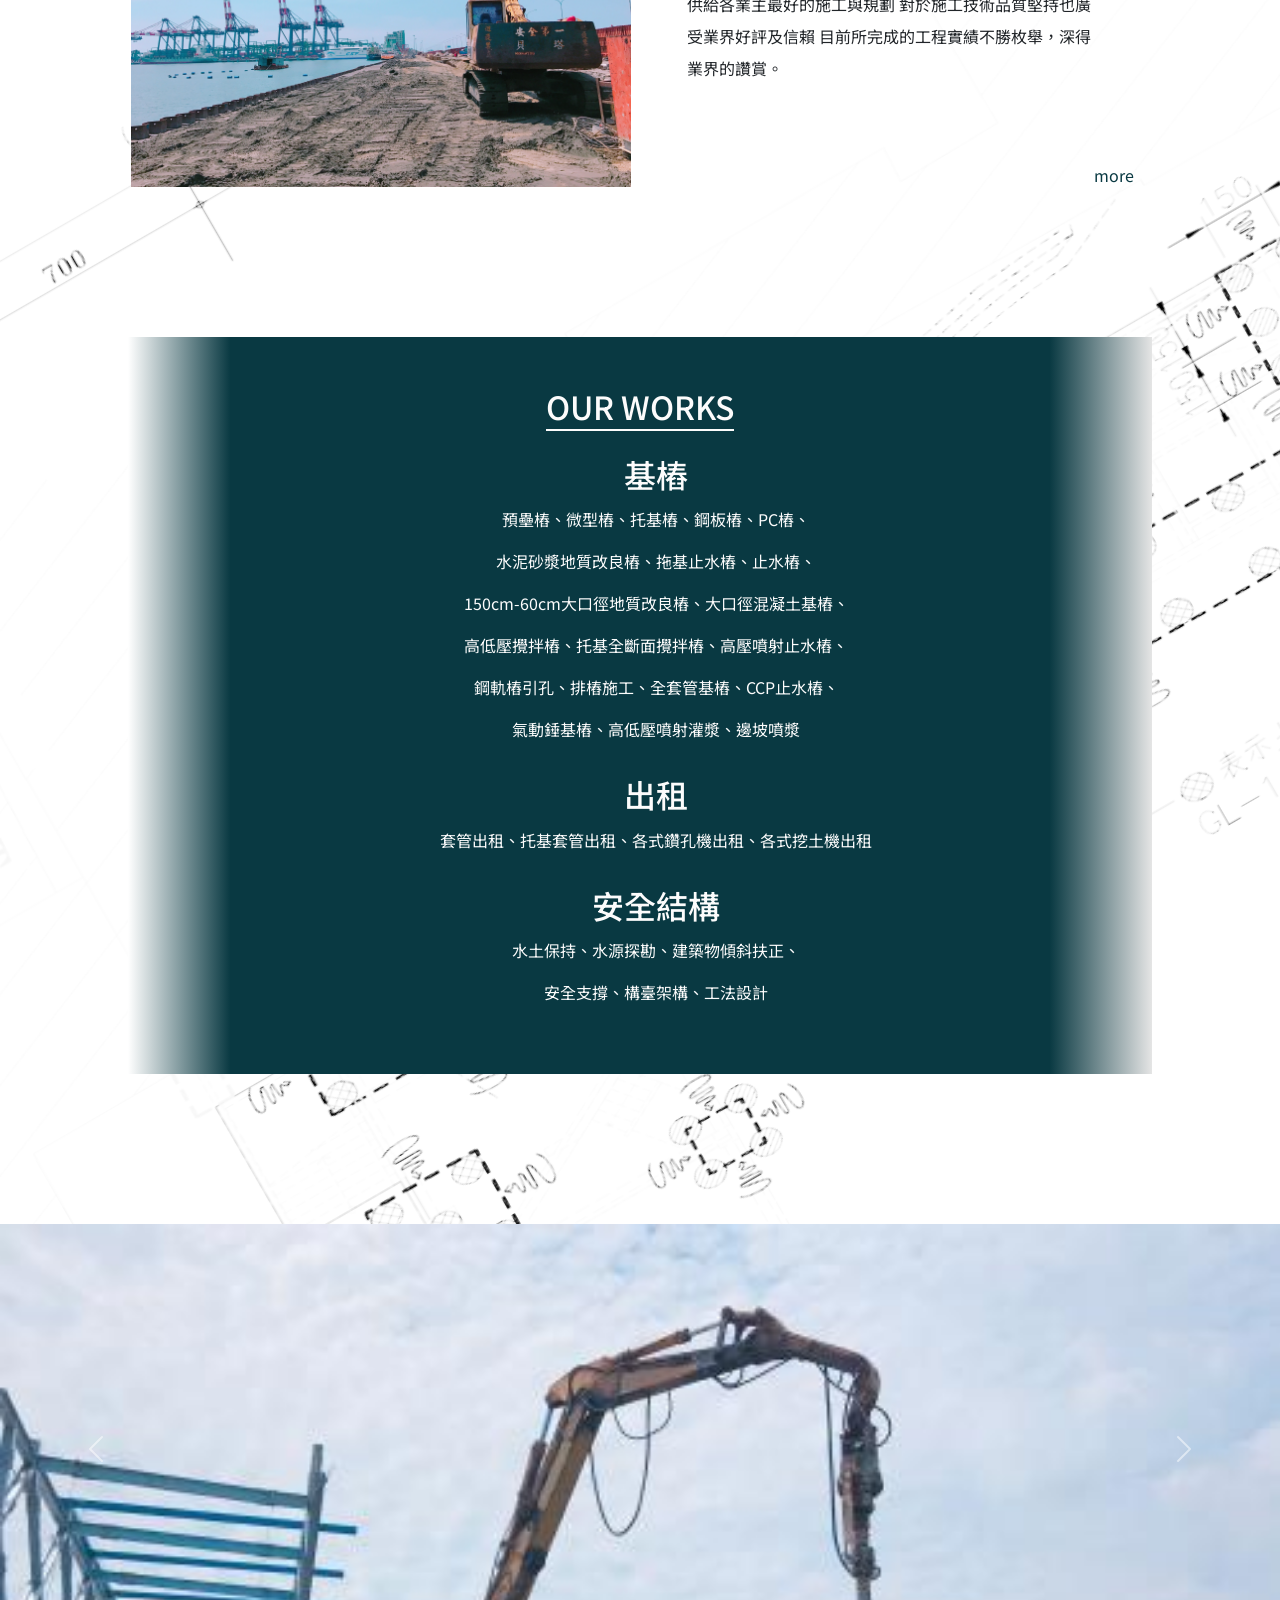
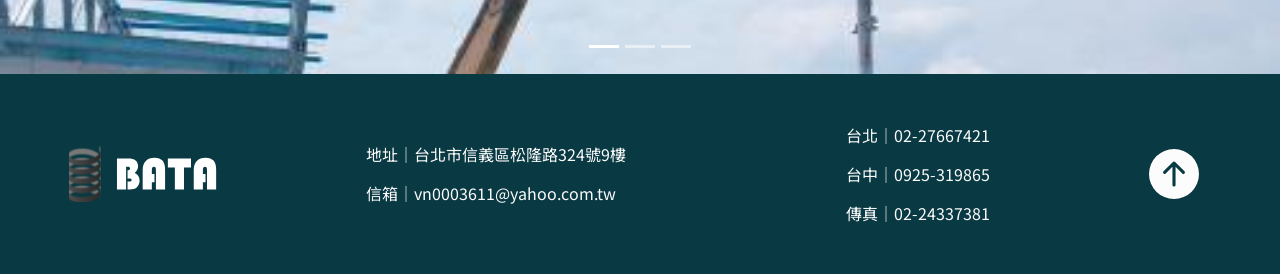
==== commit 95b6d61a: "test - stro ＆ news 圖片" ====
--- a/index.html
+++ b/index.html
@@ -117,8 +117,8 @@
 		<article class="about">
 			<div class="about__wrap">
 				<article class="about__img">
-					<img src="./img/about/IMG_3250.JPG"
-							 alt="">
+					<img src="./img/header/2.jpg"
+							 alt="施工照片">
 				</article>
 				<article class="about__txt">
 					<h1>ABOUT</h1>
--- a/style/style.css
+++ b/style/style.css
@@ -997,6 +997,10 @@
   }
 }
 
+.news {
+  overflow: hidden;
+}
+
 .news__main {
   position: relative;
   background-color: #fcfcfc;
@@ -1012,7 +1016,7 @@
 }
 
 .news__title {
-  background-image: url(../../img/about/bg.png);
+  background-image: url(../img/news-page/bg.svg);
   background-position: center;
   -o-object-fit: cover;
      object-fit: cover;
@@ -1045,6 +1049,19 @@
   -webkit-box-direction: normal;
       -ms-flex-direction: column;
           flex-direction: column;
+}
+
+@media (max-width: 859px) {
+  .news__list ul {
+    width: 80%;
+  }
+}
+
+@media (max-width: 420px) {
+  .news__list ul {
+    width: 100%;
+    padding: 0;
+  }
 }
 
 .news__list li {
@@ -1075,8 +1092,20 @@
   font-weight: bold;
 }
 
+@media (max-width: 420px) {
+  .news__list li h3 {
+    font-size: 0.7rem;
+  }
+}
+
 .news__list li p {
   margin: 10px 50px;
+}
+
+@media (max-width: 420px) {
+  .news__list li p {
+    font-size: 0.6rem;
+  }
 }
 
 .news__list li a {
@@ -1088,6 +1117,12 @@
 
 .news__list li a:hover {
   color: darkorange;
+}
+
+@media (max-width: 420px) {
+  .news__list li a {
+    font-size: 0.6rem;
+  }
 }
 
 .news__box {
@@ -1119,12 +1154,21 @@
 }
 
 .news__box h3 {
-  font-size: 1.2rem;
+  font-size: 1rem;
+  font-weight: 300;
 }
 
 .news__box h2 {
   margin: 20px 0;
   font-size: 1.5rem;
+  font-weight: bold;
+  color: #093942;
+}
+
+@media (max-width: 420px) {
+  .news__box h2 {
+    font-size: 1rem;
+  }
 }
 
 .news__box a {
@@ -1140,13 +1184,14 @@
   color: darkorange;
 }
 
-.news__box img {
-  width: 100%;
-  height: 100%;
-}
-
 .news__img {
   width: 560px;
+}
+
+@media (max-width: 420px) {
+  .news__img {
+    width: 100%;
+  }
 }
 
 .news__img img {
@@ -1160,7 +1205,7 @@
 
 @media (max-width: 420px) {
   .news__wrap {
-    min-height: 80vh;
+    min-height: 55vh;
   }
 }
 
@@ -1221,7 +1266,7 @@
 .stroy__logo {
   height: 100vh;
   width: 90%;
-  background-image: url(../../img/about/LogoBig2.svg);
+  background-image: url(../img/story/Logo.svg);
   background-position: 100% 50%;
   background-size: contain;
   background-repeat: no-repeat;
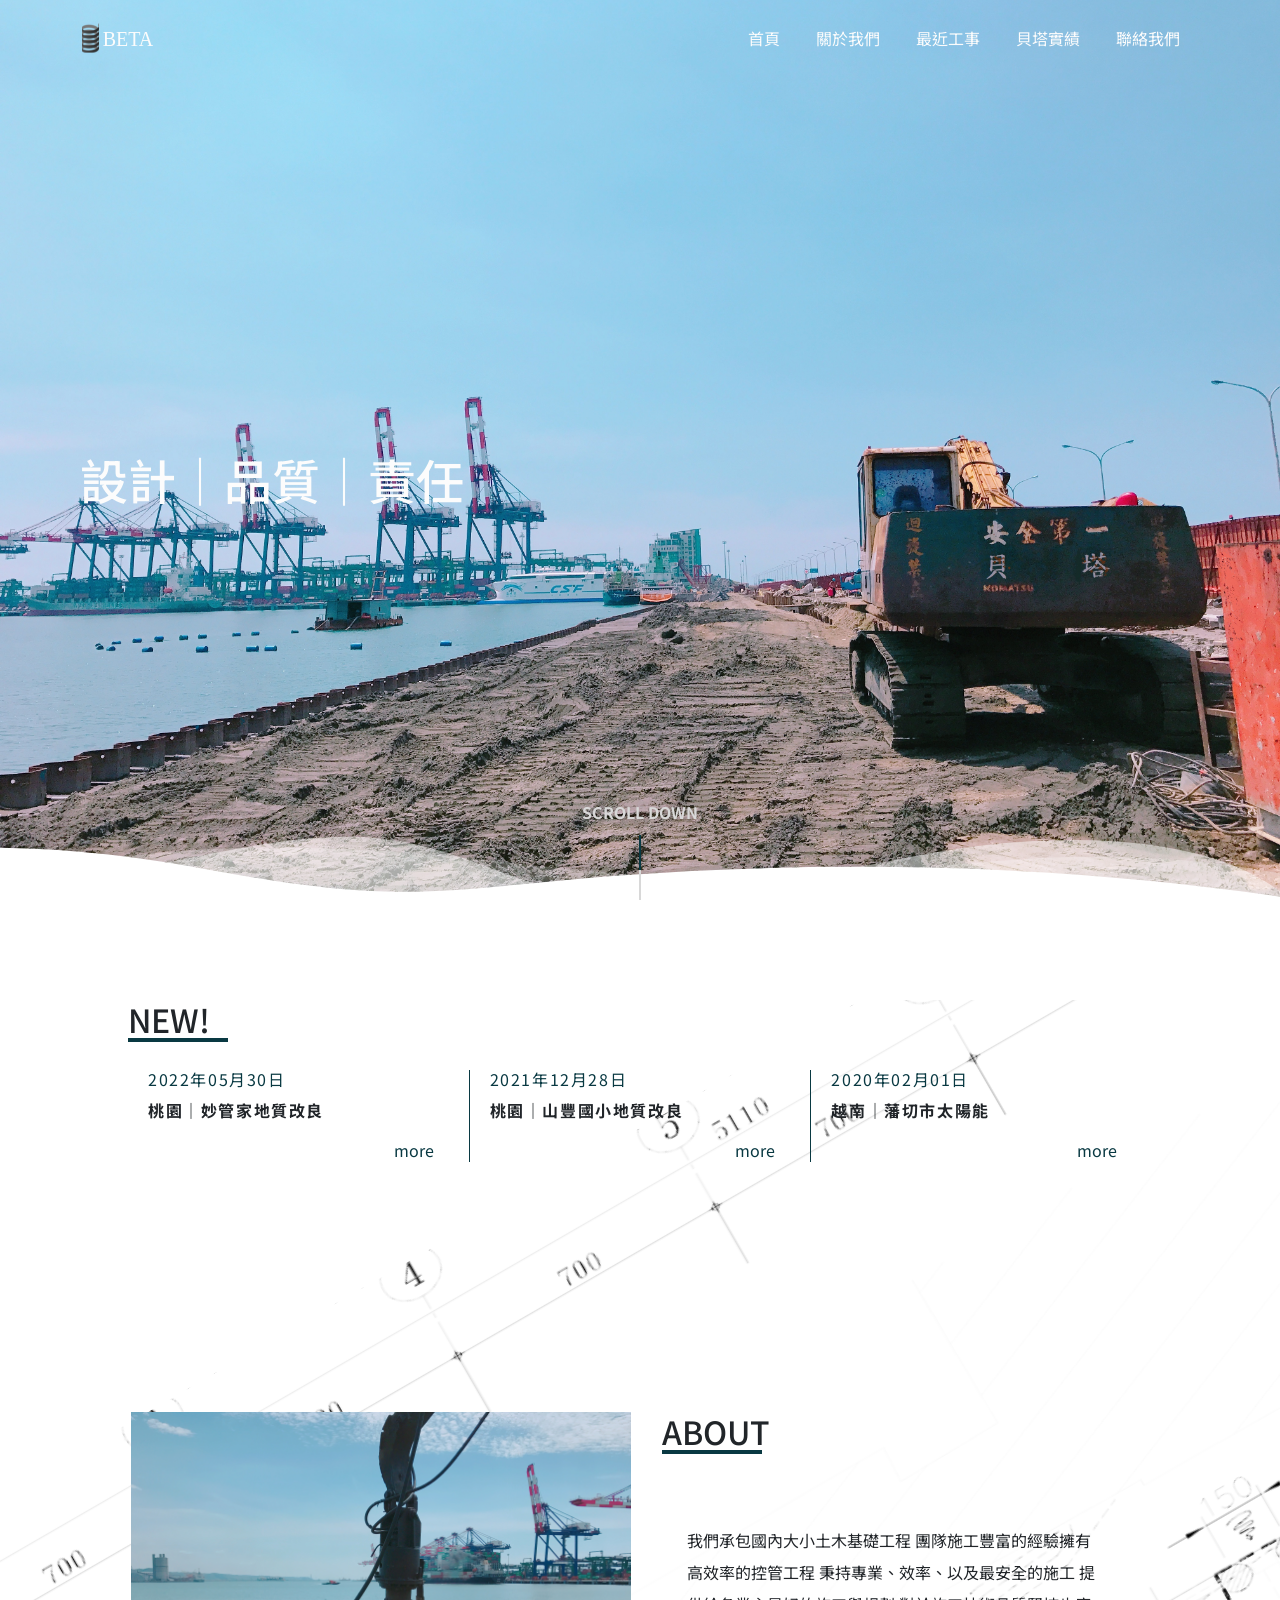
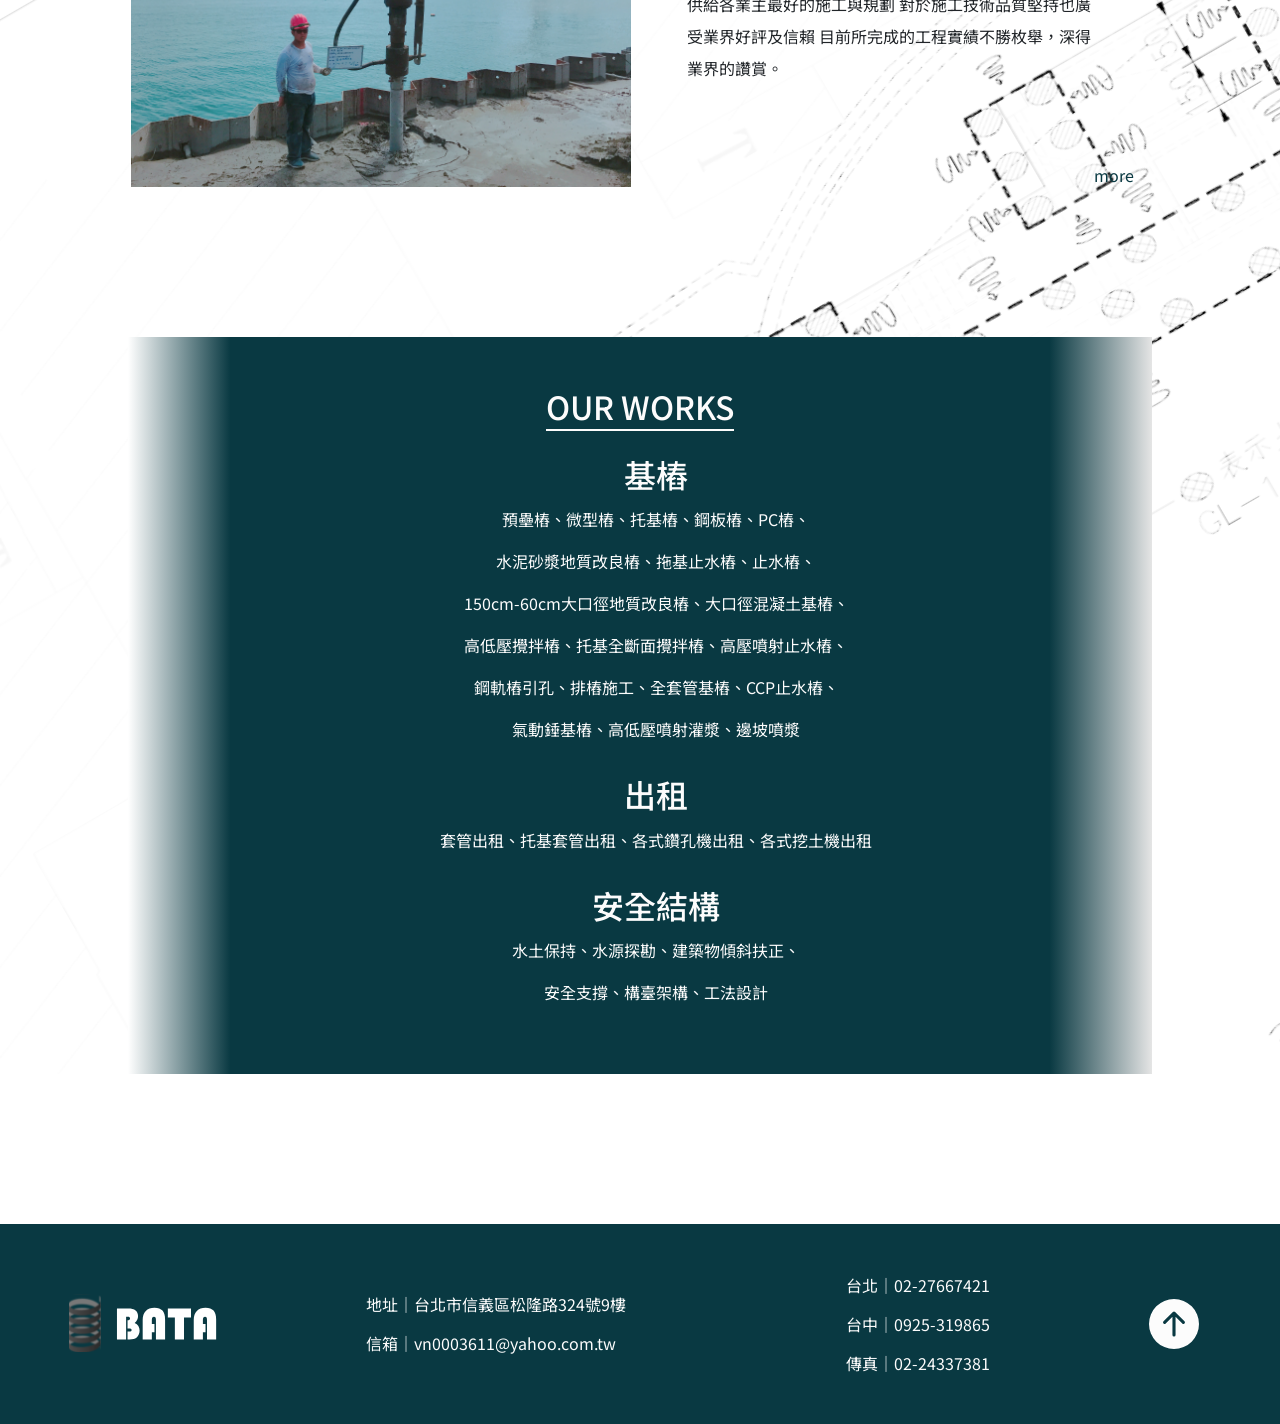
==== commit f0d6287d: "最後" ====
--- a/index.html
+++ b/index.html
@@ -117,7 +117,7 @@
 		<article class="about">
 			<div class="about__wrap">
 				<article class="about__img">
-					<img src="./img/header/2.jpg"
+					<img src="./img/about/首頁.JPG"
 							 alt="施工照片">
 				</article>
 				<article class="about__txt">
@@ -160,72 +160,6 @@
 				</ul>
 			</div>
 		</article>
-		<div id="carouselExampleCaptions"
-				 class="carousel slide"
-				 data-bs-ride="carousel">
-			<div class="carousel-indicators">
-				<button type="button"
-								data-bs-target="#carouselExampleCaptions"
-								data-bs-slide-to="0"
-								class="active"
-								aria-current="true"
-								aria-label="Slide 1"></button>
-				<button type="button"
-								data-bs-target="#carouselExampleCaptions"
-								data-bs-slide-to="1"
-								aria-label="Slide 2"></button>
-				<button type="button"
-								data-bs-target="#carouselExampleCaptions"
-								data-bs-slide-to="2"
-								aria-label="Slide 3"></button>
-			</div>
-			<div class="carousel-inner"
-					 style="height: 450px;">
-				<div class="carousel-item active">
-					<img src="./img/project/台北港B區基樁.jpeg"
-							 class="d-block w-100"
-							 alt="...">
-					<div class="carousel-caption d-none d-md-block">
-						<h5>First slide label</h5>
-						<p>Some representative placeholder content for the first slide.</p>
-					</div>
-				</div>
-				<div class="carousel-item">
-					<img src="./img/project/台北港B區基樁.jpeg"
-							 class="d-block w-100"
-							 alt="...">
-					<div class="carousel-caption d-none d-md-block">
-						<h5>Second slide label</h5>
-						<p>Some representative placeholder content for the second slide.</p>
-					</div>
-				</div>
-				<div class="carousel-item">
-					<img src="./img/project/台北港B區基樁.jpeg"
-							 class="d-block w-100"
-							 alt="...">
-					<div class="carousel-caption d-none d-md-block">
-						<h5>Third slide label</h5>
-						<p>Some representative placeholder content for the third slide.</p>
-					</div>
-				</div>
-			</div>
-			<button class="carousel-control-prev"
-							type="button"
-							data-bs-target="#carouselExampleCaptions"
-							data-bs-slide="prev">
-				<span class="carousel-control-prev-icon"
-							aria-hidden="true"></span>
-				<span class="visually-hidden">Previous</span>
-			</button>
-			<button class="carousel-control-next"
-							type="button"
-							data-bs-target="#carouselExampleCaptions"
-							data-bs-slide="next">
-				<span class="carousel-control-next-icon"
-							aria-hidden="true"></span>
-				<span class="visually-hidden">Next</span>
-			</button>
-		</div>
 	</main>
 	<footer>
 		<img src="./img/header/logoAll-light.svg"
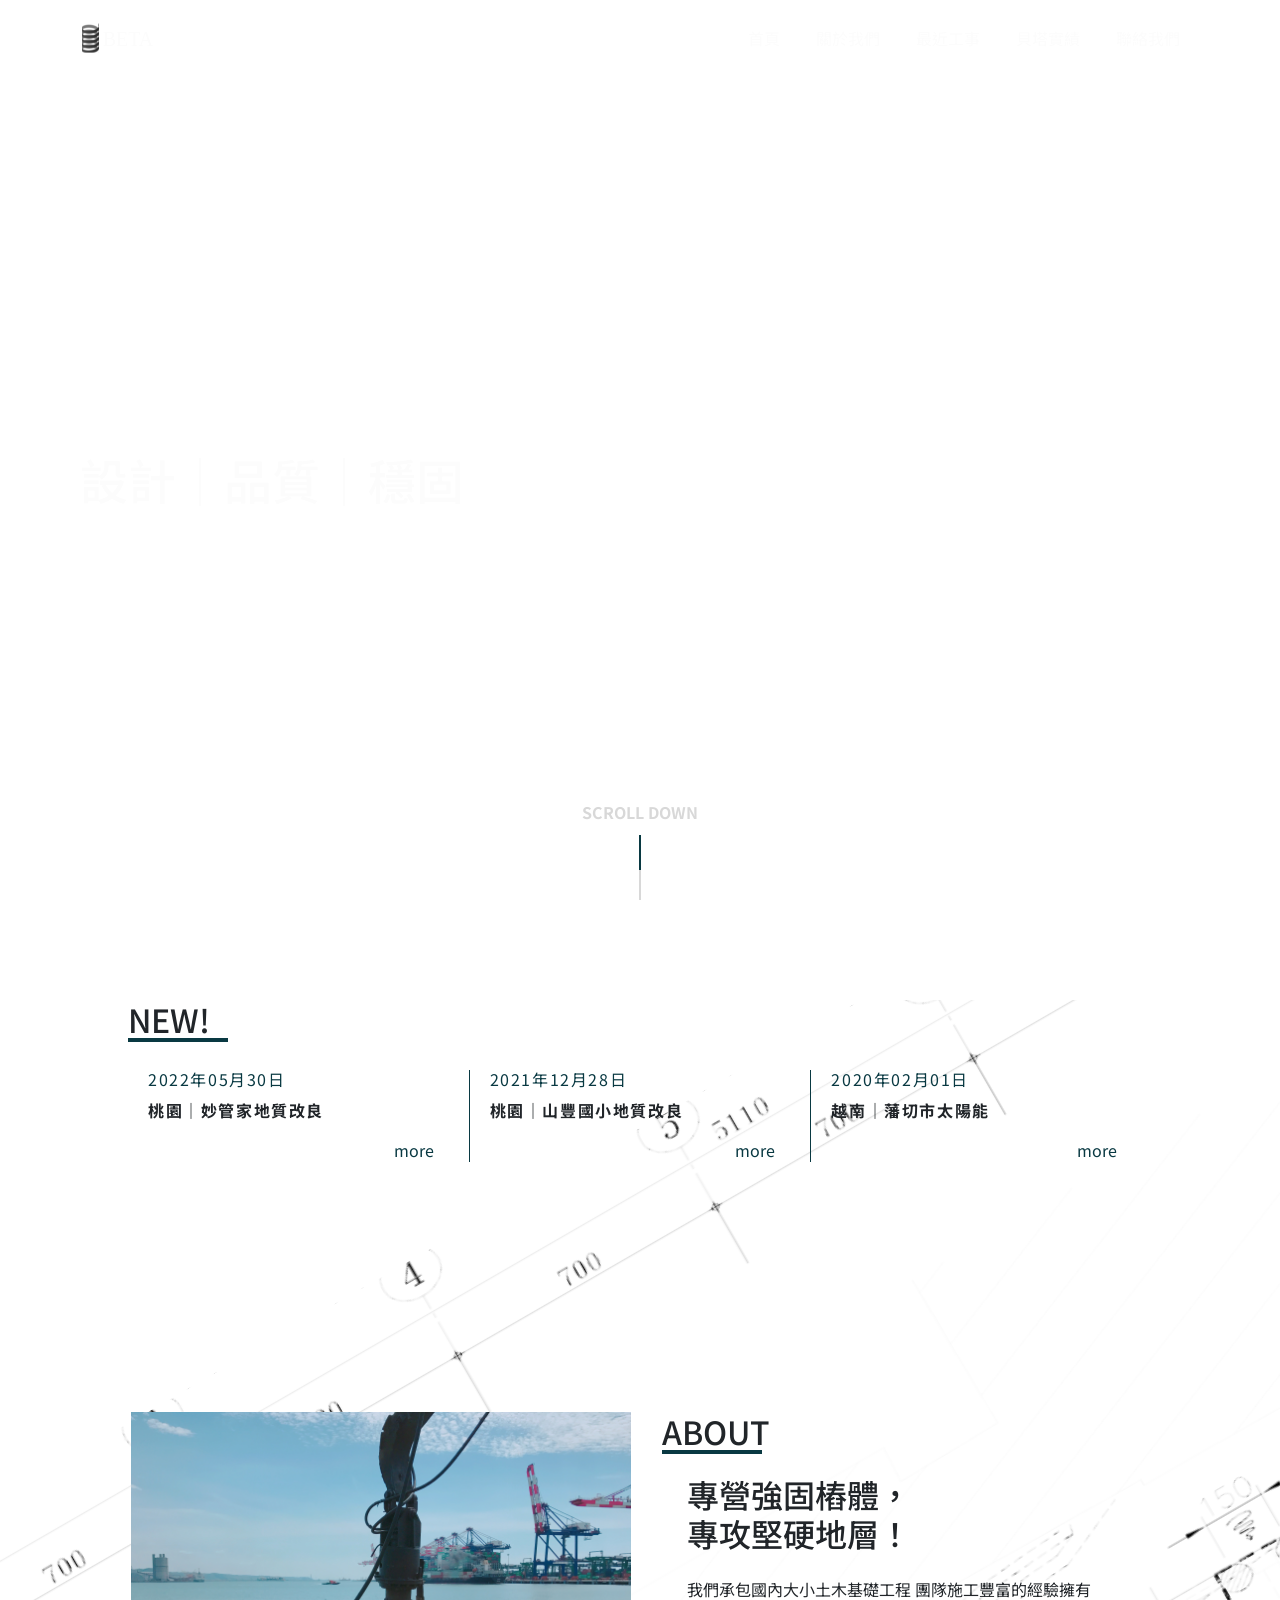
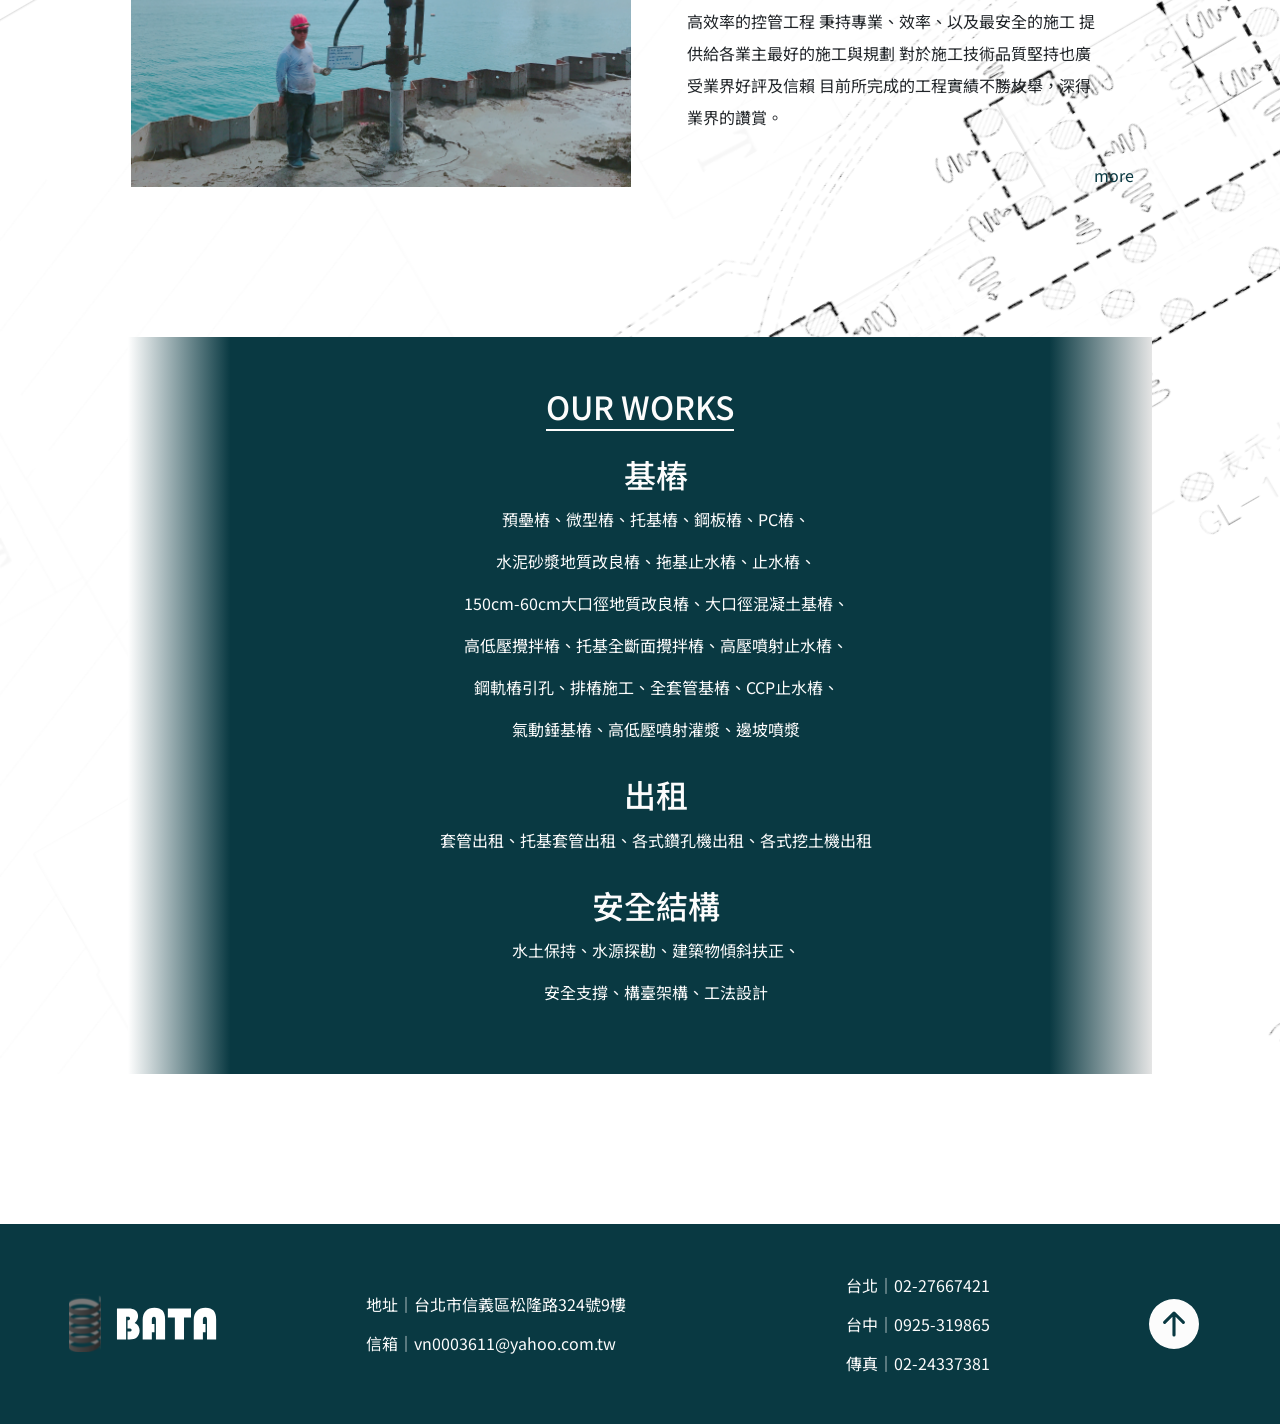
==== commit 8e66805e: "最終2‘ git commit -m 最終2 ‘" ====
--- a/index.html
+++ b/index.html
@@ -20,11 +20,11 @@
 </head>
 
 <body>
-	<div class="intro">
+	<!-- <div class="intro">
 		<h1 class="logo-loading">
 			<span class="logo">BE</span><span class="logo">TA</span>
 		</h1>
-	</div>
+	</div> -->
 	<header>
 		<div class="container">
 			<nav class="navbar navbar-expand-md navbar-light">
@@ -75,7 +75,7 @@
 		</div>
 		<div class="title"
 				 data-aos="fade-left">
-			<h1>設計｜品質｜責任</h1>
+			<h1>設計｜品質｜穩固</h1>
 		</div>
 		<div class="title">
 			<h1></h1>
@@ -122,6 +122,7 @@
 				</article>
 				<article class="about__txt">
 					<h1>ABOUT</h1>
+					<h2>專營強固樁體，<br>專攻堅硬地層！</h2>
 					<p>我們承包國內大小土木基礎工程
 						團隊施工豐富的經驗擁有高效率的控管工程
 						秉持專業、效率、以及最安全的施工
--- a/style/style.css
+++ b/style/style.css
@@ -5,28 +5,25 @@
   padding: 0;
   text-decoration: none;
   list-style: none;
-  -webkit-box-sizing: border-box;
-          box-sizing: border-box;
-  font-family: 'Noto Sans TC', sans-serif;
-}
-
-.info h1, .about__txt h1, .works__wrap h1 {
+  box-sizing: border-box;
+  font-family: "Noto Sans TC", sans-serif;
+}
+
+.works__wrap h1, .about__txt h1, .info h1 {
   width: 100px;
   display: inline;
   font-size: 2rem;
   border-bottom: 4px #093942 solid;
 }
 
-.info__item a, .about__txt a {
+.about__txt a, .info__item a {
   color: #093942;
-  -webkit-transition: all 400ms ease-in;
   transition: all 400ms ease-in;
   text-align: right;
   padding-right: 15px;
   text-decoration: none;
 }
-
-.info__item a:hover, .about__txt a:hover {
+.about__txt a:hover, .info__item a:hover {
   color: darkorange;
 }
 
@@ -38,42 +35,33 @@
   width: 100%;
   height: 100vh;
   background-color: #093942;
-  -webkit-transition: all 1s;
   transition: all 1s;
 }
-
 .intro .logo-loading {
   position: absolute;
   top: 50%;
   left: 50%;
-  -webkit-transform: translate(-50%, -50%);
-          transform: translate(-50%, -50%);
-}
-
+  transform: translate(-50%, -50%);
+}
 .intro span {
-  font-family: 'Bauhaus 93';
+  font-family: "Bauhaus 93";
   font-weight: 400;
   color: #fcfcfc;
 }
-
 .intro .logo {
   position: relative;
   display: inline-block;
   bottom: -20px;
   opacity: 0;
 }
-
 .intro .logo.active {
   bottom: 0;
   opacity: 1;
-  -webkit-transition: ease-in-out 0.5s;
   transition: ease-in-out 0.5s;
 }
-
 .intro .logo.fade {
   bottom: 150px;
   opacity: 0;
-  -webkit-transition: ease-in-out 0.5s;
   transition: ease-in-out 0.5s;
 }
 
@@ -84,37 +72,41 @@
 }
 
 header {
-  display: -webkit-box;
-  display: -ms-flexbox;
-  display: flex;
-  -webkit-box-orient: vertical;
-  -webkit-box-direction: normal;
-      -ms-flex-direction: column;
-          flex-direction: column;
-  -webkit-box-pack: justify;
-      -ms-flex-pack: justify;
-          justify-content: space-between;
+  display: flex;
+  flex-direction: column;
+  justify-content: space-between;
   height: 100vh;
-  background-image: url(../img/header/2.jpg);
+  animation: identifier 20s ease-in-out infinite;
   background-position: center center;
   background-size: cover;
-}
-
+  background-repeat: no-repeat;
+}
 @media (max-width: 859px) {
   header {
     background-position: right;
   }
 }
-
+@keyframes identifier {
+  0% {
+    background-image: url(../img/header/1.jpg);
+  }
+  50% {
+    background-image: url(../img/header/2.jpg);
+  }
+  75% {
+    background-image: url(../img/header/3.jpg);
+  }
+  100% {
+    background-image: url(../img/header/1.jpg);
+  }
+}
 header .title {
   color: #fcfcfc;
   margin-left: 80px;
 }
-
 header .title h1 {
   font-size: 3rem;
 }
-
 @media (max-width: 420px) {
   header .title {
     margin-bottom: 50px;
@@ -132,24 +124,21 @@
   width: 100%;
   overflow: hidden;
   line-height: 0;
-  -webkit-transform: rotate(180deg);
-          transform: rotate(180deg);
-}
-
+  transform: rotate(180deg);
+}
 .custom-shape svg {
   position: relative;
   display: block;
   width: calc(130% + 1.3px);
   height: 69px;
 }
-
 .custom-shape .shape-fill {
   fill: #FFFFFF;
 }
 
 .hidden {
   overflow: hidden;
-  font-family: 'Bauhaus 93';
+  font-family: "Bauhaus 93";
   color: #fcfcfc;
 }
 
@@ -162,28 +151,20 @@
   position: relative;
   display: inline-block;
 }
-
 .nav-link::before {
-  content: '';
+  content: "";
   position: absolute;
   left: 50%;
   bottom: 0;
   width: 100%;
   height: 2px;
   background-color: darkorange;
-  -webkit-transform-origin: center;
-          transform-origin: center;
-  -webkit-transform: translate(-50%, 0) scaleX(0);
-          transform: translate(-50%, 0) scaleX(0);
-  -webkit-transition: -webkit-transform 0.3s ease-in-out;
-  transition: -webkit-transform 0.3s ease-in-out;
+  transform-origin: center;
+  transform: translate(-50%, 0) scaleX(0);
   transition: transform 0.3s ease-in-out;
-  transition: transform 0.3s ease-in-out, -webkit-transform 0.3s ease-in-out;
-}
-
+}
 .nav-link:hover::before {
-  -webkit-transform: translate(-50%, 0) scaleX(1);
-          transform: translate(-50%, 0) scaleX(1);
+  transform: translate(-50%, 0) scaleX(1);
 }
 
 .container__wrap {
@@ -218,12 +199,10 @@
   right: 0;
   width: 2px;
 }
-
 .scroll-down-bar::before {
-  -webkit-animation: scrollDown 1.5s infinite;
-          animation: scrollDown 1.5s infinite;
+  animation: scrollDown 1.5s infinite;
   background: #093942;
-  content: '';
+  content: "";
   display: inline-block;
   height: 35px;
   left: 0;
@@ -233,44 +212,19 @@
   z-index: 1;
 }
 
-@-webkit-keyframes scrollDown {
-  0% {
-    -webkit-transform: translate3d(0, -32px, 0);
-            transform: translate3d(0, -32px, 0);
-  }
-  50% {
-    -webkit-animation-timing-function: ease-out;
-            animation-timing-function: ease-out;
-    -webkit-transform: translate3d(0, 0, 0);
-            transform: translate3d(0, 0, 0);
-  }
-  100% {
-    -webkit-animation-timing-function: ease-in;
-            animation-timing-function: ease-in;
-    -webkit-transform: translate3d(0, 65px, 0);
-            transform: translate3d(0, 65px, 0);
-  }
-}
-
 @keyframes scrollDown {
   0% {
-    -webkit-transform: translate3d(0, -32px, 0);
-            transform: translate3d(0, -32px, 0);
+    transform: translate3d(0, -32px, 0);
   }
   50% {
-    -webkit-animation-timing-function: ease-out;
-            animation-timing-function: ease-out;
-    -webkit-transform: translate3d(0, 0, 0);
-            transform: translate3d(0, 0, 0);
+    animation-timing-function: ease-out;
+    transform: translate3d(0, 0, 0);
   }
   100% {
-    -webkit-animation-timing-function: ease-in;
-            animation-timing-function: ease-in;
-    -webkit-transform: translate3d(0, 65px, 0);
-            transform: translate3d(0, 65px, 0);
-  }
-}
-
+    animation-timing-function: ease-in;
+    transform: translate3d(0, 65px, 0);
+  }
+}
 .main {
   background-image: url(../../img/work/1.svg);
   background-position: center center;
@@ -279,57 +233,31 @@
 
 .info {
   width: 80%;
-  display: -webkit-box;
-  display: -ms-flexbox;
-  display: flex;
-  -webkit-box-orient: vertical;
-  -webkit-box-direction: normal;
-      -ms-flex-direction: column;
-          flex-direction: column;
-  -webkit-box-pack: center;
-      -ms-flex-pack: center;
-          justify-content: center;
+  display: flex;
+  flex-direction: column;
+  justify-content: center;
   margin: 100px auto 0 auto;
 }
-
 .info__list {
-  display: -webkit-box;
-  display: -ms-flexbox;
   display: flex;
   margin-top: 20px;
-  -webkit-box-pack: center;
-      -ms-flex-pack: center;
-          justify-content: center;
-}
-
+  justify-content: center;
+}
 @media (max-width: 859px) {
   .info__list {
-    -webkit-box-orient: vertical;
-    -webkit-box-direction: normal;
-        -ms-flex-direction: column;
-            flex-direction: column;
-  }
-}
-
+    flex-direction: column;
+  }
+}
 .info__item {
-  -webkit-box-flex: 1;
-      -ms-flex: 1;
-          flex: 1;
-  display: -webkit-box;
-  display: -ms-flexbox;
-  display: flex;
-  -webkit-box-orient: vertical;
-  -webkit-box-direction: normal;
-      -ms-flex-direction: column;
-          flex-direction: column;
+  flex: 1;
+  display: flex;
+  flex-direction: column;
   padding: 0 20px;
   border-right: 1px #093942 solid;
 }
-
 .info__item:last-child {
   border: 0;
 }
-
 @media (max-width: 859px) {
   .info__item {
     padding-bottom: 25px;
@@ -337,27 +265,23 @@
     border-bottom: 1px #093942 solid;
   }
 }
-
 @media (max-width: 420px) {
   .info__item {
     width: 100%;
     margin: 20px 0;
   }
 }
-
 .info__item h2 {
   font-size: 1rem;
   letter-spacing: 0.1rem;
   font-weight: 400;
   color: #093942;
 }
-
 @media (max-width: 859px) {
   .info__item h2 {
     margin-top: 10px;
   }
 }
-
 .info__item p {
   letter-spacing: 0.1rem;
   font-weight: bold;
@@ -366,129 +290,99 @@
 .about {
   margin-top: 250px;
 }
-
 @media (max-width: 859px) {
   .about {
     margin-top: 100px;
   }
 }
-
 .about__wrap {
   width: 80%;
-  display: -webkit-box;
-  display: -ms-flexbox;
   display: flex;
   margin: 0 auto;
 }
-
 @media (max-width: 859px) {
   .about__wrap {
-    -webkit-box-orient: vertical;
-    -webkit-box-direction: normal;
-        -ms-flex-direction: column;
-            flex-direction: column;
-  }
-}
-
+    flex-direction: column;
+  }
+}
 .about__img {
   width: 500px;
   margin: 0 auto;
 }
-
 @media (max-width: 859px) {
   .about__img {
     width: 80%;
   }
 }
-
 @media (max-width: 420px) {
   .about__img {
     width: 100%;
   }
 }
-
 .about__img img {
   width: 100%;
   vertical-align: middle;
 }
-
 .about__txt {
   width: 50%;
   margin: 0 auto;
-  display: -webkit-box;
-  display: -ms-flexbox;
-  display: flex;
-  -webkit-box-orient: vertical;
-  -webkit-box-direction: normal;
-      -ms-flex-direction: column;
-          flex-direction: column;
-  -webkit-box-pack: justify;
-      -ms-flex-pack: justify;
-          justify-content: space-between;
-}
-
+  display: flex;
+  flex-direction: column;
+  justify-content: space-between;
+}
 @media (max-width: 859px) {
   .about__txt {
     width: 100%;
     margin-top: 20px;
   }
 }
-
 .about__txt h1 {
   margin-left: 25px;
 }
-
+.about__txt h2 {
+  padding: 0 50px;
+}
 .about__txt p {
   padding: 0 50px;
   line-height: 2rem;
 }
-
 @media (max-width: 859px) {
   .about__txt p {
     margin-top: 15px;
     padding: 0 25px;
   }
 }
-
 @media (max-width: 420px) {
   .about__txt p {
     padding: 0;
   }
 }
-
 .works {
   background-image: url(../../img/work/平面底圖.svg);
   background-position: center right;
-  -o-object-fit: cover;
-     object-fit: cover;
-  background: -webkit-gradient(linear, left top, right top, from(#ffffff), color-stop(10%, #093942), color-stop(90%, #093942), to(#e5e5e5));
+  object-fit: cover;
   background: linear-gradient(to right, #ffffff 0%, #093942 10%, #093942 90%, #e5e5e5 100%);
   width: 80%;
   margin: 150px auto;
   padding: 50px 0;
 }
-
 @media (max-width: 420px) {
   .works {
     width: 100%;
   }
 }
-
 .works__wrap {
   text-align: center;
 }
-
 .works__wrap h1 {
   color: #fcfcfc;
   border-bottom: 2px solid #fcfcfc;
 }
-
 .works__wrap ul {
   margin-top: 30px;
   color: #fcfcfc;
   line-height: 2rem;
 }
-
 @media (max-width: 420px) {
   .works__wrap ul {
     font-size: 0.8rem;
@@ -496,15 +390,12 @@
 }
 
 .card {
-  -webkit-box-shadow: 10px 10px 10px #eff8ff;
-          box-shadow: 10px 10px 10px #eff8ff;
-}
-
+  box-shadow: 10px 10px 10px rgb(239, 248, 255);
+}
 .card .card-body .btn {
   border: 1px solid #093942;
   color: #093942;
 }
-
 .card .card-body .btn:hover {
   background-color: #093942;
   color: #fcfcfc;
@@ -514,80 +405,54 @@
   width: 100%;
   height: 200px;
   background-color: #093942;
-  -ms-flex-pack: distribute;
-      justify-content: space-around;
-  -webkit-box-align: center;
-      -ms-flex-align: center;
-          align-items: center;
-  display: -webkit-box;
-  display: -ms-flexbox;
-  display: flex;
-}
-
+  justify-content: space-around;
+  align-items: center;
+  display: flex;
+}
 @media (max-width: 859px) {
   footer {
     height: 400px;
-    -webkit-box-orient: vertical;
-    -webkit-box-direction: normal;
-        -ms-flex-direction: column;
-            flex-direction: column;
-  }
-}
-
+    flex-direction: column;
+  }
+}
 footer img {
   width: 150px;
 }
-
 footer .footer__content {
   color: #fcfcfc;
-  display: -webkit-box;
-  display: -ms-flexbox;
-  display: flex;
-  -webkit-box-align: center;
-      -ms-flex-align: center;
-          align-items: center;
-}
-
+  display: flex;
+  align-items: center;
+}
 @media (max-width: 859px) {
   footer .footer__content {
-    -webkit-box-orient: vertical;
-    -webkit-box-direction: normal;
-        -ms-flex-direction: column;
-            flex-direction: column;
-  }
-}
-
+    flex-direction: column;
+  }
+}
 footer .footer__content ul {
   margin-bottom: 0;
   padding-left: 0;
 }
-
 @media (max-width: 859px) {
   footer .footer__content ul {
     margin-top: 20px;
   }
 }
-
 footer .footer__content ul li {
   line-height: 1.8rem;
 }
-
 footer .footer__content .ul__second {
   margin-left: 200px;
 }
-
 @media (max-width: 859px) {
   footer .footer__content .ul__second {
     margin-left: 0;
   }
 }
-
 footer #btn {
   border: none;
   color: #fcfcfc;
   background: none;
 }
-
 footer #btn:hover {
   color: darkorange;
 }
@@ -595,22 +460,14 @@
 .content {
   width: 100%;
 }
-
 .content__form {
-  display: -webkit-box;
-  display: -ms-flexbox;
-  display: flex;
-  -webkit-box-orient: vertical;
-  -webkit-box-direction: normal;
-      -ms-flex-direction: column;
-          flex-direction: column;
-}
-
+  display: flex;
+  flex-direction: column;
+}
 .content__form h2 {
   margin: 10px auto;
   font-weight: bold;
 }
-
 .content__form .sub__btn {
   background-color: #093942;
   padding: 10px;
@@ -619,44 +476,30 @@
   display: block;
   margin: 20px auto;
 }
-
 .content__main {
   width: 60%;
   margin: 100px auto;
 }
-
 @media (max-width: 859px) {
   .content__main {
     width: 80%;
   }
 }
-
 .content__main h2 {
   text-align: center;
   font-weight: bold;
 }
-
 .content__wrap {
   color: #fcfcfc;
   background-color: #093942;
 }
-
 .content__txt {
   padding: 20px 0;
-  display: -webkit-box;
-  display: -ms-flexbox;
-  display: flex;
-  -webkit-box-align: center;
-      -ms-flex-align: center;
-          align-items: center;
-  -ms-flex-pack: distribute;
-      justify-content: space-around;
-  -webkit-box-orient: vertical;
-  -webkit-box-direction: normal;
-      -ms-flex-direction: column;
-          flex-direction: column;
-}
-
+  display: flex;
+  align-items: center;
+  justify-content: space-around;
+  flex-direction: column;
+}
 .content__num {
   width: 80%;
   margin: 10px 0px;
@@ -664,30 +507,25 @@
   text-align: center;
   border-bottom: 1px #fcfcfc solid;
 }
-
 @media (max-width: 859px) {
   .content__num {
     width: 100%;
   }
 }
-
 .content h4 {
   text-align: center;
   font-size: 1rem;
   padding-bottom: 20px;
 }
-
 @media (max-width: 420px) {
   .content h4 {
     font-size: 0.6rem;
   }
 }
-
 .content .email {
   width: 50%;
   font-size: 1.3rem;
 }
-
 @media (max-width: 420px) {
   .content .email {
     width: 100%;
@@ -700,49 +538,34 @@
 }
 
 .form-group {
-  display: -webkit-box;
-  display: -ms-flexbox;
-  display: flex;
-  -webkit-box-pack: center;
-      -ms-flex-pack: center;
-          justify-content: center;
-}
-
+  display: flex;
+  justify-content: center;
+}
 .form-group .content__title {
-  display: -webkit-box;
-  display: -ms-flexbox;
-  display: flex;
-  -webkit-box-orient: vertical;
-  -webkit-box-direction: normal;
-      -ms-flex-direction: column;
-          flex-direction: column;
+  display: flex;
+  flex-direction: column;
   color: #fcfcfc;
   background-color: #093942;
   width: 20%;
   margin-right: 20px;
 }
-
 @media (max-width: 859px) {
   .form-group .content__title {
     width: 40%;
   }
 }
-
 @media (max-width: 420px) {
   .form-group .content__title {
     width: 50%;
   }
 }
-
 .form-group .content__title label {
   margin-top: 25px;
   margin-left: 20px;
 }
-
 .form-group .content__input {
   width: 40%;
 }
-
 .form-group .content__input input,
 .form-group .content__input textarea {
   margin-top: 15px;
@@ -750,76 +573,48 @@
 
 .project__wrap {
   min-height: 90vh;
-  display: -webkit-box;
-  display: -ms-flexbox;
-  display: flex;
-  -webkit-box-orient: vertical;
-  -webkit-box-direction: normal;
-      -ms-flex-direction: column;
-          flex-direction: column;
-  -webkit-box-align: center;
-      -ms-flex-align: center;
-          align-items: center;
-}
-
+  display: flex;
+  flex-direction: column;
+  align-items: center;
+}
 .project__wrap h1 {
   padding-top: 40px;
   font-weight: bold;
   color: #093942;
   margin-bottom: 20px;
 }
-
 .project__list {
   width: 100%;
-  display: -webkit-box;
-  display: -ms-flexbox;
-  display: flex;
-  -webkit-box-pack: center;
-      -ms-flex-pack: center;
-          justify-content: center;
-  -ms-flex-wrap: wrap;
-      flex-wrap: wrap;
+  display: flex;
+  justify-content: center;
+  flex-wrap: wrap;
   margin: 20px 0px 30px 0px;
 }
-
 .project__item {
   margin: 20px 20px;
-  -webkit-transition: all .5s ease;
-  transition: all .5s ease;
-}
-
+  transition: all 0.5s ease;
+}
 .project__item img {
   width: 280px;
   height: 180px;
 }
-
 .project__item:hover {
-  -webkit-transform: scale(1.1);
-          transform: scale(1.1);
-}
-
+  transform: scale(1.1);
+}
 .project__txt {
-  display: -webkit-box;
-  display: -ms-flexbox;
-  display: flex;
-  -webkit-box-pack: justify;
-      -ms-flex-pack: justify;
-          justify-content: space-between;
-}
-
+  display: flex;
+  justify-content: space-between;
+}
 .project__txt p {
   font-weight: bold;
   margin: 0;
   color: #093942;
 }
-
 .project__txt a {
   color: #093942;
   text-decoration: none;
-  -webkit-transition: color 400ms ease;
   transition: color 400ms ease;
 }
-
 .project__txt a:hover {
   color: darkorange;
 }
@@ -827,7 +622,6 @@
 .layoutMask {
   display: none;
 }
-
 .layoutMask.active {
   display: block;
   width: 100%;
@@ -837,7 +631,6 @@
   bottom: 0;
   background-color: rgba(0, 0, 0, 0.8);
 }
-
 .layoutMask.active svg {
   position: fixed;
   top: 10px;
@@ -845,7 +638,6 @@
   color: #fff;
   cursor: pointer;
 }
-
 @media (max-width: 859px) {
   .layoutMask.active svg {
     top: 30px;
@@ -857,17 +649,14 @@
   position: fixed;
   top: 50%;
   left: 50%;
-  -webkit-transform: translate(-50%, -50%);
-          transform: translate(-50%, -50%);
+  transform: translate(-50%, -50%);
   z-index: 5;
 }
-
 @media (max-width: 859px) {
   .carousel-all {
     width: 100% !important;
   }
 }
-
 .carousel-all.active {
   display: none;
 }
@@ -875,11 +664,9 @@
 .btn-outline-primary {
   border-color: #093942;
 }
-
 .btn-outline-primary.active {
   border-color: #093942;
 }
-
 .btn-outline-primary.active:hover {
   border-color: #093942;
 }
@@ -888,13 +675,11 @@
   background-color: #fcfcfc;
   color: #093942;
 }
-
 .sortBtn:hover {
   background-color: darkorange;
   border-color: #093942;
   color: #fcfcfc;
 }
-
 .sortBtn.active {
   background-color: #093942;
   color: #fcfcfc;
@@ -907,224 +692,158 @@
 .about {
   margin-top: 250px;
 }
-
 @media (max-width: 859px) {
   .about {
     margin-top: 100px;
   }
 }
-
 .about__wrap {
   width: 80%;
-  display: -webkit-box;
-  display: -ms-flexbox;
   display: flex;
   margin: 0 auto;
 }
-
 @media (max-width: 859px) {
   .about__wrap {
-    -webkit-box-orient: vertical;
-    -webkit-box-direction: normal;
-        -ms-flex-direction: column;
-            flex-direction: column;
-  }
-}
-
+    flex-direction: column;
+  }
+}
 .about__img {
   width: 500px;
   margin: 0 auto;
 }
-
 @media (max-width: 859px) {
   .about__img {
     width: 80%;
   }
 }
-
 @media (max-width: 420px) {
   .about__img {
     width: 100%;
   }
 }
-
 .about__img img {
   width: 100%;
   vertical-align: middle;
 }
-
 .about__txt {
   width: 50%;
   margin: 0 auto;
-  display: -webkit-box;
-  display: -ms-flexbox;
-  display: flex;
-  -webkit-box-orient: vertical;
-  -webkit-box-direction: normal;
-      -ms-flex-direction: column;
-          flex-direction: column;
-  -webkit-box-pack: justify;
-      -ms-flex-pack: justify;
-          justify-content: space-between;
-}
-
+  display: flex;
+  flex-direction: column;
+  justify-content: space-between;
+}
 @media (max-width: 859px) {
   .about__txt {
     width: 100%;
     margin-top: 20px;
   }
 }
-
 .about__txt h1 {
   margin-left: 25px;
 }
-
+.about__txt h2 {
+  padding: 0 50px;
+}
 .about__txt p {
   padding: 0 50px;
   line-height: 2rem;
 }
-
 @media (max-width: 859px) {
   .about__txt p {
     margin-top: 15px;
     padding: 0 25px;
   }
 }
-
 @media (max-width: 420px) {
   .about__txt p {
     padding: 0;
   }
 }
-
 .news {
   overflow: hidden;
 }
-
 .news__main {
   position: relative;
   background-color: #fcfcfc;
-  display: -webkit-box;
-  display: -ms-flexbox;
-  display: flex;
-  -webkit-box-orient: vertical;
-  -webkit-box-direction: normal;
-      -ms-flex-direction: column;
-          flex-direction: column;
-  -ms-flex-pack: distribute;
-      justify-content: space-around;
-}
-
+  display: flex;
+  flex-direction: column;
+  justify-content: space-around;
+}
 .news__title {
   background-image: url(../img/news-page/bg.svg);
   background-position: center;
-  -o-object-fit: cover;
-     object-fit: cover;
+  object-fit: cover;
   height: 30vh;
-  display: -webkit-box;
-  display: -ms-flexbox;
-  display: flex;
-  -webkit-box-orient: vertical;
-  -webkit-box-direction: normal;
-      -ms-flex-direction: column;
-          flex-direction: column;
-  -ms-flex-pack: distribute;
-      justify-content: space-around;
-  -webkit-box-shadow: 10px 10px 20px #ebebeb;
-          box-shadow: 10px 10px 20px #ebebeb;
-}
-
+  display: flex;
+  flex-direction: column;
+  justify-content: space-around;
+  box-shadow: 10px 10px 20px #ebebeb;
+}
 .news__title h1 {
   font-weight: bold;
   text-align: center;
 }
-
 .news__list ul {
   margin: 50px auto;
   width: 50%;
-  display: -webkit-box;
-  display: -ms-flexbox;
-  display: flex;
-  -webkit-box-orient: vertical;
-  -webkit-box-direction: normal;
-      -ms-flex-direction: column;
-          flex-direction: column;
-}
-
+  display: flex;
+  flex-direction: column;
+}
 @media (max-width: 859px) {
   .news__list ul {
     width: 80%;
   }
 }
-
 @media (max-width: 420px) {
   .news__list ul {
     width: 100%;
     padding: 0;
   }
 }
-
 .news__list li {
-  display: -webkit-inline-box;
-  display: -ms-inline-flexbox;
   display: inline-flex;
   border-bottom: 1px solid #1b1b1b;
-  -webkit-box-pack: justify;
-      -ms-flex-pack: justify;
-          justify-content: space-between;
-  -webkit-box-align: center;
-      -ms-flex-align: center;
-          align-items: center;
+  justify-content: space-between;
+  align-items: center;
   padding: 15px 0px;
 }
-
 .news__list li:first-child {
   border-top: 1px solid #1b1b1b;
 }
-
 .news__list li h3,
 .news__list li p {
   margin-bottom: 0;
 }
-
 .news__list li h3 {
   font-size: 1rem;
   font-weight: bold;
 }
-
 @media (max-width: 420px) {
   .news__list li h3 {
     font-size: 0.7rem;
   }
 }
-
 .news__list li p {
   margin: 10px 50px;
 }
-
 @media (max-width: 420px) {
   .news__list li p {
     font-size: 0.6rem;
   }
 }
-
 .news__list li a {
   text-decoration: none;
   color: #093942;
-  -webkit-transition: all 400ms;
   transition: all 400ms;
 }
-
 .news__list li a:hover {
   color: darkorange;
 }
-
 @media (max-width: 420px) {
   .news__list li a {
     font-size: 0.6rem;
   }
 }
-
 .news__box {
   position: absolute;
   top: 20%;
@@ -1133,76 +852,57 @@
   min-height: 50vh;
   padding: 50px 60px;
   background-color: #ffffff;
-  -webkit-box-shadow: 2px 2px 8px 4px rgba(0, 0, 0, 0.1);
-          box-shadow: 2px 2px 8px 4px rgba(0, 0, 0, 0.1);
-  display: -webkit-box;
-  display: -ms-flexbox;
-  display: flex;
-  -webkit-box-orient: vertical;
-  -webkit-box-direction: normal;
-      -ms-flex-direction: column;
-          flex-direction: column;
-  -ms-flex-pack: distribute;
-      justify-content: space-around;
-}
-
+  box-shadow: 2px 2px 8px 4px rgba(0, 0, 0, 0.1);
+  display: flex;
+  flex-direction: column;
+  justify-content: space-around;
+}
 @media (max-width: 859px) {
   .news__box {
     width: 80%;
     left: 10%;
   }
 }
-
 .news__box h3 {
   font-size: 1rem;
   font-weight: 300;
 }
-
 .news__box h2 {
   margin: 20px 0;
   font-size: 1.5rem;
   font-weight: bold;
   color: #093942;
 }
-
 @media (max-width: 420px) {
   .news__box h2 {
     font-size: 1rem;
   }
 }
-
 .news__box a {
   display: block;
   text-align: center;
   text-decoration: none;
   color: #093942;
-  -webkit-transition: all 400ms ease;
   transition: all 400ms ease;
 }
-
 .news__box a:hover {
   color: darkorange;
 }
-
 .news__img {
   width: 560px;
 }
-
 @media (max-width: 420px) {
   .news__img {
     width: 100%;
   }
 }
-
 .news__img img {
   width: 100%;
   height: 100%;
 }
-
 .news__wrap {
   min-height: 600px;
 }
-
 @media (max-width: 420px) {
   .news__wrap {
     min-height: 55vh;
@@ -1212,41 +912,27 @@
 .product__main {
   margin: 30px 0;
   min-height: 80vh;
-  display: -webkit-box;
-  display: -ms-flexbox;
-  display: flex;
-  -webkit-box-orient: vertical;
-  -webkit-box-direction: normal;
-      -ms-flex-direction: column;
-          flex-direction: column;
-  -webkit-box-pack: center;
-      -ms-flex-pack: center;
-          justify-content: center;
-  -webkit-box-align: center;
-      -ms-flex-align: center;
-          align-items: center;
-}
-
+  display: flex;
+  flex-direction: column;
+  justify-content: center;
+  align-items: center;
+}
 .product__slide {
   width: 50%;
   margin: 0 auto;
 }
-
 @media (max-width: 859px) {
   .product__slide {
     width: 100%;
   }
 }
-
 .product__text {
   width: 50%;
   margin: 0 auto;
 }
-
 .product__text span {
   font-size: 1.2rem;
 }
-
 @media (max-width: 859px) {
   .product__text {
     width: 80%;
@@ -1254,15 +940,10 @@
 }
 
 .stroy__wrap {
-  display: -webkit-box;
-  display: -ms-flexbox;
-  display: flex;
-  -webkit-box-align: center;
-      -ms-flex-align: center;
-          align-items: center;
+  display: flex;
+  align-items: center;
   position: relative;
 }
-
 .stroy__logo {
   height: 100vh;
   width: 90%;
@@ -1270,46 +951,38 @@
   background-position: 100% 50%;
   background-size: contain;
   background-repeat: no-repeat;
-  -o-object-fit: none;
-     object-fit: none;
-}
-
+  object-fit: none;
+}
 @media (max-width: 859px) {
   .stroy__logo {
     background-size: cover;
     background-position: 80% 0%;
   }
 }
-
 @media (max-width: 420px) {
   .stroy__logo {
     background-position: 100% 0%;
   }
 }
-
 .stroy__title {
   position: absolute;
   left: 20%;
 }
-
 @media (max-width: 859px) {
   .stroy__title {
     left: 0%;
   }
 }
-
 @media (max-width: 420px) {
   .stroy__title {
     top: 30%;
     left: 0;
   }
 }
-
 .stroy__title h2 {
   font-weight: bold;
   color: #093942;
 }
-
 .stroy__title p {
   display: inline-block;
   padding: 30px;
@@ -1319,20 +992,17 @@
   color: #ffffff;
   background-color: #093942;
 }
-
 @media (max-width: 859px) {
   .stroy__title p {
     padding: 30px;
   }
 }
-
 @media (max-width: 420px) {
   .stroy__title p {
     font-size: 0.5rem;
     padding: 15px;
   }
 }
-
 .stroy__txt {
   width: 80%;
   margin: 100px auto;
@@ -1343,7 +1013,6 @@
   font-weight: bold;
   border-bottom: 2px solid #093942;
 }
-
 .card-text {
   padding-left: 0;
   line-height: 2rem;
@@ -1351,17 +1020,14 @@
   width: 90%;
   margin: 0 auto;
 }
-
 .card .btn {
   border-radius: 0;
   background-color: #093942;
   color: #ffffff;
   border: 0;
 }
-
 .card .btn:hover {
   background-color: darkorange;
   color: #fcfcfc;
   border: 0;
-}
-/*# sourceMappingURL=style.css.map */+}/*# sourceMappingURL=style.css.map */
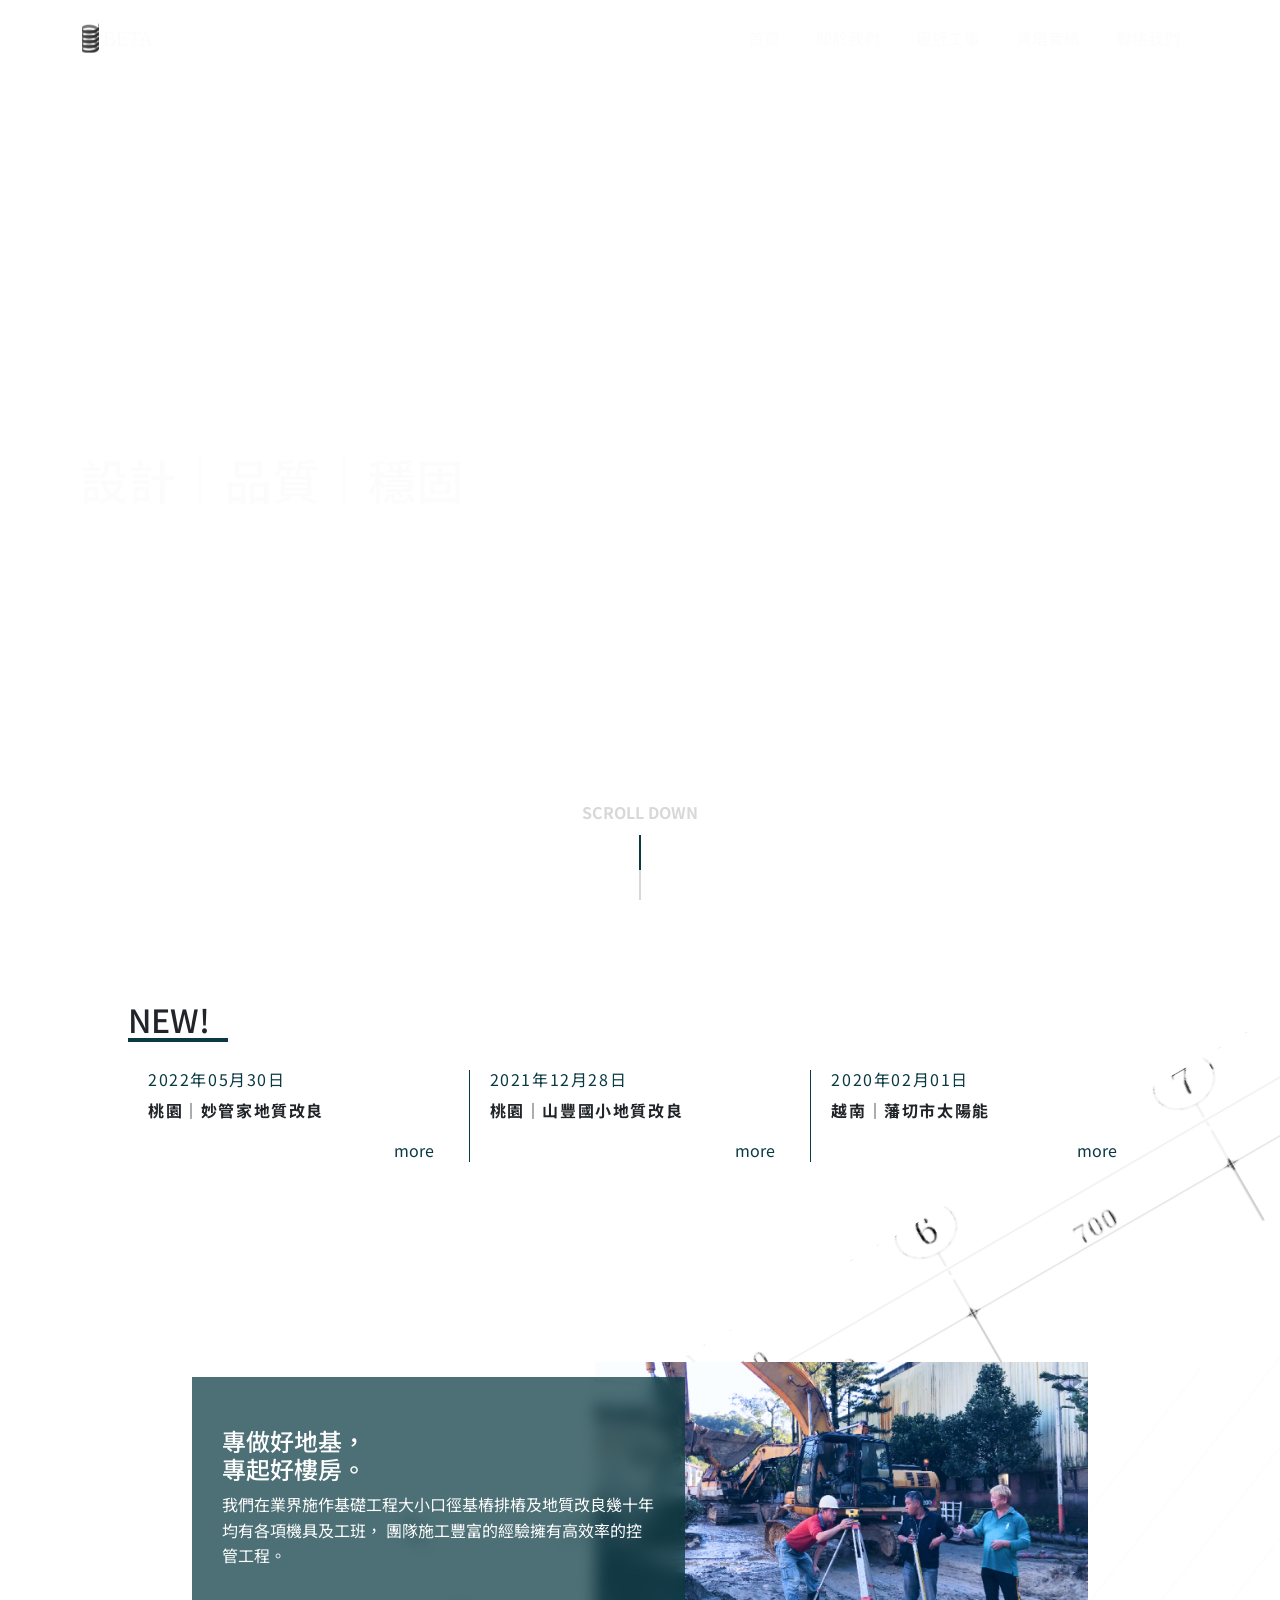
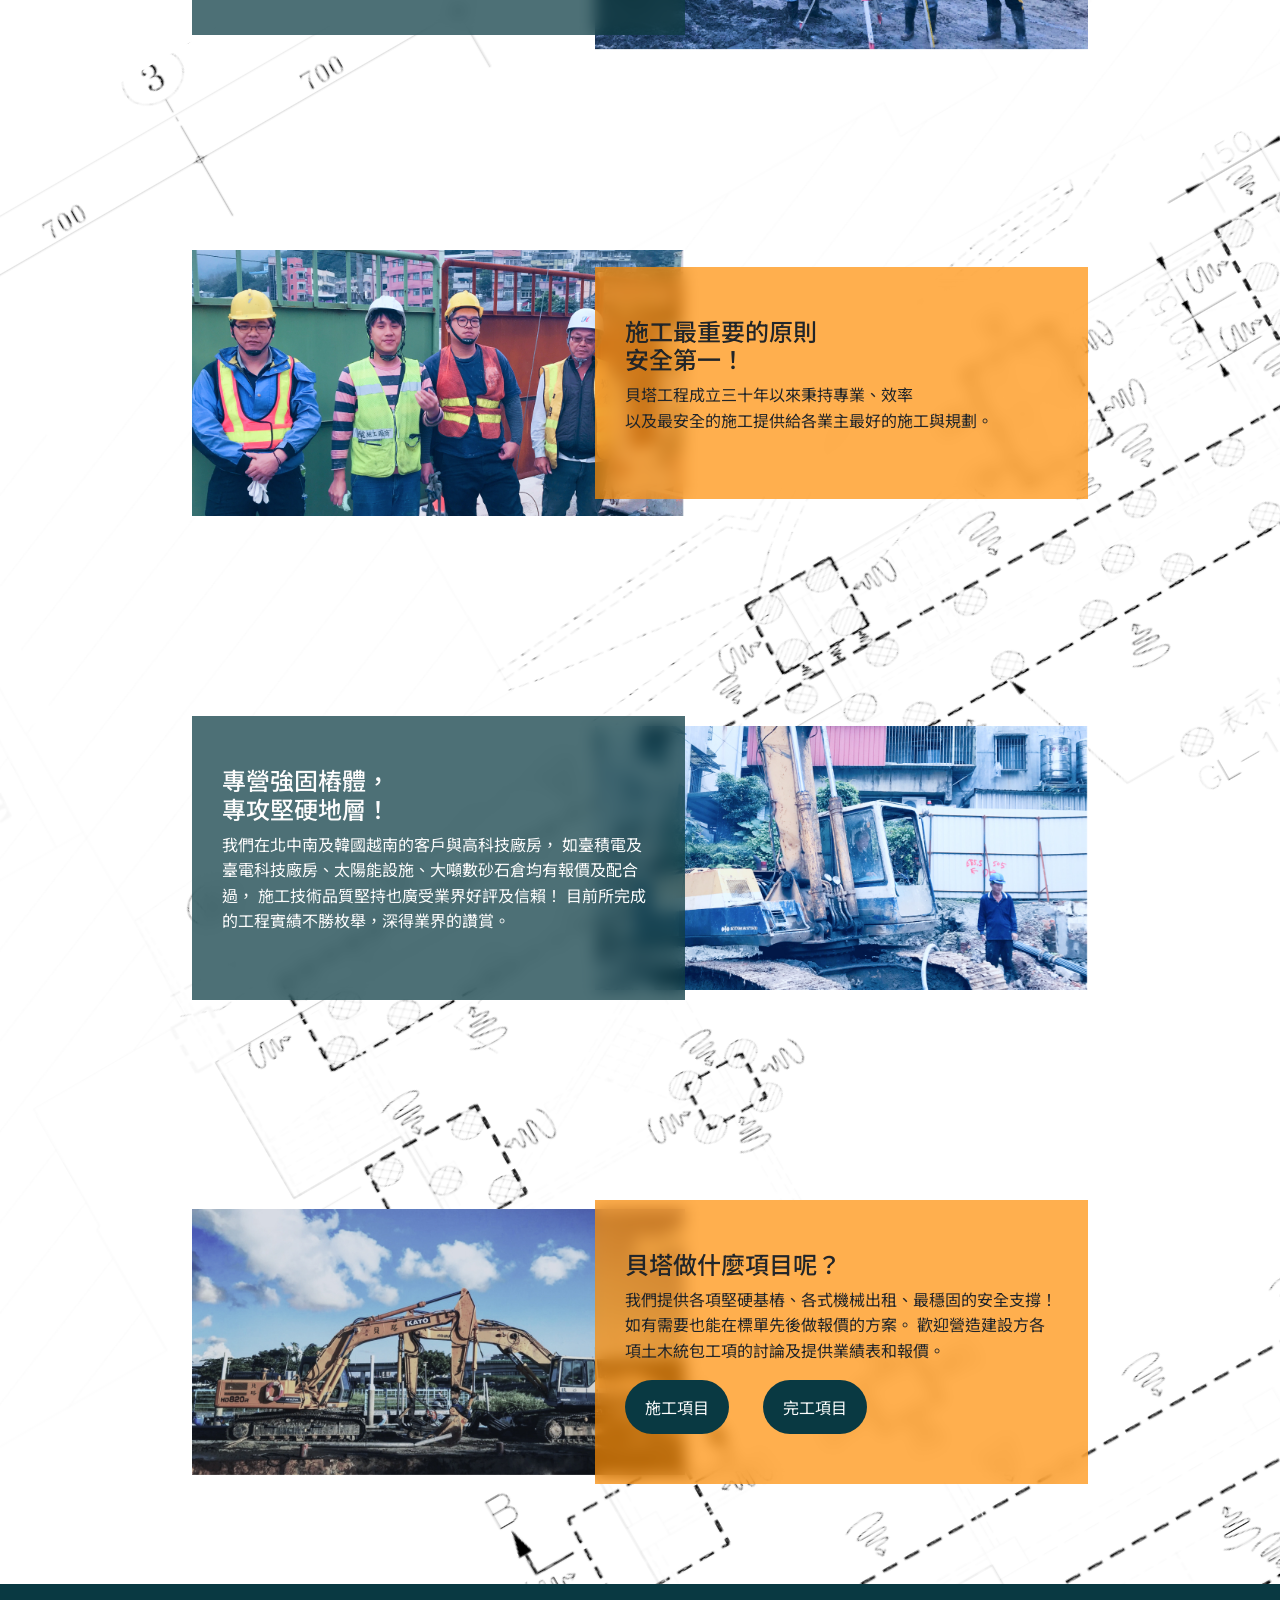
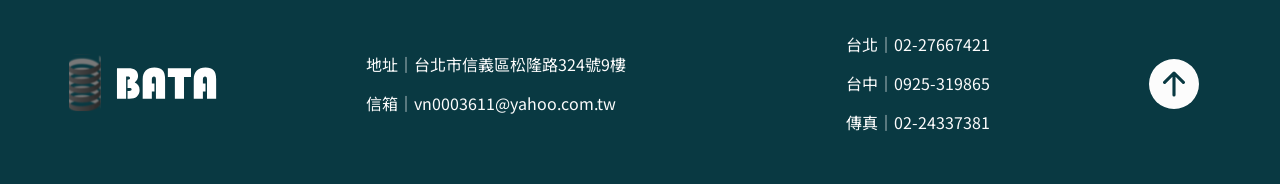
==== commit e96a1a4a: "最終3" ====
--- a/index.html
+++ b/index.html
@@ -20,11 +20,11 @@
 </head>
 
 <body>
-	<!-- <div class="intro">
+	<div class="intro">
 		<h1 class="logo-loading">
 			<span class="logo">BE</span><span class="logo">TA</span>
 		</h1>
-	</div> -->
+	</div>
 	<header>
 		<div class="container">
 			<nav class="navbar navbar-expand-md navbar-light">
@@ -114,52 +114,69 @@
 
 			</div>
 		</article>
-		<article class="about">
-			<div class="about__wrap">
-				<article class="about__img">
-					<img src="./img/about/首頁.JPG"
-							 alt="施工照片">
-				</article>
-				<article class="about__txt">
-					<h1>ABOUT</h1>
+
+		<aside class="box__wrap">
+			<section class="item">
+				<div class="txt"
+						 data-aos="fade-right">
+					<h2>專做好地基，<br>專起好樓房。</h2>
+					<p>我們在業界施作基礎工程大小口徑基樁排樁及地質改良幾十年均有各項機具及工班，
+						團隊施工豐富的經驗擁有高效率的控管工程。</p>
+				</div>
+				<div class="pic"
+						 data-aos="fade-right">
+					<img src="./img/about/1.jpg">
+				</div>
+			</section>
+			<section class="item">
+				<div class="pic"
+						 data-aos="fade-left">
+					<img src="./img/about/3.jpg">
+				</div>
+				<div class="txt"
+						 data-aos="fade-left">
+					<h2>施工最重要的原則<br>
+						安全第一！</h2>
+
+					<p>貝塔工程成立三十年以來秉持專業、效率<br>
+						以及最安全的施工提供給各業主最好的施工與規劃。</p>
+
+				</div>
+
+			</section>
+			<section class="item">
+				<div class="txt"
+						 data-aos="fade-right">
 					<h2>專營強固樁體，<br>專攻堅硬地層！</h2>
-					<p>我們承包國內大小土木基礎工程
-						團隊施工豐富的經驗擁有高效率的控管工程
-						秉持專業、效率、以及最安全的施工
-						提供給各業主最好的施工與規劃
-						對於施工技術品質堅持也廣受業界好評及信賴
+					<p>
+						我們在北中南及韓國越南的客戶與高科技廠房，
+						如臺積電及臺電科技廠房、太陽能設施、大噸數砂石倉均有報價及配合過，
+						施工技術品質堅持也廣受業界好評及信賴！
 						目前所完成的工程實績不勝枚舉，深得業界的讚賞。</p>
-					<a href="stroy.html">more</a>
-			</div>
-		</article>
-		<article class="works">
-			<div class="works__wrap">
-				<h1>OUR WORKS</h1>
-				<ul>
-					<li>
-						<h2>基樁</h2>
-					</li>
-					<li>預壘樁、微型樁、托基樁、鋼板樁、PC樁、</li>
-					<li>水泥砂漿地質改良樁、拖基止水樁、止水樁、</li>
-					<li>150cm-60cm大口徑地質改良樁、大口徑混凝土基樁、</li>
-					<li>高低壓攪拌樁、托基全斷面攪拌樁、高壓噴射止水樁、</li>
-					<li>鋼軌樁引孔、排樁施工、全套管基樁、CCP止水樁、</li>
-					<li>氣動錘基樁、高低壓噴射灌漿、邊坡噴漿</li>
-				</ul>
-				<ul>
-					<li>
-						<h2>出租</h2>
-					</li>
-					<li>套管出租、托基套管出租、各式鑽孔機出租、各式挖土機出租</li>
-				</ul>
-				<ul>
-					<li>
-						<h2>安全結構</h2>
-					</li>
-					<li>水土保持、水源探勘、建築物傾斜扶正、</li>
-					<li>安全支撐、構臺架構、工法設計</li>
-				</ul>
-			</div>
+				</div>
+				<div class="pic"
+						 data-aos="fade-right">
+					<img src="./img/about/4.jpg">
+				</div>
+			</section>
+			<section class="item">
+				<div class="pic"
+						 data-aos="fade-left">
+					<img src="./img/about/2.jpg">
+				</div>
+				<div class="txt"
+						 data-aos="fade-left">
+					<h2>貝塔做什麼項目呢？</h2>
+					<p>我們提供各項堅硬基樁、各式機械出租、最穩固的安全支撐！
+						如有需要也能在標單先後做報價的方案。
+						歡迎營造建設方各項土木統包工項的討論及提供業績表和報價。
+					</p>
+					<button><a href="/stroy.html">施工項目</a></button>
+					<button><a href="/project.html">完工項目</a></button>
+				</div>
+
+			</section>
+		</aside>
 		</article>
 	</main>
 	<footer>
--- a/style/style.css
+++ b/style/style.css
@@ -231,6 +231,118 @@
   background-size: cover;
 }
 
+.box__wrap {
+  overflow: hidden;
+  padding: 200px 0 100px 0;
+  width: 70%;
+  margin: 0 auto;
+}
+@media (max-width: 859px) {
+  .box__wrap {
+    padding: 100px 0;
+    width: 90%;
+  }
+}
+.box__wrap .item {
+  display: flex;
+  align-items: center;
+  margin-bottom: 200px;
+}
+@media (max-width: 420px) {
+  .box__wrap .item {
+    flex-direction: column;
+    margin-bottom: 100px;
+  }
+}
+.box__wrap .item .pic {
+  width: 55%;
+  flex-shrink: 0;
+}
+@media (max-width: 420px) {
+  .box__wrap .item .pic {
+    width: 100%;
+  }
+}
+.box__wrap .item .pic img {
+  width: 100%;
+  vertical-align: middle;
+}
+.box__wrap .item .txt {
+  background-color: #ccc;
+  width: 55%;
+  flex-shrink: 0;
+  padding: 50px 30px;
+  position: relative;
+  z-index: 1;
+  backdrop-filter: saturate(50%) blur(8px);
+}
+@media (max-width: 420px) {
+  .box__wrap .item .txt {
+    width: 100%;
+  }
+}
+.box__wrap .item .txt:nth-child(1) {
+  background-color: rgba(9, 57, 66, 0.7215686275);
+  color: #fcfcfc;
+}
+.box__wrap .item .txt:nth-child(2) {
+  background-color: rgba(255, 140, 0, 0.696);
+}
+.box__wrap .item .txt h2 {
+  font-size: 1.5rem;
+}
+.box__wrap .item .txt p {
+  font-size: 1rem;
+  line-height: 1.6rem;
+}
+.box__wrap .item .txt button {
+  text-align: right;
+  background-color: #093942;
+  border: none;
+  margin-right: 30px;
+  border-radius: 50px;
+  transition: all 0.4s ease-in-out;
+}
+@media (max-width: 859px) {
+  .box__wrap .item .txt button {
+    margin-right: 20px;
+  }
+}
+.box__wrap .item .txt button a {
+  display: inline-block;
+  color: #fcfcfc;
+  padding: 15px 20px;
+  text-decoration: none;
+}
+@media (max-width: 859px) {
+  .box__wrap .item .txt button a {
+    padding: 10px 15px;
+  }
+}
+.box__wrap .item .txt button:hover {
+  background-color: #fcfcfc;
+}
+.box__wrap .item .txt button:hover a {
+  color: #093942;
+}
+@media (max-width: 420px) {
+  .box__wrap .item .txt {
+    padding: 30px 15px;
+  }
+  .box__wrap .item .txt h2 {
+    font-size: 1rem;
+  }
+  .box__wrap .item .txt p {
+    font-size: 0.8rem;
+  }
+}
+.box__wrap .item > :first-child {
+  margin-right: -10%;
+}
+.box__wrap .item:last-child {
+  margin-bottom: 0px;
+}
+
 .info {
   width: 80%;
   display: flex;
